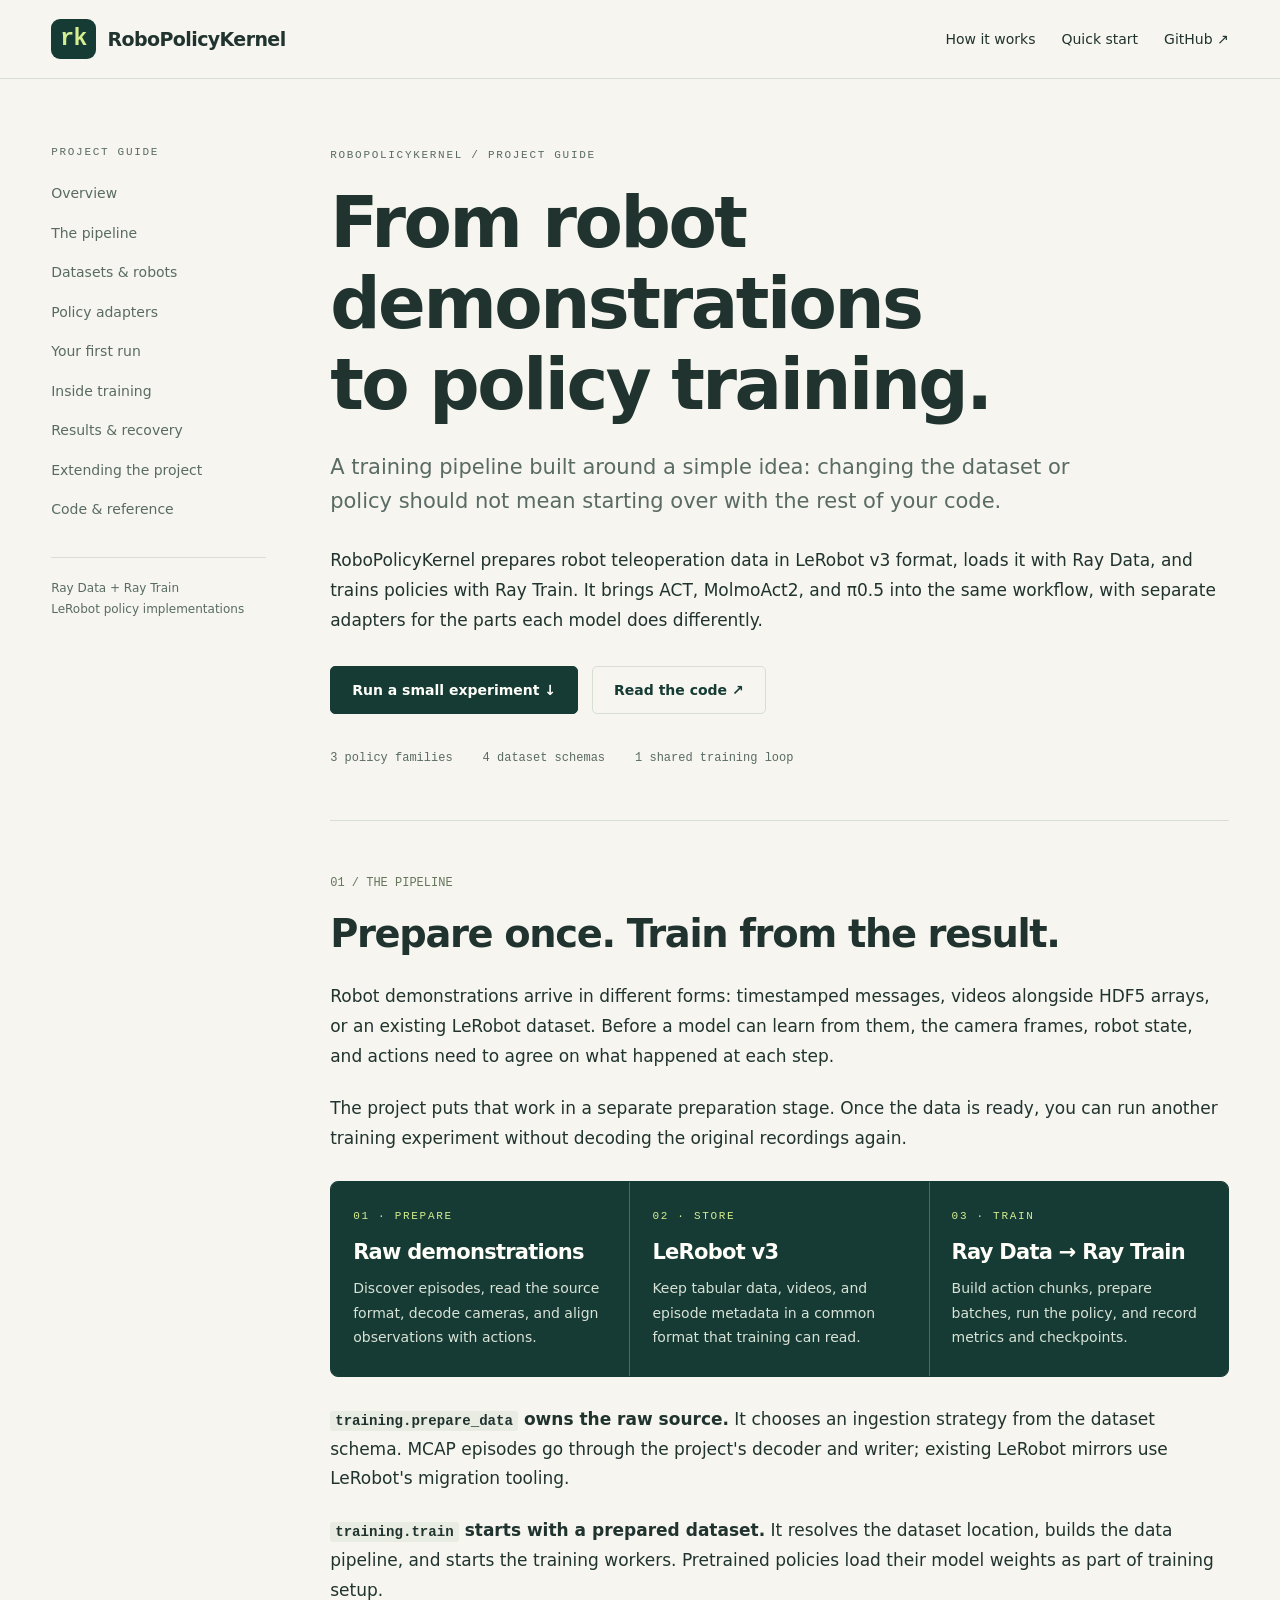
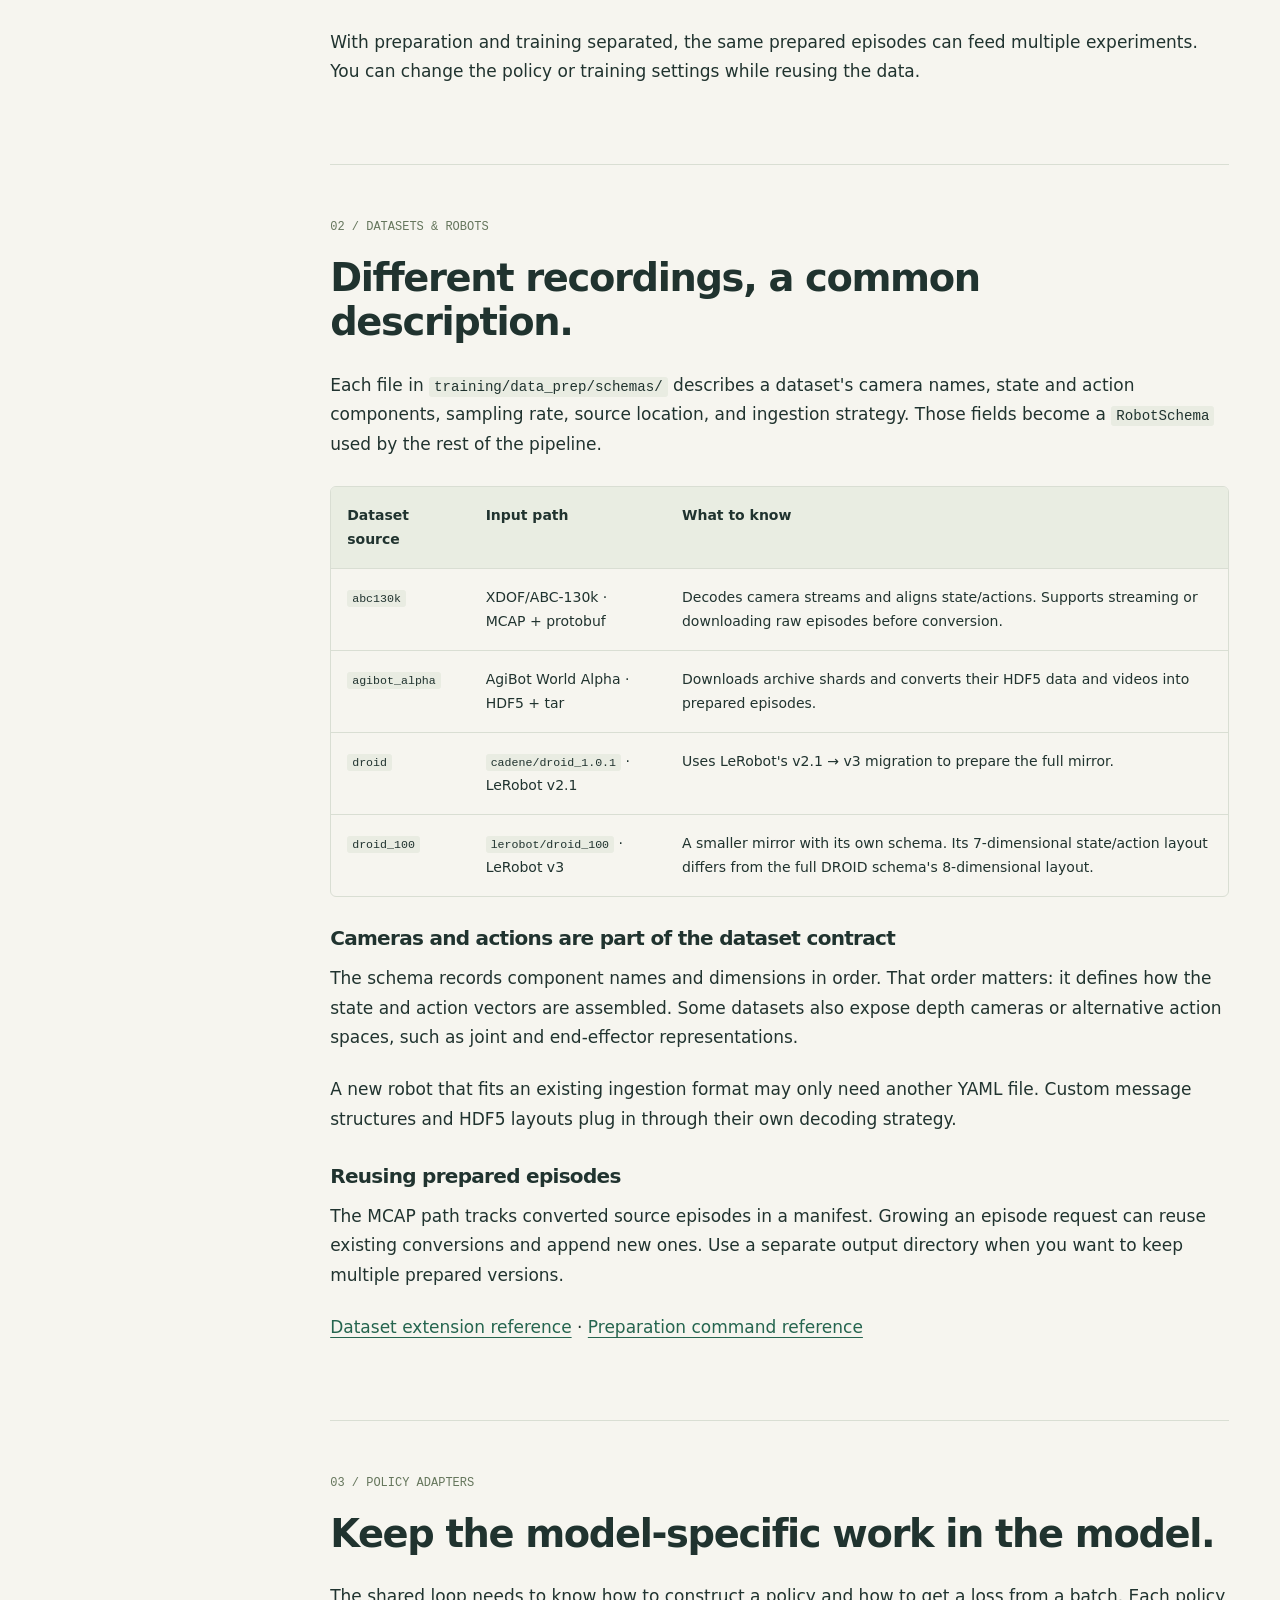
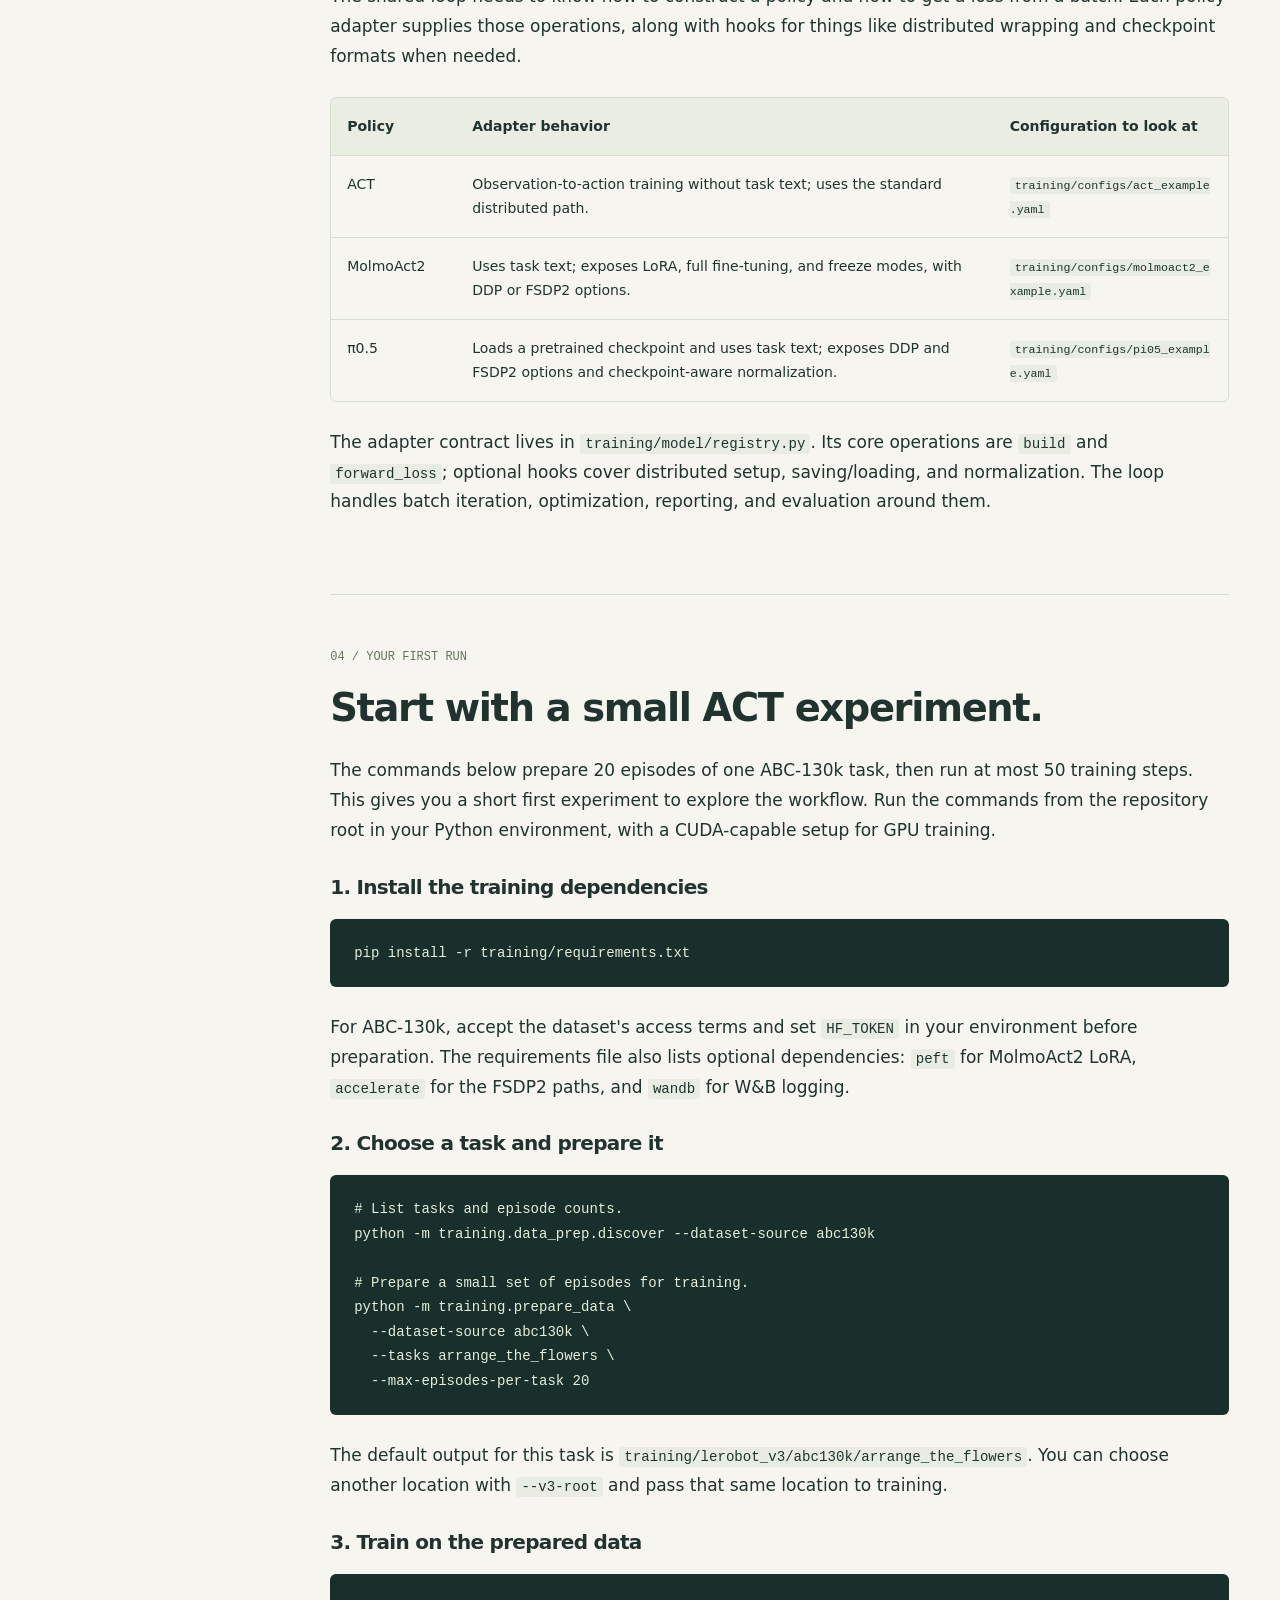
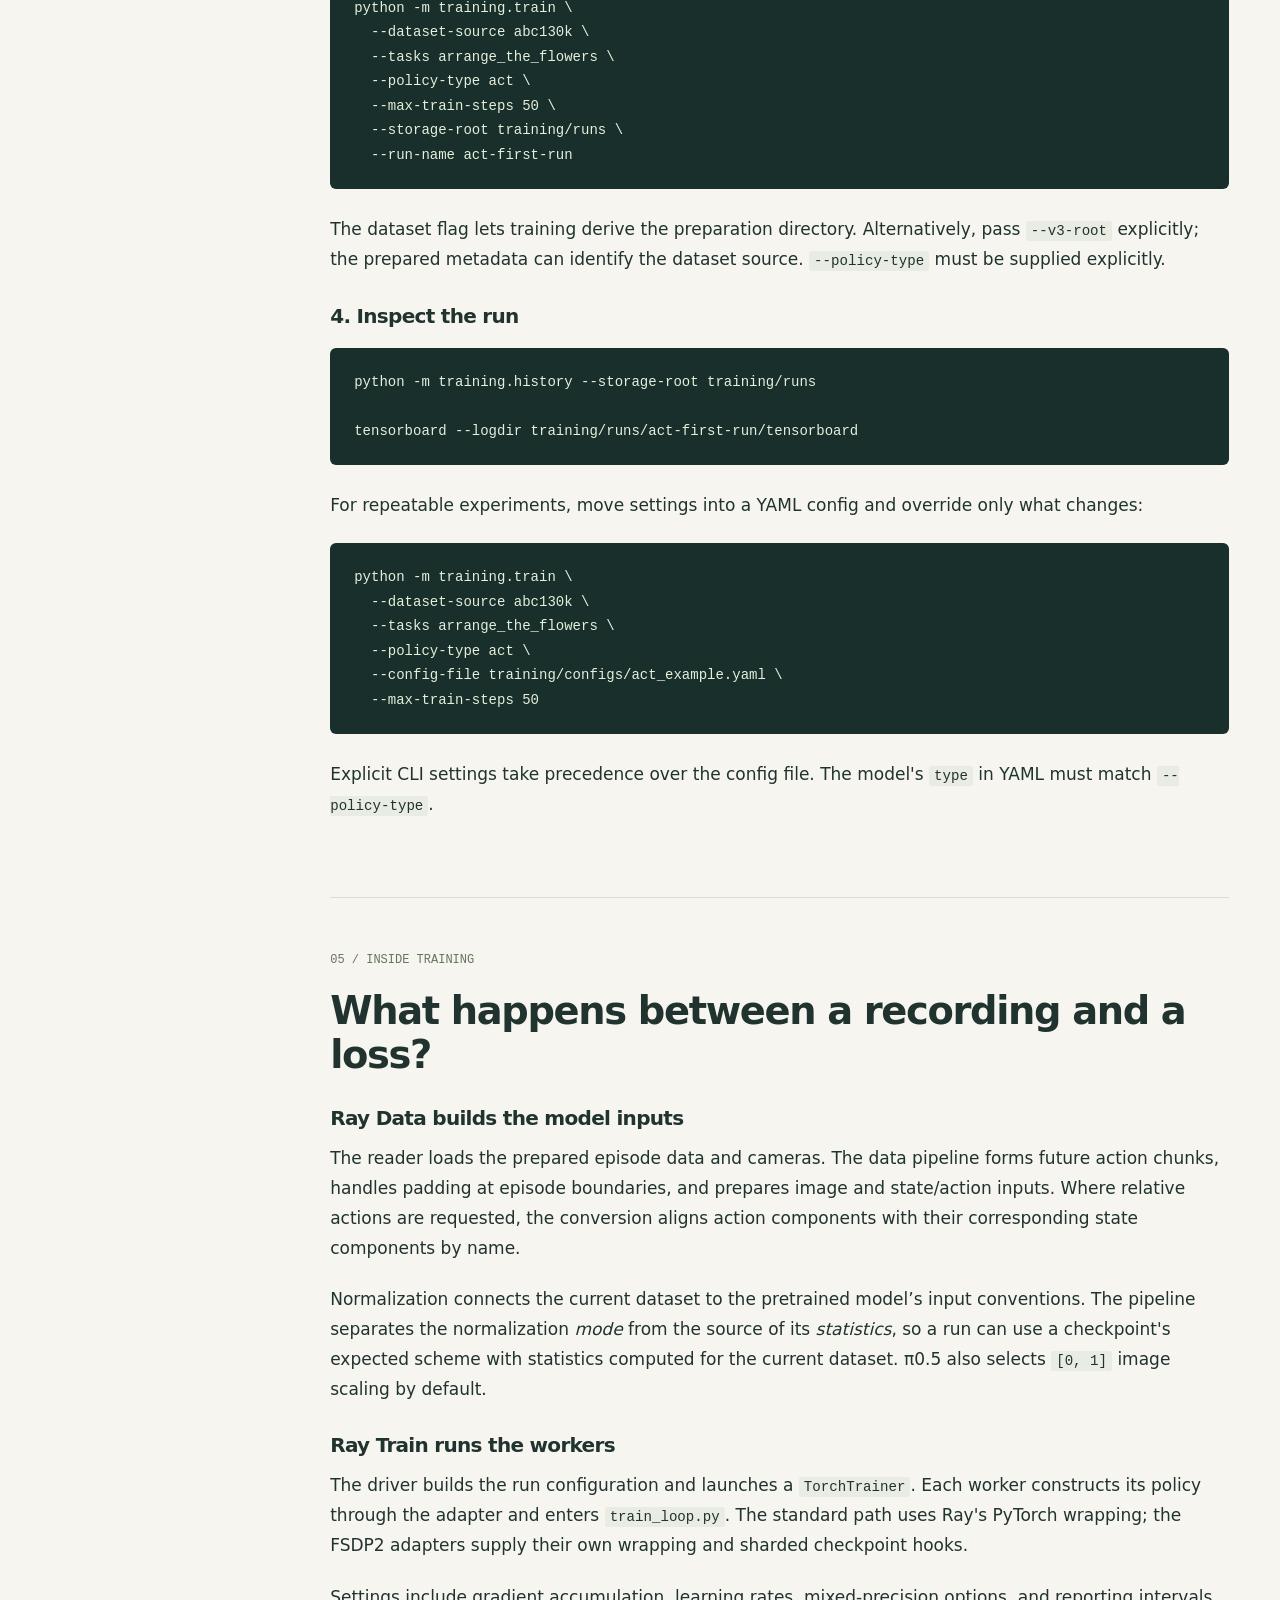
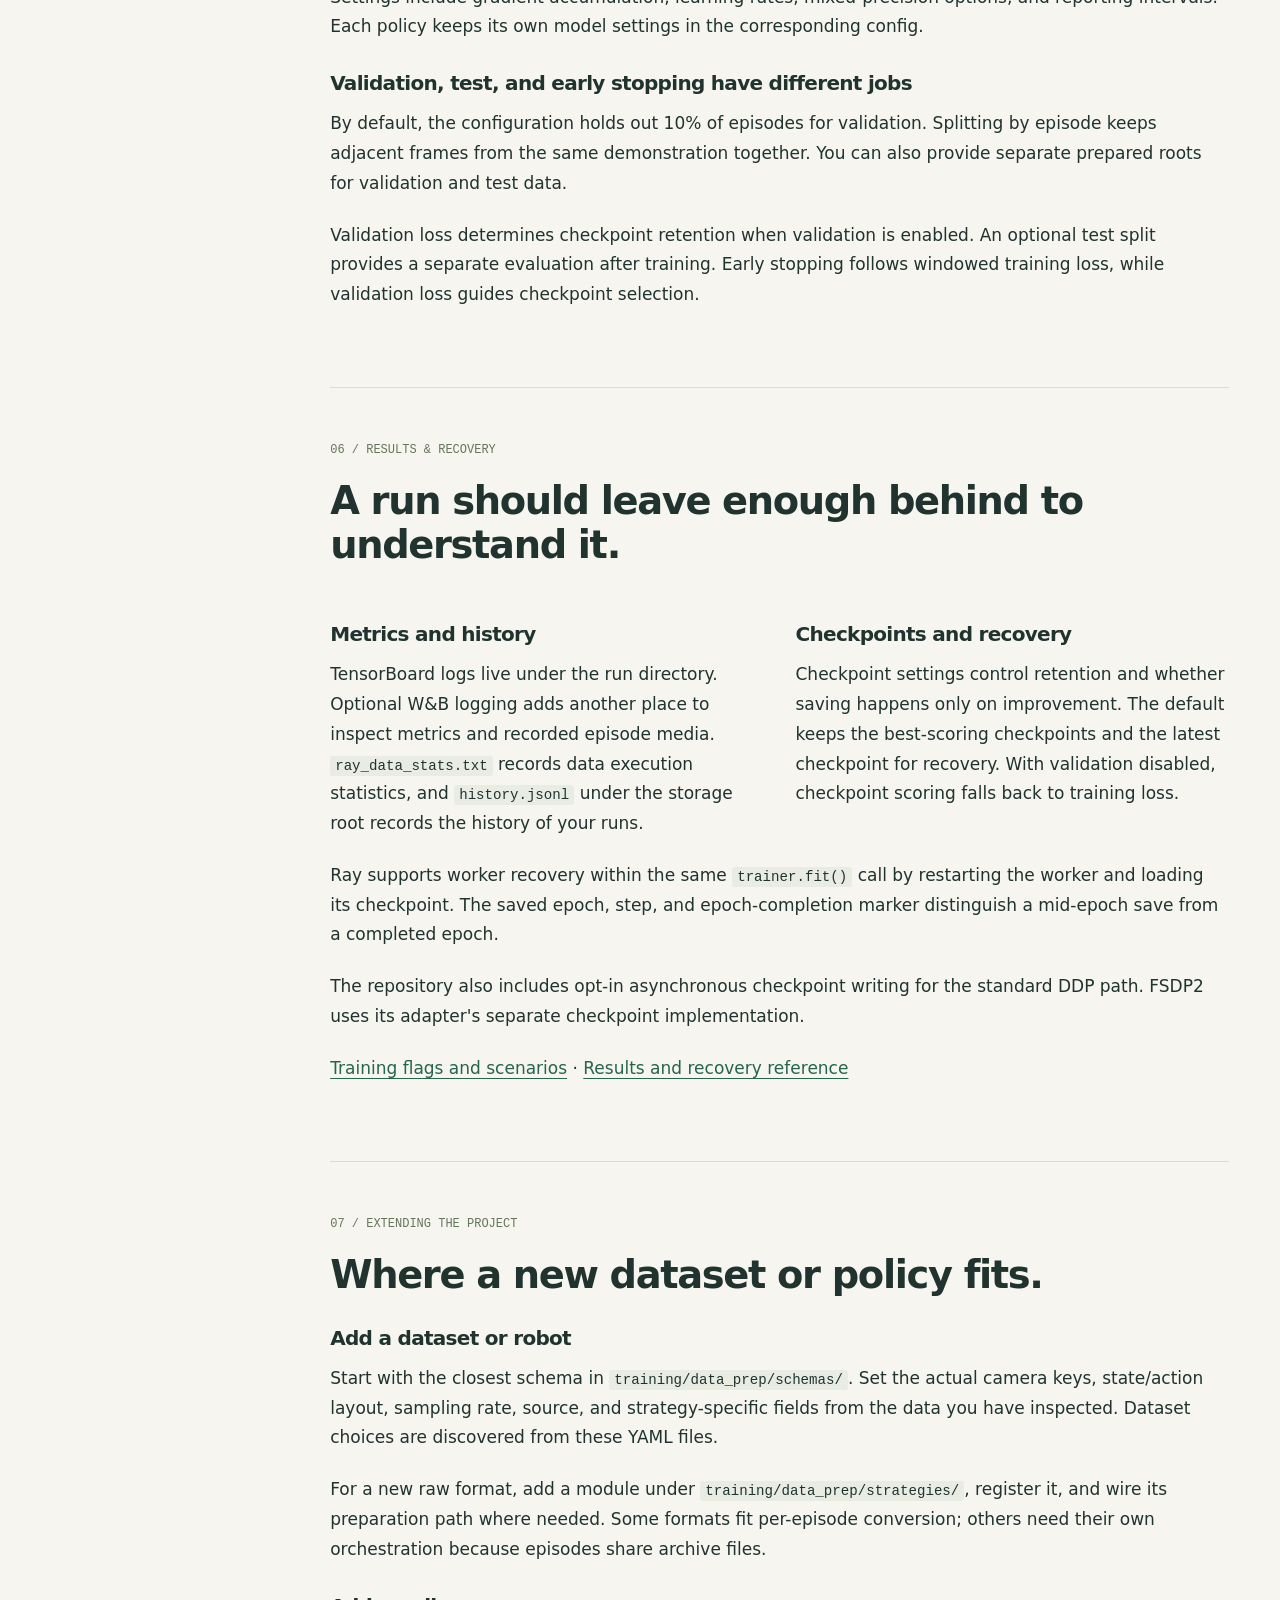
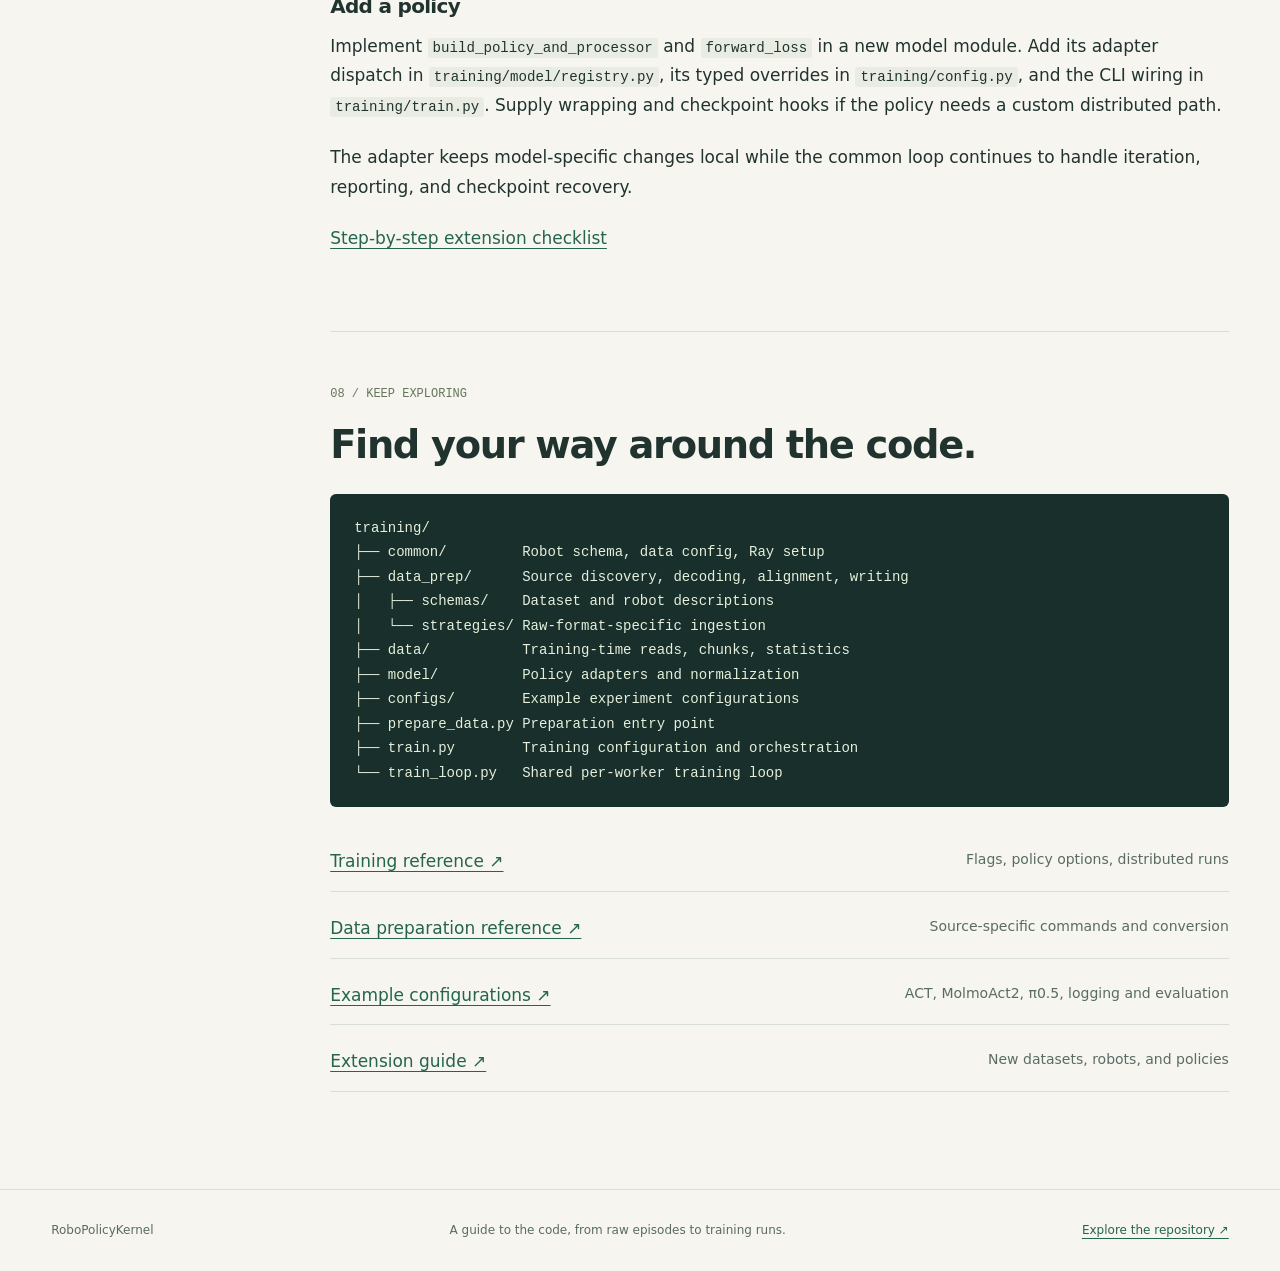
==== site/index.html @ 7b1f0faf "added github pages" ====
<!doctype html>
<html lang="en">
<head>
  <meta charset="utf-8">
  <meta name="viewport" content="width=device-width, initial-scale=1">
  <title>Robot policy training, explained · RoboPolicyKernel</title>
  <meta name="description" content="How RoboPolicyKernel prepares robot demonstrations and trains ACT, MolmoAct2, and π0.5 with Ray Data and Ray Train.">
  <meta name="theme-color" content="#163b35">
  <link rel="icon" type="image/svg+xml" href="assets/favicon.svg">
  <link rel="stylesheet" href="assets/site.css">
</head>
<body>
  <a class="skip" href="#content">Skip to content</a>
  <header class="site-header">
    <a class="brand" href="./"><span class="brand-mark" aria-hidden="true">rk</span> RoboPolicyKernel</a>
    <nav aria-label="Main navigation">
      <a href="#workflow">How it works</a>
      <a href="#quickstart">Quick start</a>
      <a href="https://github.com/ratharva/RoboPolicyKernel">GitHub ↗</a>
    </nav>
  </header>
  <div class="page-shell">
    <aside class="sidebar">
      <p class="eyebrow">Project guide</p>
      <nav aria-label="On this site">
        <a href="#overview">Overview</a>
        <a href="#workflow">The pipeline</a>
        <a href="#datasets">Datasets & robots</a>
        <a href="#policies">Policy adapters</a>
        <a href="#quickstart">Your first run</a>
        <a href="#training">Inside training</a>
        <a href="#results">Results & recovery</a>
        <a href="#extending">Extending the project</a>
        <a href="#reference">Code & reference</a>
      </nav>
      <div class="sidebar-note">Ray Data + Ray Train<br>LeRobot policy implementations</div>
    </aside>
    <main id="content" tabindex="-1"><div class="hero" id="overview">
<p class="eyebrow">RoboPolicyKernel / Project guide</p>
<h1>From robot demonstrations<br>to policy training.</h1>
<p class="lede">A training pipeline built around a simple idea: changing the dataset or policy should not mean starting over with the rest of your code.</p>
<p>RoboPolicyKernel prepares robot teleoperation data in LeRobot v3 format, loads it with Ray Data, and trains policies with Ray Train. It brings ACT, MolmoAct2, and π0.5 into the same workflow, with separate adapters for the parts each model does differently.</p>
<div class="hero-actions">
<a class="button" href="#quickstart">Run a small experiment ↓</a>
<a class="button secondary" href="https://github.com/ratharva/RoboPolicyKernel">Read the code ↗</a>
</div>
<div class="facts"><span>3 policy families</span><span>4 dataset schemas</span><span>1 shared training loop</span></div>
</div>
<section class="section" id="workflow">
<p><span class="section-number">01 / THE PIPELINE</span></p>
<h2>Prepare once. Train from the result.</h2>
<p>Robot demonstrations arrive in different forms: timestamped messages, videos alongside HDF5 arrays, or an existing LeRobot dataset. Before a model can learn from them, the camera frames, robot state, and actions need to agree on what happened at each step.</p>
<p>The project puts that work in a separate preparation stage. Once the data is ready, you can run another training experiment without decoding the original recordings again.</p>
<div aria-label="Pipeline: raw demonstrations, prepared LeRobot v3 data, policy training" class="pipeline">
<div class="pipeline-step">
<p class="eyebrow">01 · Prepare</p>
<h3>Raw demonstrations</h3>
<p>Discover episodes, read the source format, decode cameras, and align observations with actions.</p>
</div>
<div class="pipeline-step">
<p class="eyebrow">02 · Store</p>
<h3>LeRobot v3</h3>
<p>Keep tabular data, videos, and episode metadata in a common format that training can read.</p>
</div>
<div class="pipeline-step">
<p class="eyebrow">03 · Train</p>
<h3>Ray Data → Ray Train</h3>
<p>Build action chunks, prepare batches, run the policy, and record metrics and checkpoints.</p>
</div>
</div>
<p><strong><code>training.prepare_data</code> owns the raw source.</strong> It chooses an ingestion strategy from the dataset schema. MCAP episodes go through the project's decoder and writer; existing LeRobot mirrors use LeRobot's migration tooling.</p>
<p><strong><code>training.train</code> starts with a prepared dataset.</strong> It resolves the dataset location, builds the data pipeline, and starts the training workers. Pretrained policies load their model weights as part of training setup.</p>
<p>With preparation and training separated, the same prepared episodes can feed multiple experiments. You can change the policy or training settings while reusing the data.</p>
</section>
<section class="section" id="datasets">
<p><span class="section-number">02 / DATASETS &amp; ROBOTS</span></p>
<h2>Different recordings, a common description.</h2>
<p>Each file in <code>training/data_prep/schemas/</code> describes a dataset's camera names, state and action components, sampling rate, source location, and ingestion strategy. Those fields become a <code>RobotSchema</code> used by the rest of the pipeline.</p>
<div class="table-wrap">
<table>
<thead>
<tr>
<th>Dataset source</th>
<th>Input path</th>
<th>What to know</th>
</tr>
</thead>
<tbody>
<tr>
<td><code>abc130k</code></td>
<td>XDOF/ABC-130k · MCAP + protobuf</td>
<td>Decodes camera streams and aligns state/actions. Supports streaming or downloading raw episodes before conversion.</td>
</tr>
<tr>
<td><code>agibot_alpha</code></td>
<td>AgiBot World Alpha · HDF5 + tar</td>
<td>Downloads archive shards and converts their HDF5 data and videos into prepared episodes.</td>
</tr>
<tr>
<td><code>droid</code></td>
<td><code>cadene/droid_1.0.1</code> · LeRobot v2.1</td>
<td>Uses LeRobot's v2.1 → v3 migration to prepare the full mirror.</td>
</tr>
<tr>
<td><code>droid_100</code></td>
<td><code>lerobot/droid_100</code> · LeRobot v3</td>
<td>A smaller mirror with its own schema. Its 7-dimensional state/action layout differs from the full DROID schema's 8-dimensional layout.</td>
</tr>
</tbody>
</table>
</div>
<h3>Cameras and actions are part of the dataset contract</h3>
<p>The schema records component names and dimensions in order. That order matters: it defines how the state and action vectors are assembled. Some datasets also expose depth cameras or alternative action spaces, such as joint and end-effector representations.</p>
<p>A new robot that fits an existing ingestion format may only need another YAML file. Custom message structures and HDF5 layouts plug in through their own decoding strategy.</p>
<h3>Reusing prepared episodes</h3>
<p>The MCAP path tracks converted source episodes in a manifest. Growing an episode request can reuse existing conversions and append new ones. Use a separate output directory when you want to keep multiple prepared versions.</p>
<p><a href="https://github.com/ratharva/RoboPolicyKernel/blob/main/docs/customizing-datasets.md">Dataset extension reference</a> · <a href="https://github.com/ratharva/RoboPolicyKernel/blob/main/training/data_prep/README.md">Preparation command reference</a></p>
</section>
<section class="section" id="policies">
<p><span class="section-number">03 / POLICY ADAPTERS</span></p>
<h2>Keep the model-specific work in the model.</h2>
<p>The shared loop needs to know how to construct a policy and how to get a loss from a batch. Each policy adapter supplies those operations, along with hooks for things like distributed wrapping and checkpoint formats when needed.</p>
<div class="table-wrap">
<table>
<thead>
<tr>
<th>Policy</th>
<th>Adapter behavior</th>
<th>Configuration to look at</th>
</tr>
</thead>
<tbody>
<tr>
<td>ACT</td>
<td>Observation-to-action training without task text; uses the standard distributed path.</td>
<td><code>training/configs/act_example.yaml</code></td>
</tr>
<tr>
<td>MolmoAct2</td>
<td>Uses task text; exposes LoRA, full fine-tuning, and freeze modes, with DDP or FSDP2 options.</td>
<td><code>training/configs/molmoact2_example.yaml</code></td>
</tr>
<tr>
<td>π0.5</td>
<td>Loads a pretrained checkpoint and uses task text; exposes DDP and FSDP2 options and checkpoint-aware normalization.</td>
<td><code>training/configs/pi05_example.yaml</code></td>
</tr>
</tbody>
</table>
</div>
<p>The adapter contract lives in <code>training/model/registry.py</code>. Its core operations are <code>build</code> and <code>forward_loss</code>; optional hooks cover distributed setup, saving/loading, and normalization. The loop handles batch iteration, optimization, reporting, and evaluation around them.</p>
</section>
<section class="section" id="quickstart">
<p><span class="section-number">04 / YOUR FIRST RUN</span></p>
<h2>Start with a small ACT experiment.</h2>
<p>The commands below prepare 20 episodes of one ABC-130k task, then run at most 50 training steps. This gives you a short first experiment to explore the workflow. Run the commands from the repository root in your Python environment, with a CUDA-capable setup for GPU training.</p>
<h3>1. Install the training dependencies</h3>
<pre><code class="language-bash">pip install -r training/requirements.txt
</code></pre>
<p>For ABC-130k, accept the dataset's access terms and set <code>HF_TOKEN</code> in your environment before preparation. The requirements file also lists optional dependencies: <code>peft</code> for MolmoAct2 LoRA, <code>accelerate</code> for the FSDP2 paths, and <code>wandb</code> for W&amp;B logging.</p>
<h3>2. Choose a task and prepare it</h3>
<pre><code class="language-bash"># List tasks and episode counts.
python -m training.data_prep.discover --dataset-source abc130k

# Prepare a small set of episodes for training.
python -m training.prepare_data \
  --dataset-source abc130k \
  --tasks arrange_the_flowers \
  --max-episodes-per-task 20
</code></pre>
<p>The default output for this task is <code>training/lerobot_v3/abc130k/arrange_the_flowers</code>. You can choose another location with <code>--v3-root</code> and pass that same location to training.</p>
<h3>3. Train on the prepared data</h3>
<pre><code class="language-bash">python -m training.train \
  --dataset-source abc130k \
  --tasks arrange_the_flowers \
  --policy-type act \
  --max-train-steps 50 \
  --storage-root training/runs \
  --run-name act-first-run
</code></pre>
<p>The dataset flag lets training derive the preparation directory. Alternatively, pass <code>--v3-root</code> explicitly; the prepared metadata can identify the dataset source. <code>--policy-type</code> must be supplied explicitly.</p>
<h3>4. Inspect the run</h3>
<pre><code class="language-bash">python -m training.history --storage-root training/runs

tensorboard --logdir training/runs/act-first-run/tensorboard
</code></pre>
<p>For repeatable experiments, move settings into a YAML config and override only what changes:</p>
<pre><code class="language-bash">python -m training.train \
  --dataset-source abc130k \
  --tasks arrange_the_flowers \
  --policy-type act \
  --config-file training/configs/act_example.yaml \
  --max-train-steps 50
</code></pre>
<p>Explicit CLI settings take precedence over the config file. The model's <code>type</code> in YAML must match <code>--policy-type</code>.</p>
</section>
<section class="section" id="training">
<p><span class="section-number">05 / INSIDE TRAINING</span></p>
<h2>What happens between a recording and a loss?</h2>
<h3>Ray Data builds the model inputs</h3>
<p>The reader loads the prepared episode data and cameras. The data pipeline forms future action chunks, handles padding at episode boundaries, and prepares image and state/action inputs. Where relative actions are requested, the conversion aligns action components with their corresponding state components by name.</p>
<p>Normalization connects the current dataset to the pretrained model’s input conventions. The pipeline separates the normalization <em>mode</em> from the source of its <em>statistics</em>, so a run can use a checkpoint's expected scheme with statistics computed for the current dataset. π0.5 also selects <code>[0, 1]</code> image scaling by default.</p>
<h3>Ray Train runs the workers</h3>
<p>The driver builds the run configuration and launches a <code>TorchTrainer</code>. Each worker constructs its policy through the adapter and enters <code>train_loop.py</code>. The standard path uses Ray's PyTorch wrapping; the FSDP2 adapters supply their own wrapping and sharded checkpoint hooks.</p>
<p>Settings include gradient accumulation, learning rates, mixed-precision options, and reporting intervals. Each policy keeps its own model settings in the corresponding config.</p>
<h3>Validation, test, and early stopping have different jobs</h3>
<p>By default, the configuration holds out 10% of episodes for validation. Splitting by episode keeps adjacent frames from the same demonstration together. You can also provide separate prepared roots for validation and test data.</p>
<p>Validation loss determines checkpoint retention when validation is enabled. An optional test split provides a separate evaluation after training. Early stopping follows windowed training loss, while validation loss guides checkpoint selection.</p>
</section>
<section class="section" id="results">
<p><span class="section-number">06 / RESULTS &amp; RECOVERY</span></p>
<h2>A run should leave enough behind to understand it.</h2>
<div class="two-col">
<div>
<h3>Metrics and history</h3>
<p>TensorBoard logs live under the run directory. Optional W&amp;B logging adds another place to inspect metrics and recorded episode media. <code>ray_data_stats.txt</code> records data execution statistics, and <code>history.jsonl</code> under the storage root records the history of your runs.</p>
</div>
<div>
<h3>Checkpoints and recovery</h3>
<p>Checkpoint settings control retention and whether saving happens only on improvement. The default keeps the best-scoring checkpoints and the latest checkpoint for recovery. With validation disabled, checkpoint scoring falls back to training loss.</p>
</div>
</div>
<p>Ray supports worker recovery within the same <code>trainer.fit()</code> call by restarting the worker and loading its checkpoint. The saved epoch, step, and epoch-completion marker distinguish a mid-epoch save from a completed epoch.</p>
<p>The repository also includes opt-in asynchronous checkpoint writing for the standard DDP path. FSDP2 uses its adapter's separate checkpoint implementation.</p>
<p><a href="https://github.com/ratharva/RoboPolicyKernel/blob/main/training/README.md">Training flags and scenarios</a> · <a href="https://github.com/ratharva/RoboPolicyKernel/blob/main/docs/05-view-results.md">Results and recovery reference</a></p>
</section>
<section class="section" id="extending">
<p><span class="section-number">07 / EXTENDING THE PROJECT</span></p>
<h2>Where a new dataset or policy fits.</h2>
<h3>Add a dataset or robot</h3>
<p>Start with the closest schema in <code>training/data_prep/schemas/</code>. Set the actual camera keys, state/action layout, sampling rate, source, and strategy-specific fields from the data you have inspected. Dataset choices are discovered from these YAML files.</p>
<p>For a new raw format, add a module under <code>training/data_prep/strategies/</code>, register it, and wire its preparation path where needed. Some formats fit per-episode conversion; others need their own orchestration because episodes share archive files.</p>
<h3>Add a policy</h3>
<p>Implement <code>build_policy_and_processor</code> and <code>forward_loss</code> in a new model module. Add its adapter dispatch in <code>training/model/registry.py</code>, its typed overrides in <code>training/config.py</code>, and the CLI wiring in <code>training/train.py</code>. Supply wrapping and checkpoint hooks if the policy needs a custom distributed path.</p>
<p>The adapter keeps model-specific changes local while the common loop continues to handle iteration, reporting, and checkpoint recovery.</p>
<p><a href="https://github.com/ratharva/RoboPolicyKernel/blob/main/docs/extending.md">Step-by-step extension checklist</a></p>
</section>
<section class="section" id="reference">
<p><span class="section-number">08 / KEEP EXPLORING</span></p>
<h2>Find your way around the code.</h2>
<pre><code class="language-text">training/
├── common/         Robot schema, data config, Ray setup
├── data_prep/      Source discovery, decoding, alignment, writing
│   ├── schemas/    Dataset and robot descriptions
│   └── strategies/ Raw-format-specific ingestion
├── data/           Training-time reads, chunks, statistics
├── model/          Policy adapters and normalization
├── configs/        Example experiment configurations
├── prepare_data.py Preparation entry point
├── train.py        Training configuration and orchestration
└── train_loop.py   Shared per-worker training loop
</code></pre>
<ul class="reference-list">
<li><a href="https://github.com/ratharva/RoboPolicyKernel/blob/main/training/README.md">Training reference ↗</a><span>Flags, policy options, distributed runs</span></li>
<li><a href="https://github.com/ratharva/RoboPolicyKernel/blob/main/training/data_prep/README.md">Data preparation reference ↗</a><span>Source-specific commands and conversion</span></li>
<li><a href="https://github.com/ratharva/RoboPolicyKernel/tree/main/training/configs">Example configurations ↗</a><span>ACT, MolmoAct2, π0.5, logging and evaluation</span></li>
<li><a href="https://github.com/ratharva/RoboPolicyKernel/blob/main/docs/extending.md">Extension guide ↗</a><span>New datasets, robots, and policies</span></li>
</ul>
</section></main>
  </div>
  <footer class="site-footer"><span>RoboPolicyKernel</span><span>A guide to the code, from raw episodes to training runs.</span><a href="https://github.com/ratharva/RoboPolicyKernel">Explore the repository ↗</a></footer>
</body>
</html>
---- site/assets/site.css ----
:root{--paper:#f6f5ef;--ink:#20332f;--muted:#596b64;--green:#163b35;--line:#d9ded3;--accent:#d5ec91;--white:#fffef9;--mono:ui-monospace,SFMono-Regular,Consolas,monospace}
*{box-sizing:border-box}html{scroll-behavior:smooth;scroll-padding-top:110px}body{margin:0;background:var(--paper);color:var(--ink);font:17px/1.75 system-ui,-apple-system,BlinkMacSystemFont,"Segoe UI",sans-serif}a{color:#25654f;text-underline-offset:4px}a:hover{color:#102e26}a:focus-visible{outline:3px solid #778a36;outline-offset:5px}p{margin:0 0 1.3em}h1,h2,h3{line-height:1.15;letter-spacing:-.035em}h1{font-size:clamp(2.7rem,5.5vw,4.7rem);max-width:850px;margin:18px 0 24px;font-weight:650}h2{font-size:clamp(1.9rem,3vw,2.55rem);margin:0 0 26px;font-weight:600}h3{font-size:1.25rem;margin:30px 0 14px}strong{font-weight:650}.site-header{position:sticky;top:0;z-index:10;display:flex;align-items:center;justify-content:space-between;gap:24px;padding:19px 4vw;border-bottom:1px solid var(--line);background:var(--paper)}.brand{display:flex;align-items:center;gap:12px;color:var(--ink);font-size:19px;font-weight:650;text-decoration:none;letter-spacing:-.6px}.brand-mark{background:var(--green);color:var(--accent);border-radius:9px;padding:0 9px;font-family:var(--mono);font-size:23px}.site-header nav{display:flex;gap:26px;font-size:14px}.site-header nav a{text-decoration:none;color:var(--ink)}.page-shell{display:grid;grid-template-columns:215px minmax(0,960px);gap:64px;max-width:1380px;margin:auto;padding:0 4vw}.sidebar{position:sticky;top:112px;align-self:start;padding-top:32px;font-size:14px}.eyebrow{font:11px/1.6 var(--mono);text-transform:uppercase;letter-spacing:1.7px;color:var(--muted)}.sidebar nav{display:grid;gap:5px}.sidebar nav a{padding:5px 0;text-decoration:none;color:var(--muted)}.sidebar nav a:hover{color:var(--green);text-decoration:underline}.sidebar-note{margin-top:30px;border-top:1px solid var(--line);padding-top:20px;font-size:12px;color:var(--muted)}main{min-width:0}.hero{padding:68px 0 52px}.hero .lede{font-size:21px;line-height:1.65;max-width:760px;color:var(--muted)}.hero-actions{display:flex;flex-wrap:wrap;gap:14px;margin-top:30px}.button{display:inline-block;background:var(--green);color:var(--white);padding:11px 21px;border:1px solid var(--green);border-radius:5px;text-decoration:none;font-size:14px;font-weight:600}.button:hover{background:#245349;color:white}.button.secondary{background:transparent;color:var(--green);border-color:var(--line)}.facts{display:flex;flex-wrap:wrap;gap:12px 30px;margin-top:35px;color:var(--muted);font:12px/1.6 var(--mono)}.section{padding:55px 0;border-top:1px solid var(--line)}.section-number{font:12px var(--mono);color:#65765c;display:block;margin-bottom:18px}.pipeline{display:grid;grid-template-columns:repeat(3,1fr);gap:1px;border:1px solid var(--green);border-radius:8px;overflow:hidden;background:#52685e;margin:28px 0}.pipeline-step{padding:26px 22px;background:var(--green);color:var(--white)}.pipeline-step .eyebrow{color:var(--accent)}.pipeline-step h3{margin:12px 0;font-size:21px}.pipeline-step p:last-child{font-size:14px;color:#d8e2d6;margin:0}.two-col{display:grid;grid-template-columns:1fr 1fr;gap:32px}.table-wrap{overflow:auto;margin:26px 0;border:1px solid var(--line);border-radius:6px}table{border-collapse:collapse;width:100%;font-size:14px;text-align:left}th{background:#e9ede2;font-weight:600}td,th{padding:16px;vertical-align:top;border-bottom:1px solid var(--line)}tr:last-child td{border-bottom:0}td:first-child{min-width:125px}code{font-family:var(--mono);font-size:.83em;overflow-wrap:anywhere;background:#e9ece2;border-radius:3px;padding:2px 5px}pre{padding:22px 24px;background:#182f2b;color:#e6efdb;overflow-x:auto;border-radius:6px;line-height:1.75;font-size:14px;margin:20px 0 26px}pre code{background:none;padding:0;font-size:inherit;overflow-wrap:normal;white-space:pre}.highlight{background:none}.highlight .c,.highlight .c1{color:#b7c9ad}.highlight .s,.highlight .s1,.highlight .s2{color:#d5ec91}.callout{border-left:3px solid #7c9850;background:#eaf0df;padding:20px 24px;margin:25px 0;font-size:15px}.file-map{font-size:13px}.reference-list{list-style:none;padding:0}.reference-list li{display:flex;justify-content:space-between;gap:24px;border-bottom:1px solid var(--line);padding:14px 0}.reference-list span{color:var(--muted);font-size:14px}.site-footer{max-width:1380px;margin:25px auto 0;padding:30px 4vw;border-top:1px solid var(--line);display:flex;justify-content:space-between;gap:20px;font-size:12px;color:var(--muted)}.skip{position:fixed;top:-100px;left:16px;background:white;padding:10px;z-index:30}.skip:focus{top:10px}.legacy-post{padding:60px 0}.legacy-post h1{font-size:3rem}li{margin-bottom:8px}
@media(min-width:1500px){.page-shell{gap:90px}}@media(max-width:1050px){.page-shell{gap:30px;grid-template-columns:175px minmax(0,1fr)}.pipeline-step{padding:20px 16px}}@media(max-width:760px){.sidebar{display:none}.page-shell{display:block;padding:0 6vw}.site-header{padding:14px 6vw;flex-wrap:wrap;gap:12px;position:relative}.site-header nav{gap:20px;font-size:13px}.brand{font-size:17px}.hero{padding-top:40px}.hero .lede{font-size:18px}.pipeline,.two-col{grid-template-columns:1fr}.section{padding:38px 0}.site-footer{flex-direction:column;padding:25px 6vw}.reference-list li{display:block}.reference-list span{display:block}pre{padding:18px;font-size:12px}body{font-size:16px}html{scroll-padding-top:20px}}
@media(prefers-reduced-motion:reduce){html{scroll-behavior:auto}}
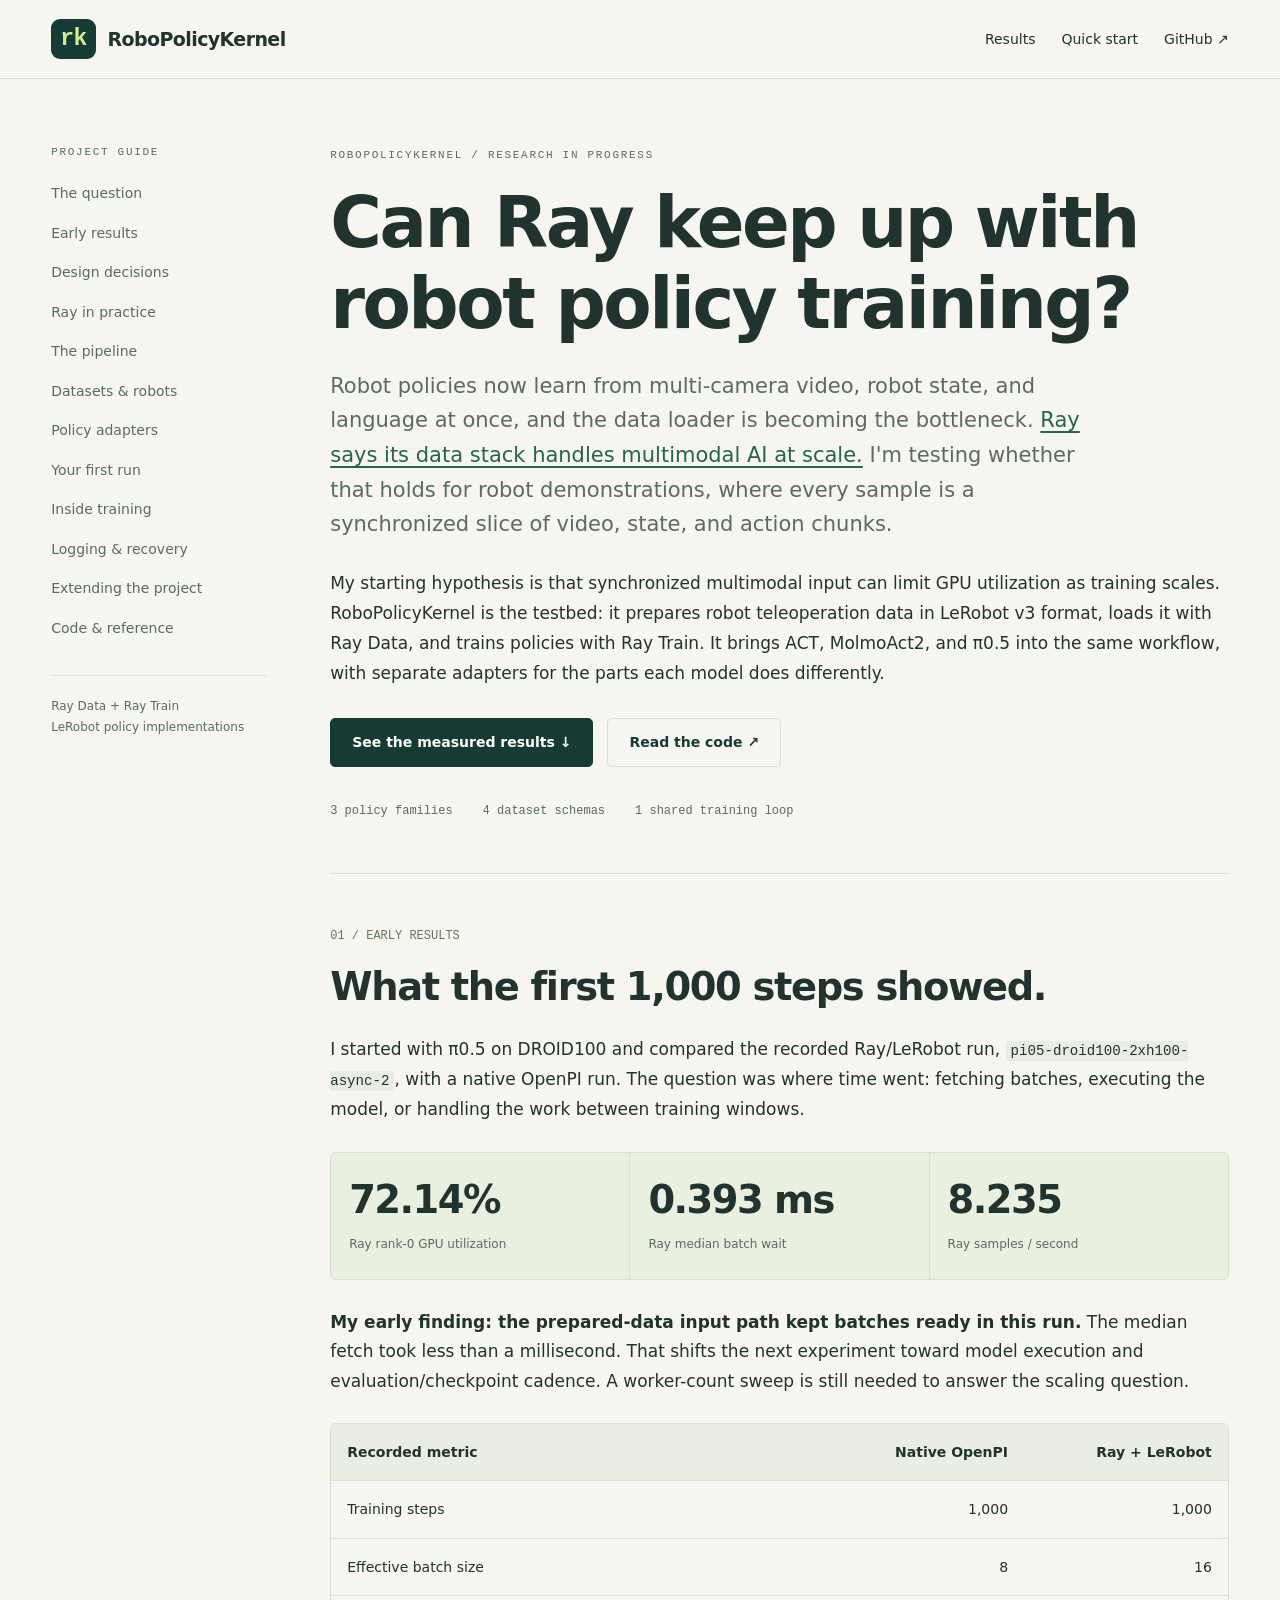
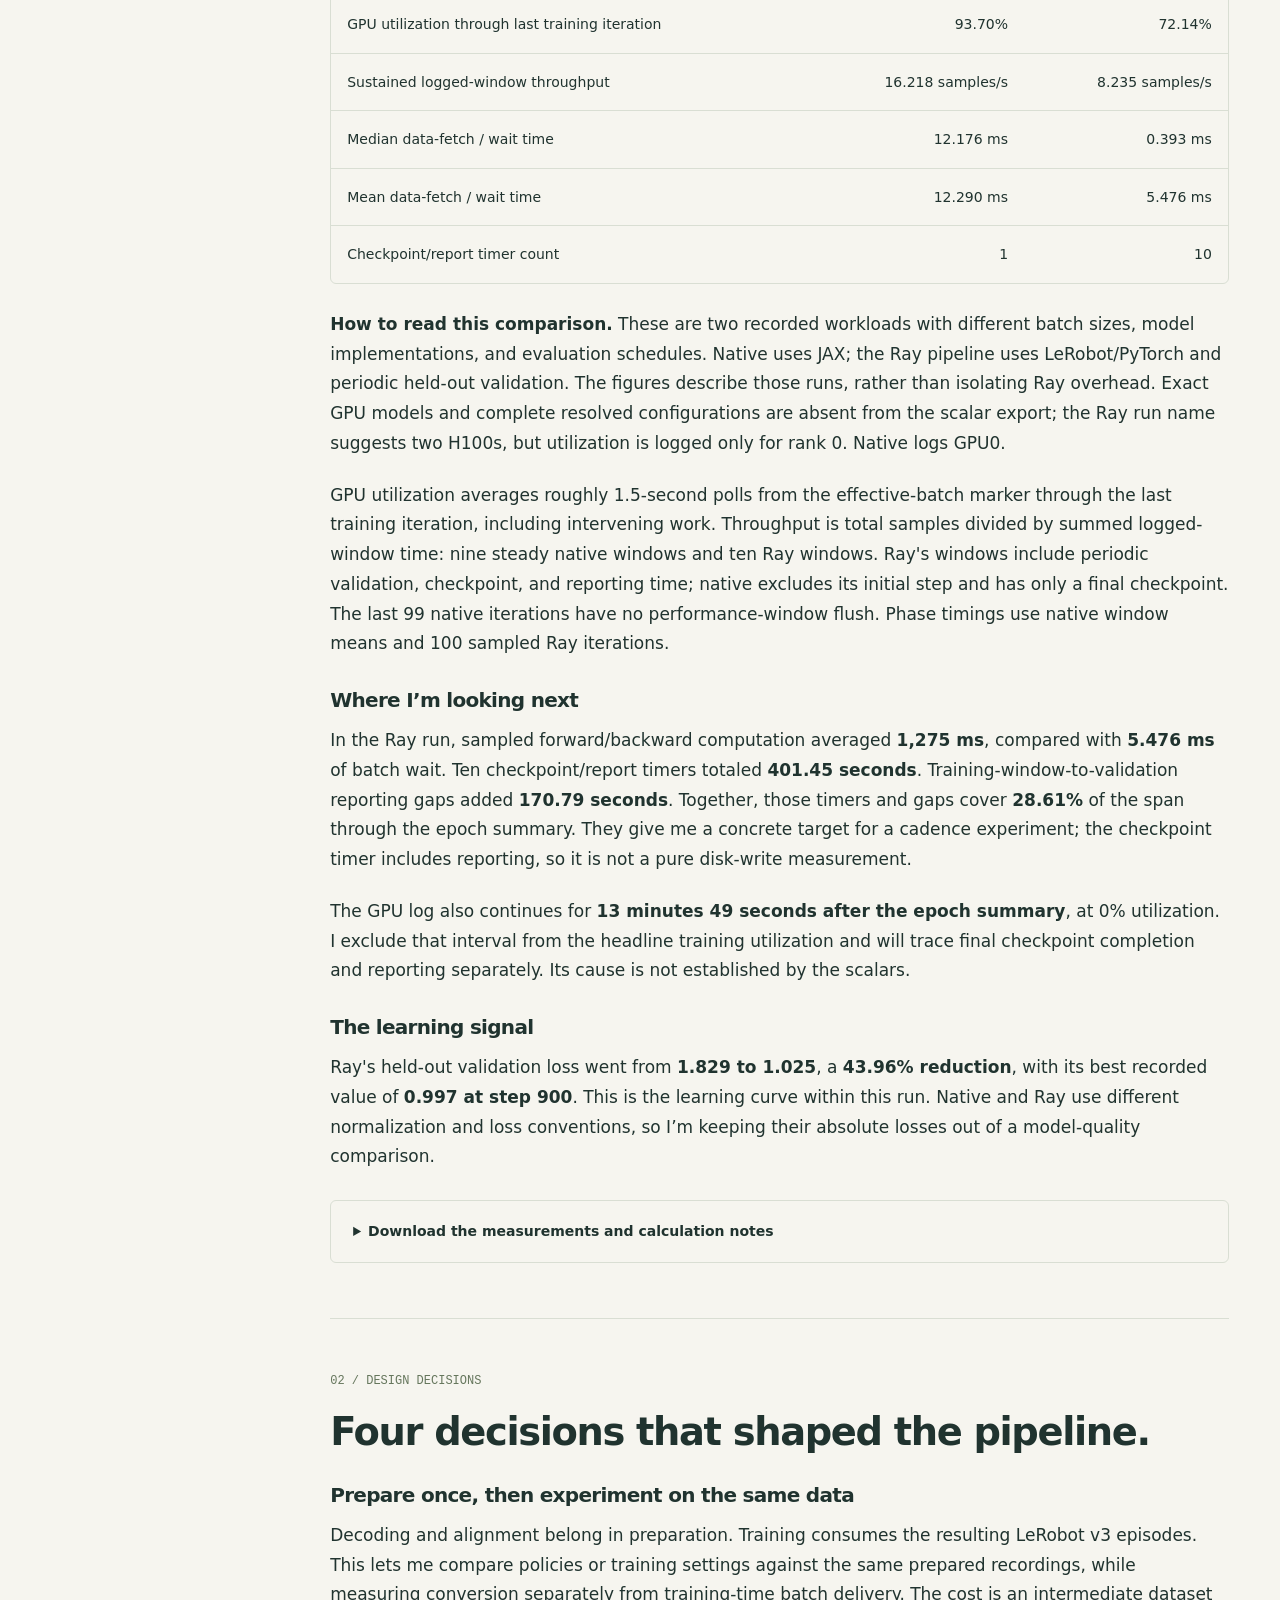
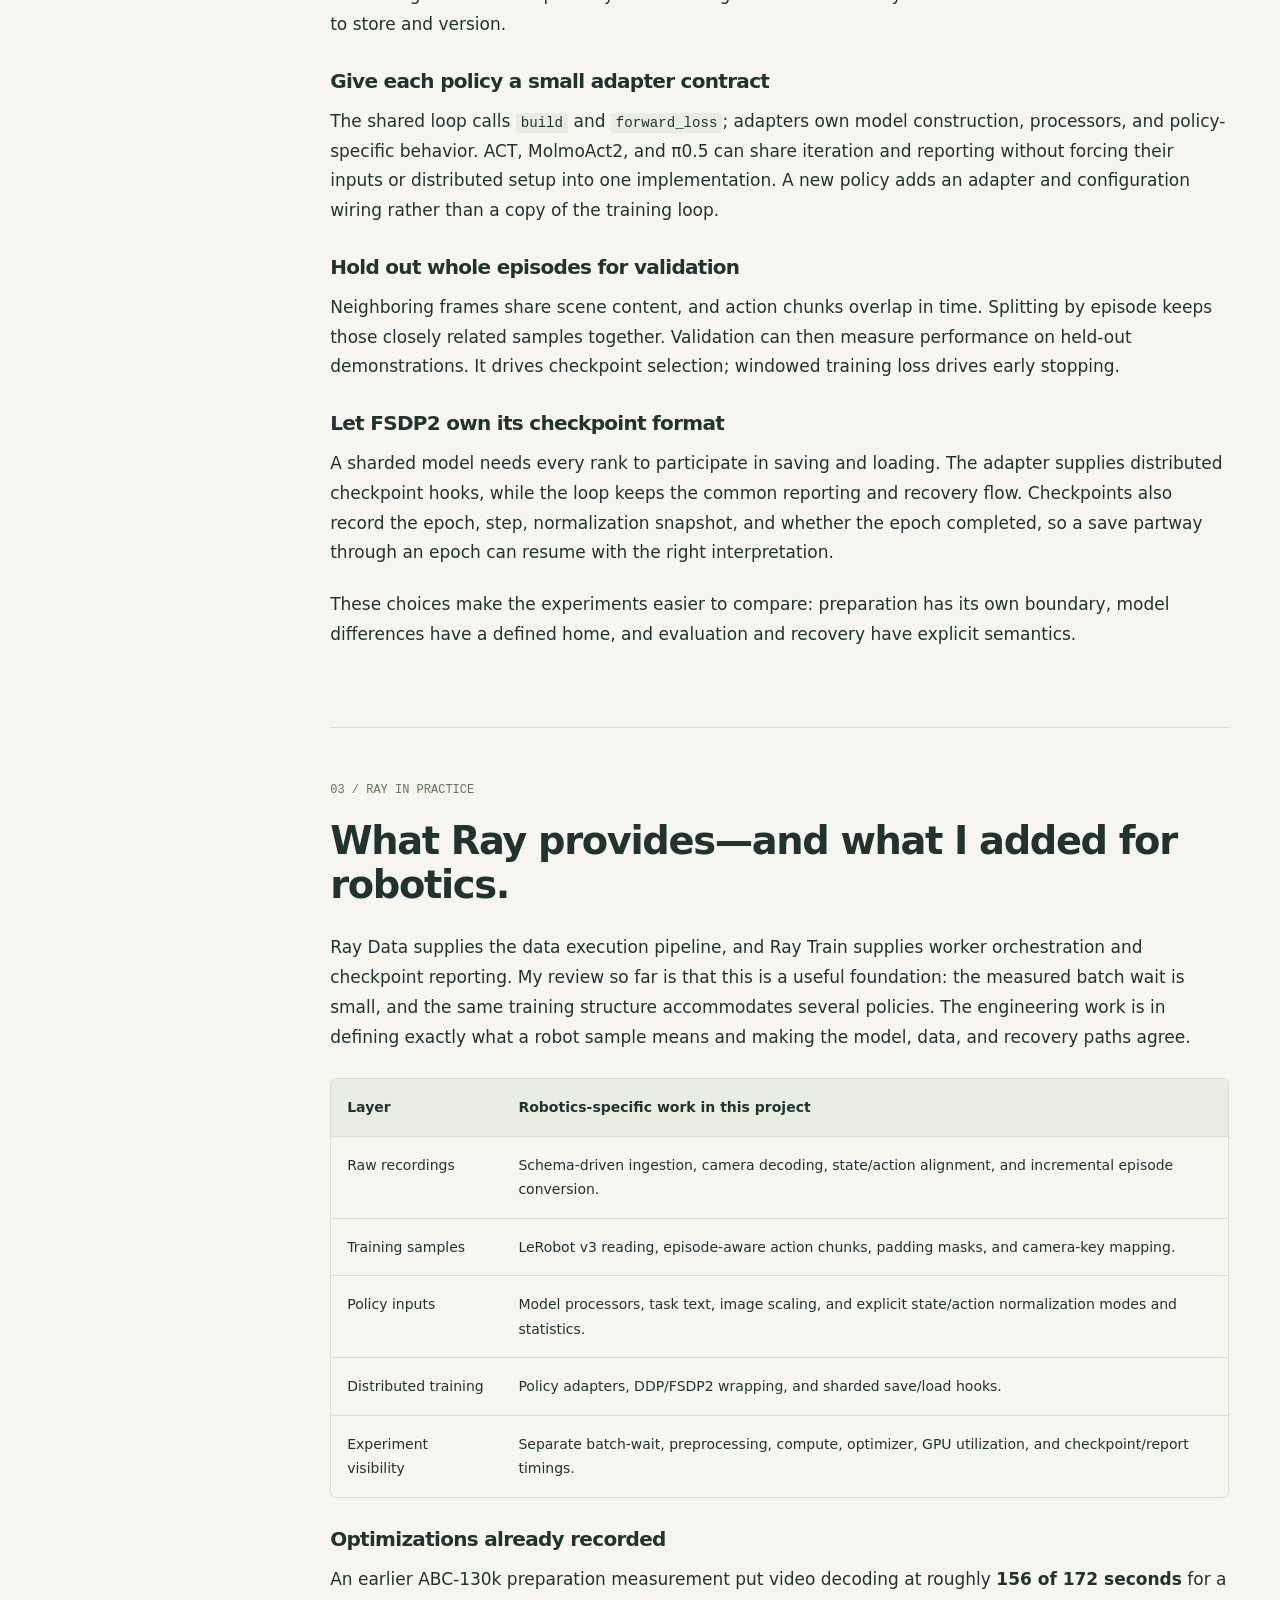
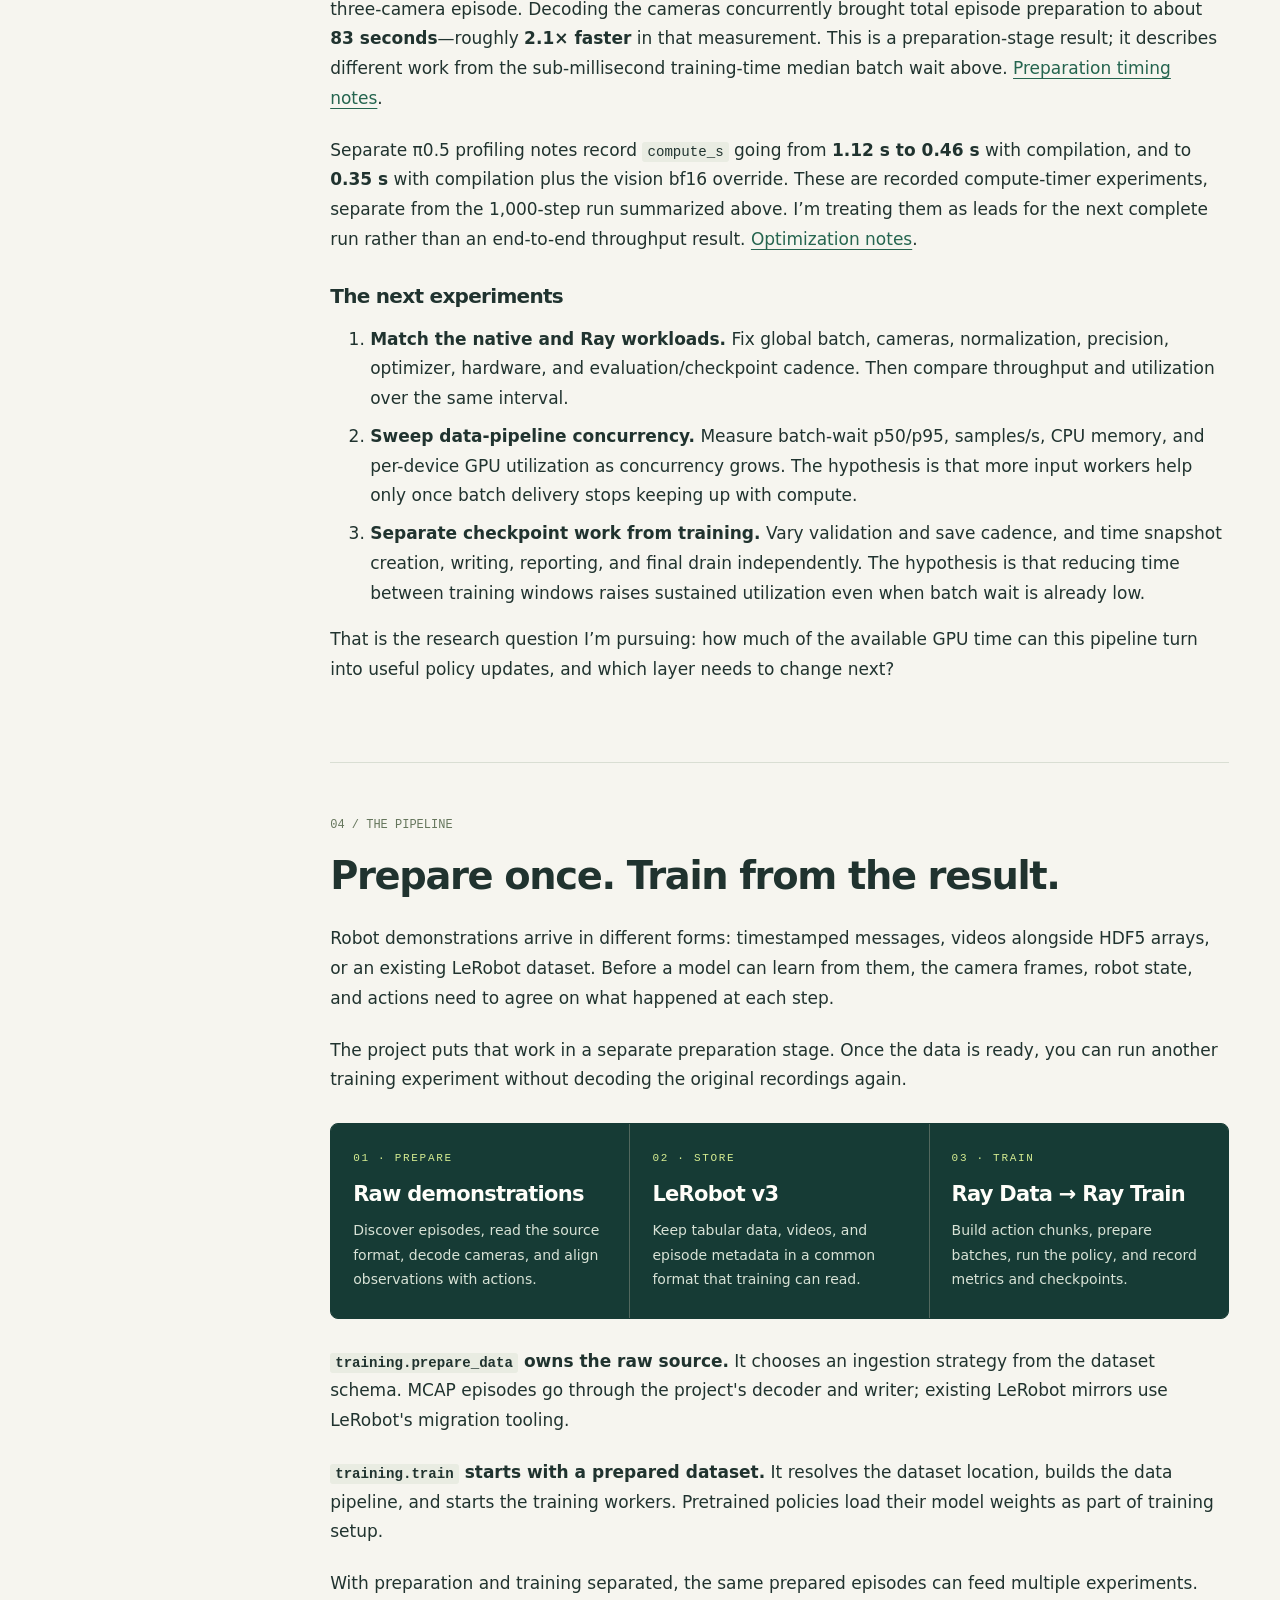
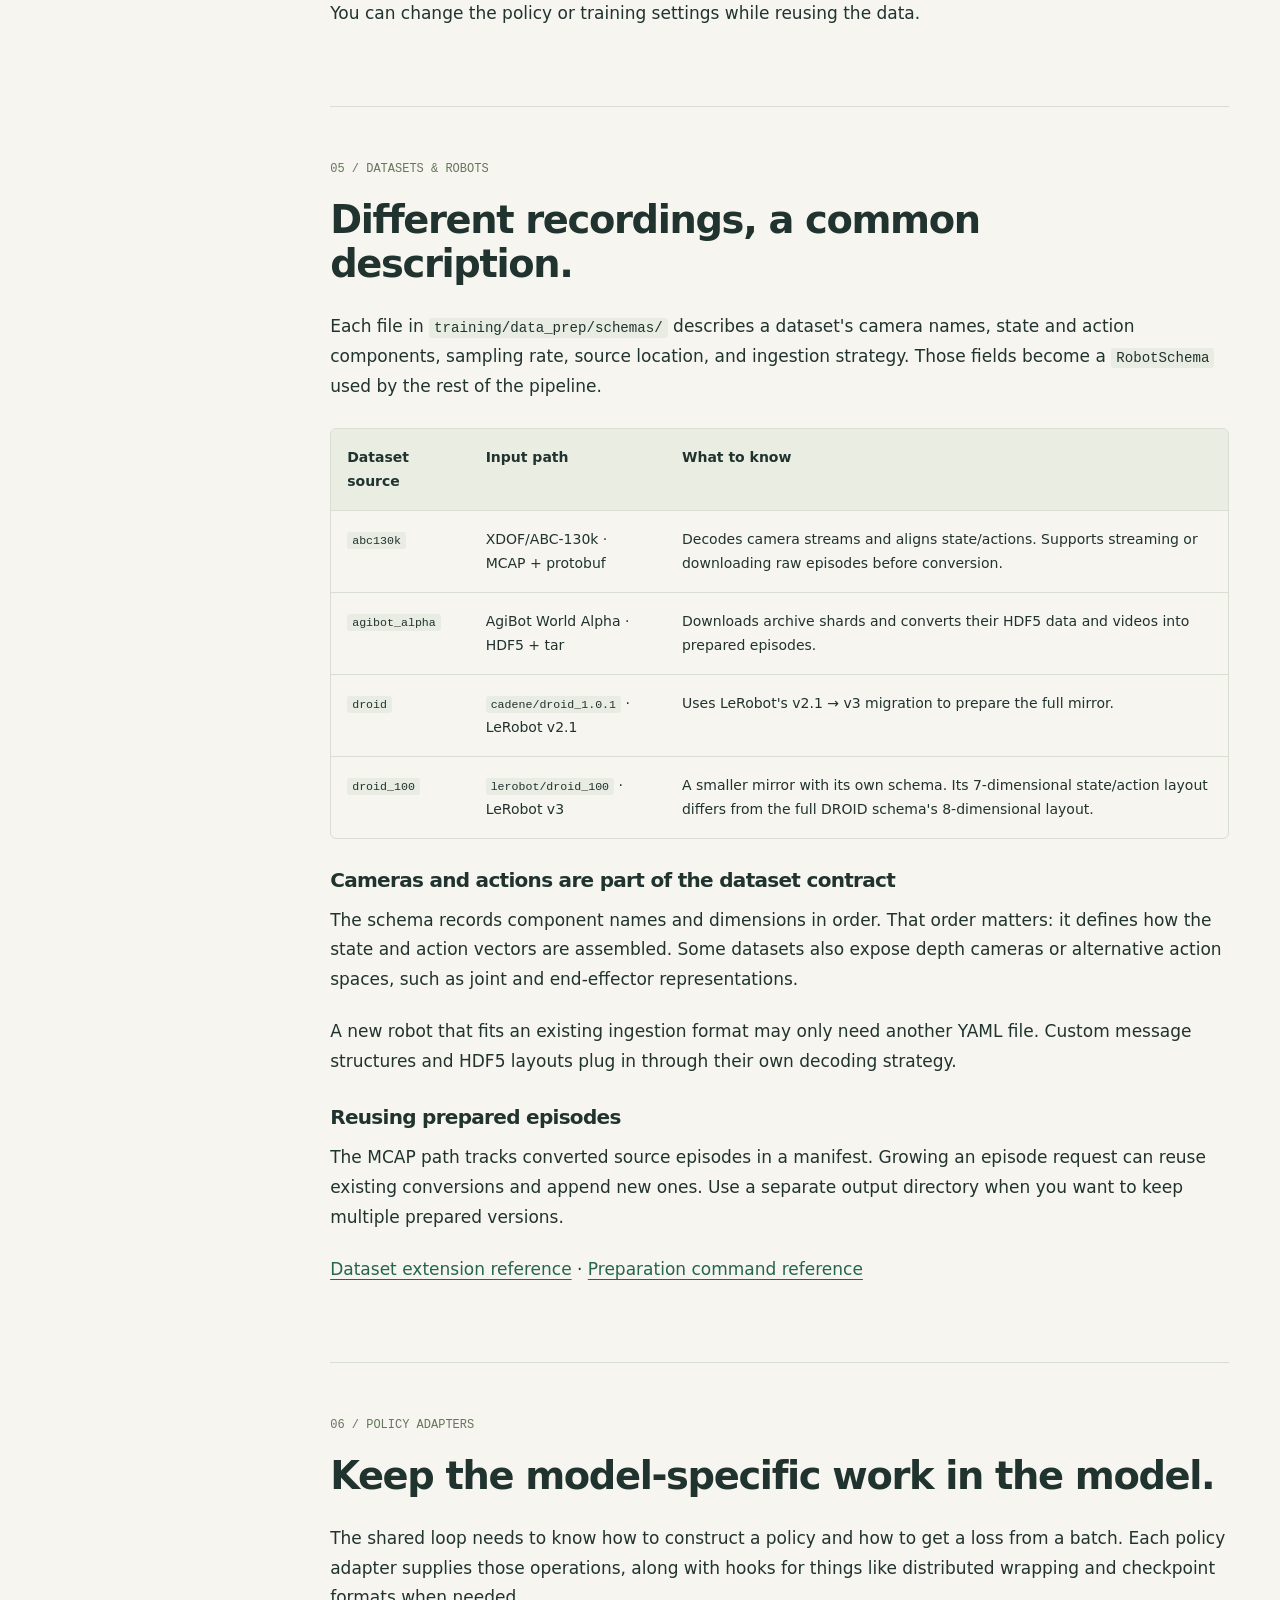
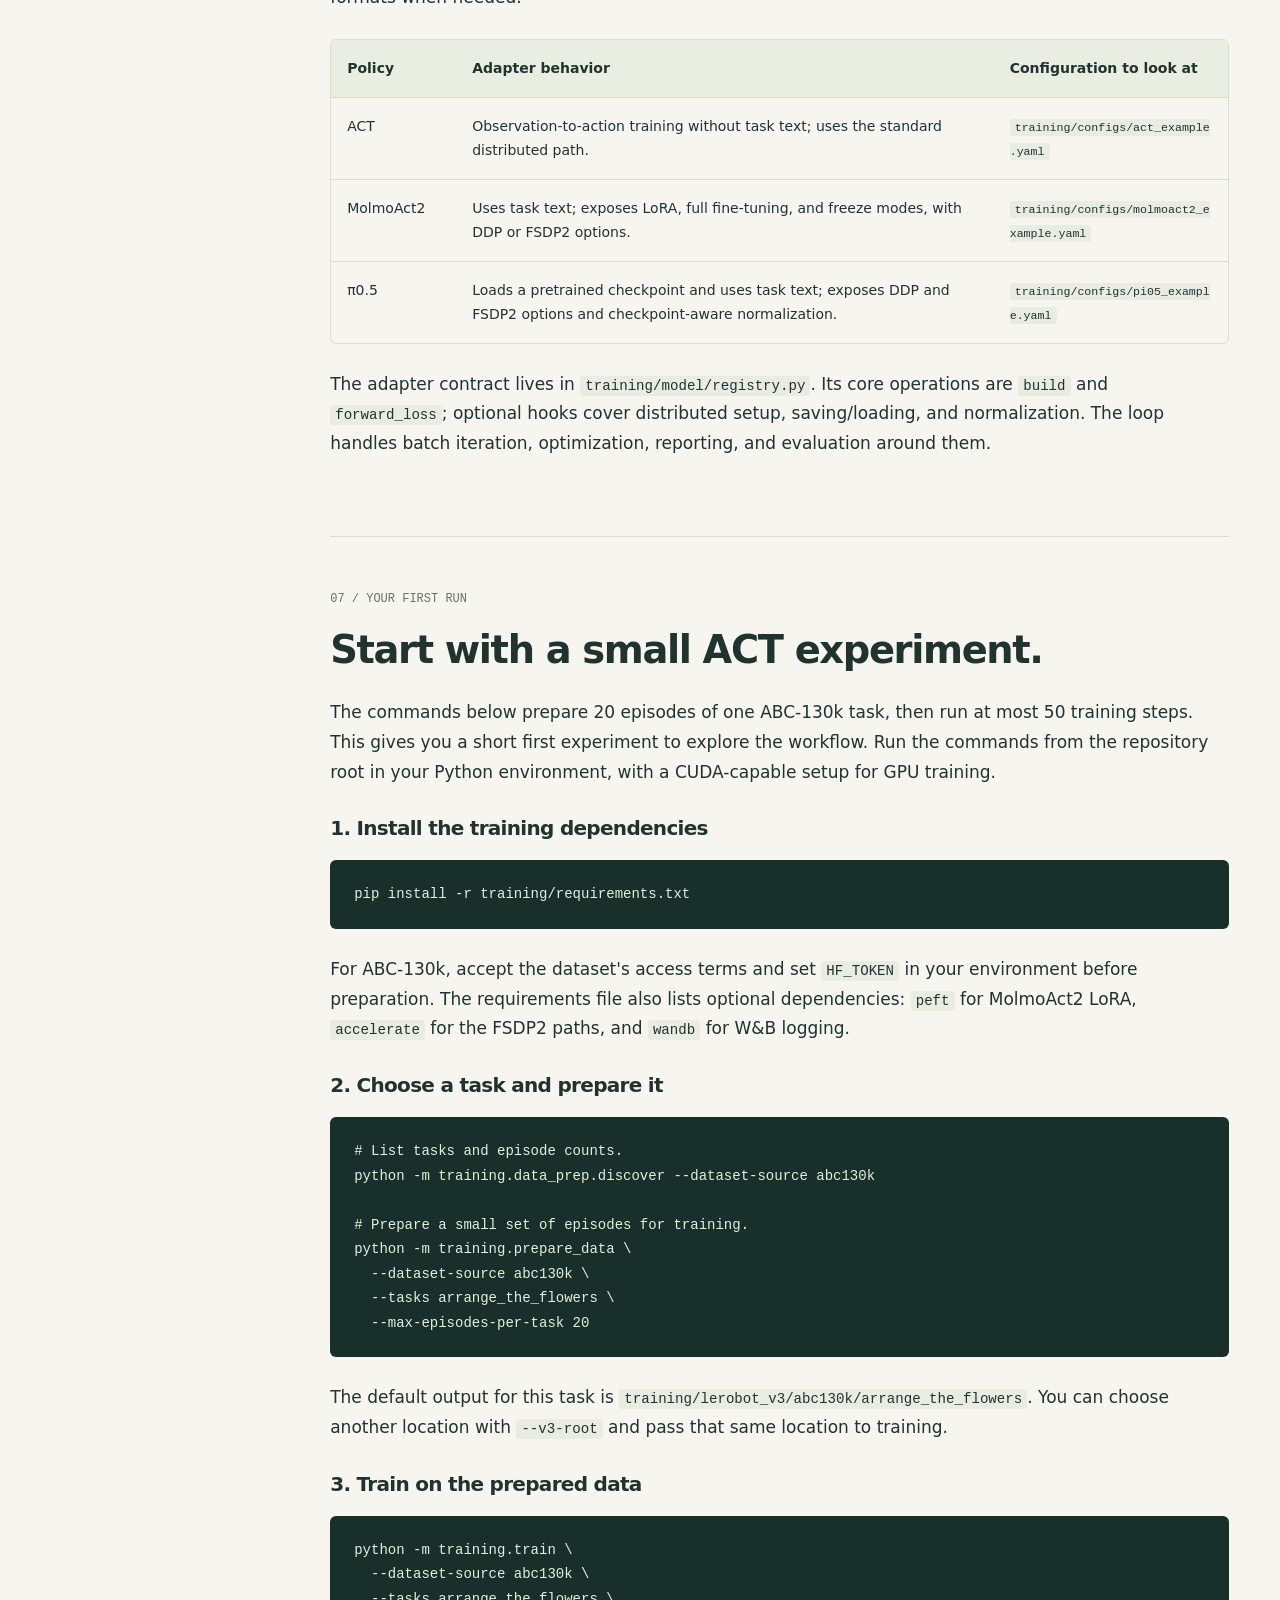
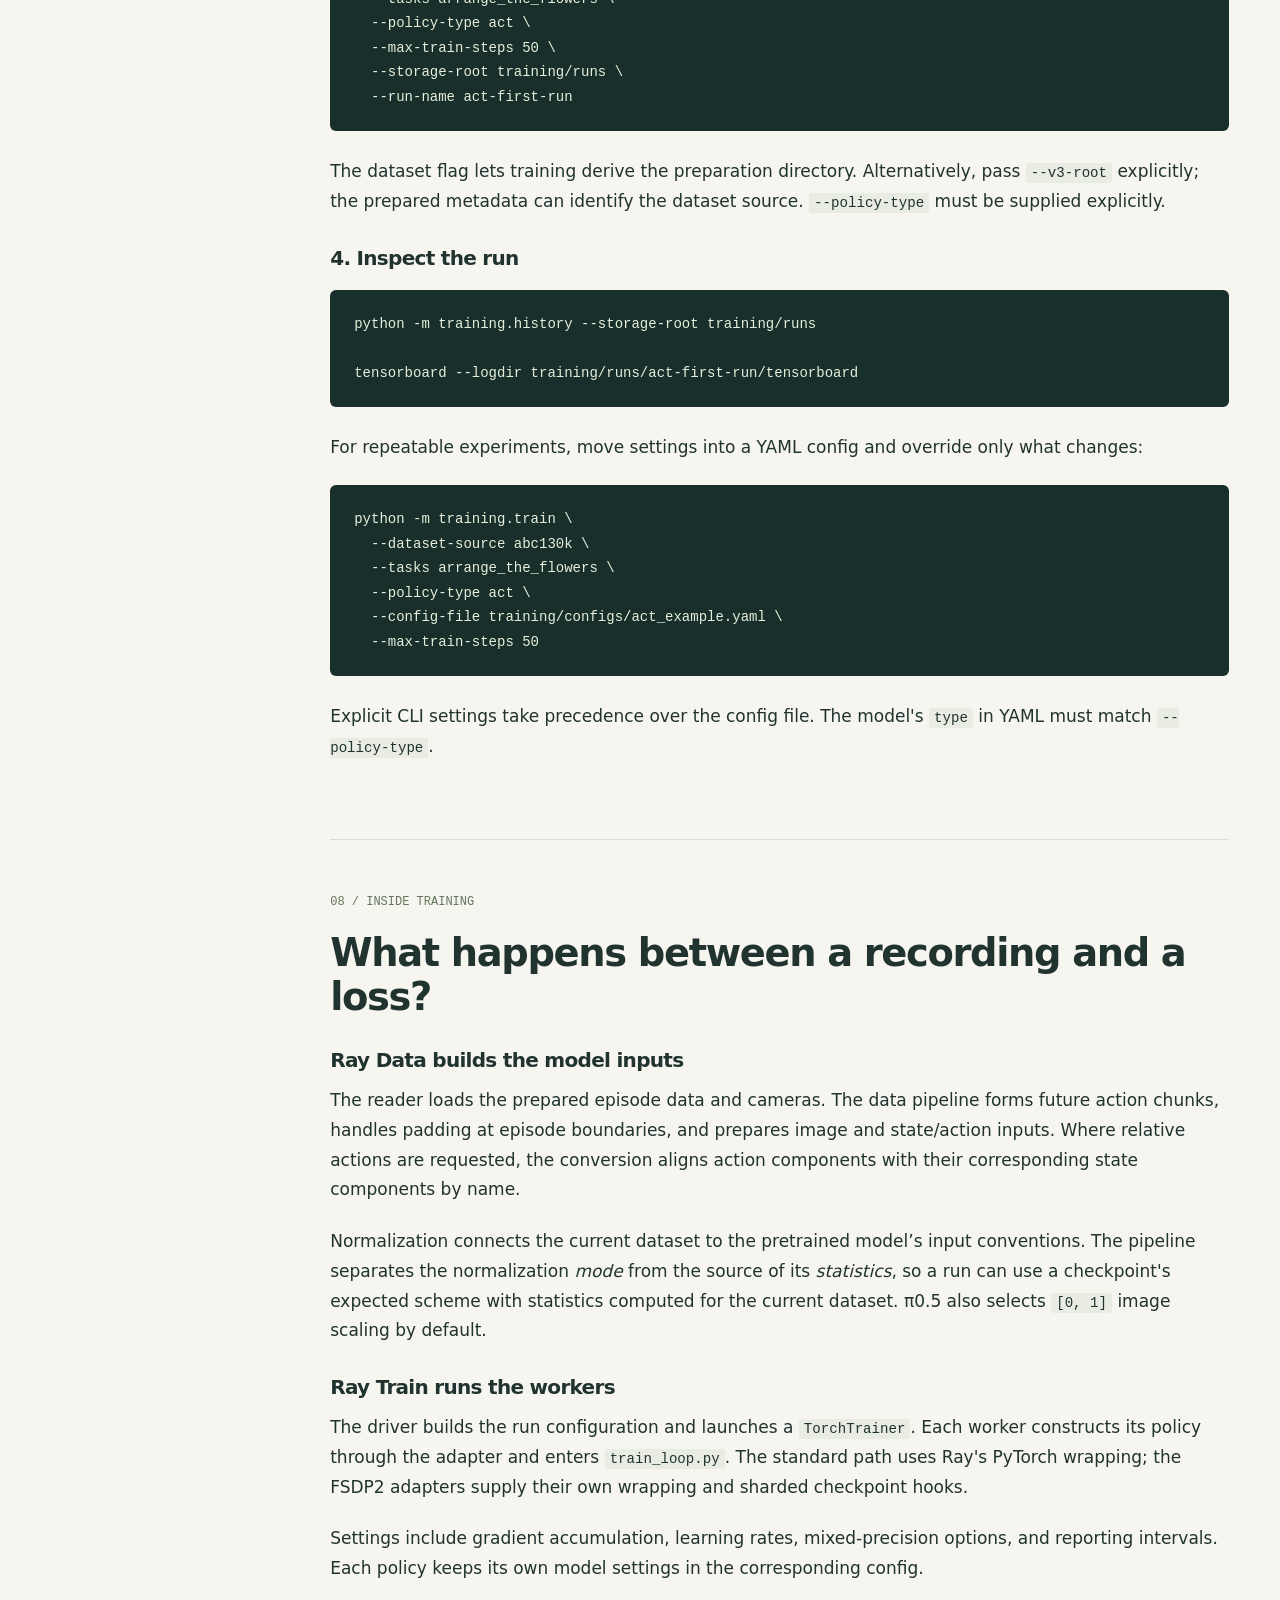
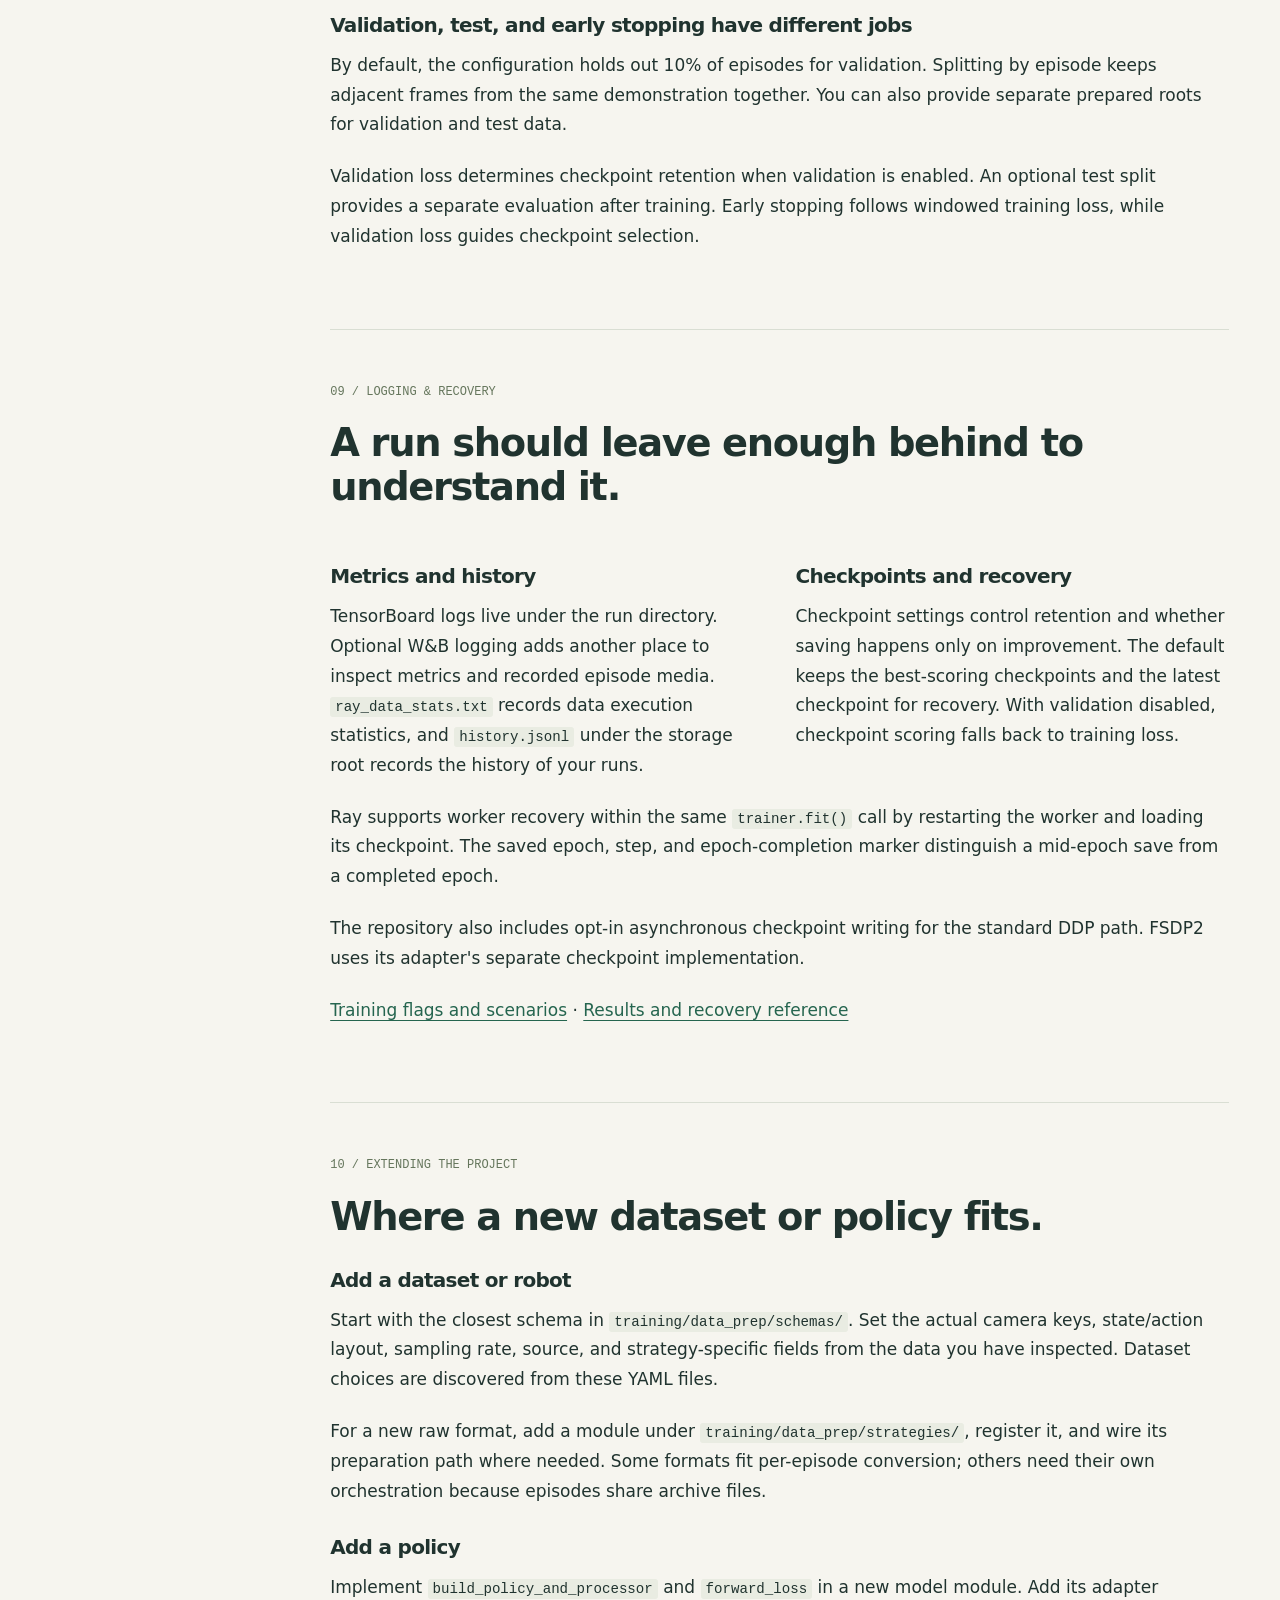
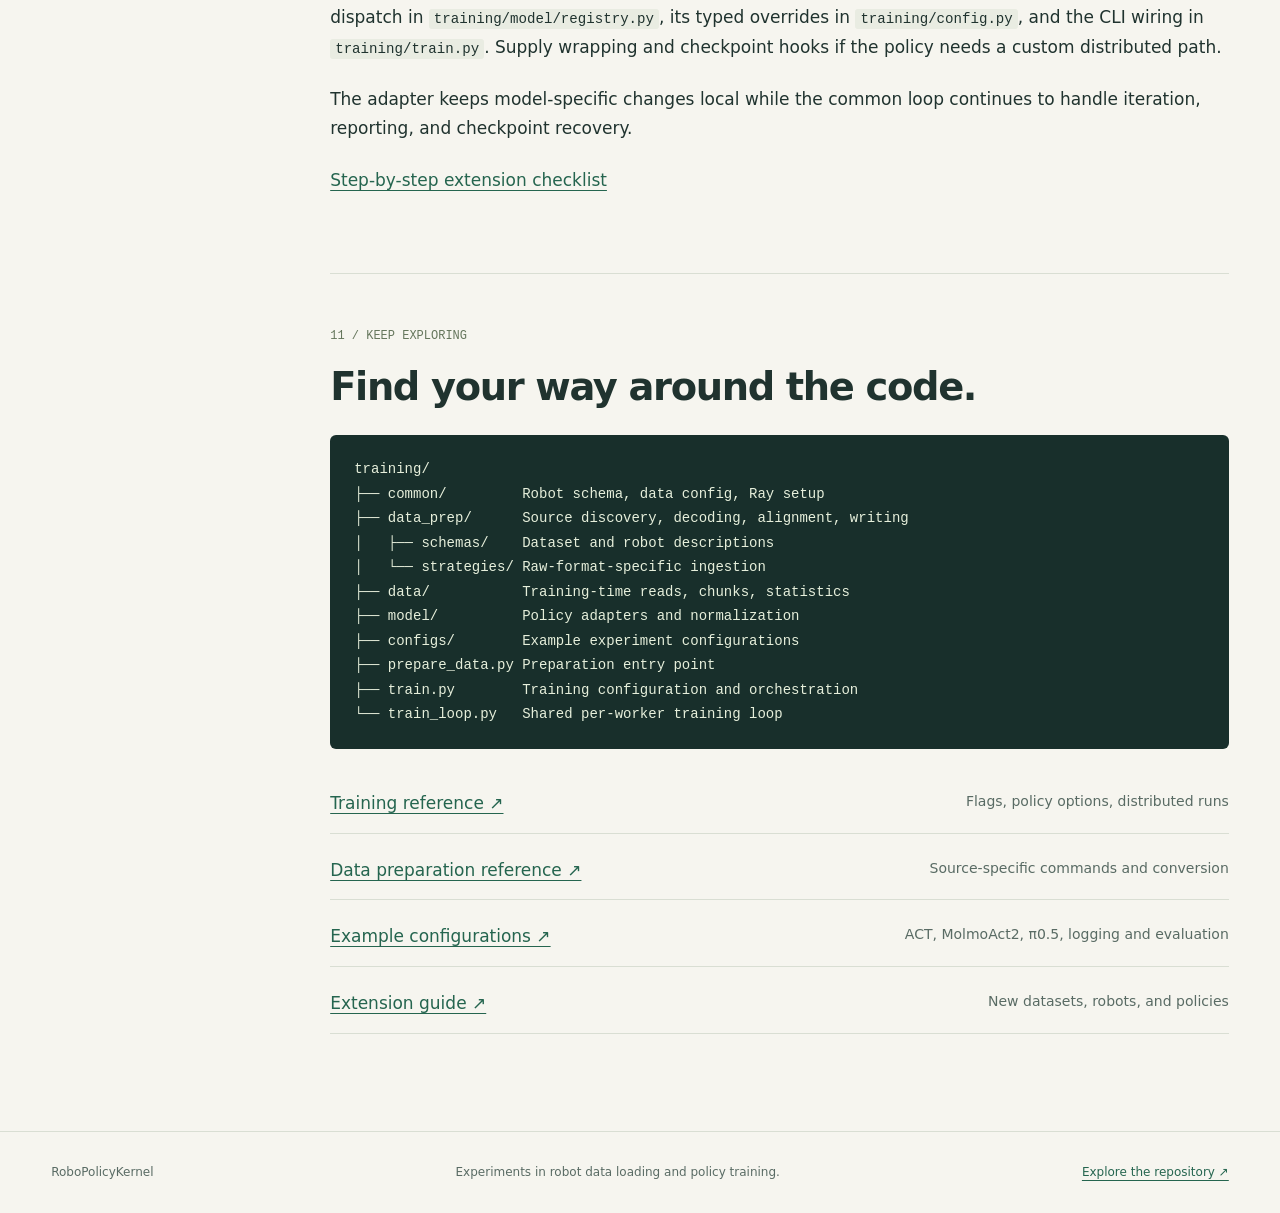
==== commit ecdfc421: "updated pages" ====
--- a/site/index.html
+++ b/site/index.html
@@ -3,8 +3,8 @@
 <head>
   <meta charset="utf-8">
   <meta name="viewport" content="width=device-width, initial-scale=1">
-  <title>Robot policy training, explained · RoboPolicyKernel</title>
-  <meta name="description" content="How RoboPolicyKernel prepares robot demonstrations and trains ACT, MolmoAct2, and π0.5 with Ray Data and Ray Train.">
+  <title>Testing Ray for robot policy training · RoboPolicyKernel</title>
+  <meta name="description" content="Measured GPU utilization, batch wait, and throughput from π0.5 training, plus the design decisions behind RoboPolicyKernel.">
   <meta name="theme-color" content="#163b35">
   <link rel="icon" type="image/svg+xml" href="assets/favicon.svg">
   <link rel="stylesheet" href="assets/site.css">
@@ -14,7 +14,7 @@
   <header class="site-header">
     <a class="brand" href="./"><span class="brand-mark" aria-hidden="true">rk</span> RoboPolicyKernel</a>
     <nav aria-label="Main navigation">
-      <a href="#workflow">How it works</a>
+      <a href="#results">Results</a>
       <a href="#quickstart">Quick start</a>
       <a href="https://github.com/ratharva/RoboPolicyKernel">GitHub ↗</a>
     </nav>
@@ -23,31 +23,166 @@
     <aside class="sidebar">
       <p class="eyebrow">Project guide</p>
       <nav aria-label="On this site">
-        <a href="#overview">Overview</a>
+        <a href="#overview">The question</a>
+        <a href="#results">Early results</a>
+        <a href="#design-decisions">Design decisions</a>
+        <a href="#ray-review">Ray in practice</a>
         <a href="#workflow">The pipeline</a>
         <a href="#datasets">Datasets & robots</a>
         <a href="#policies">Policy adapters</a>
         <a href="#quickstart">Your first run</a>
         <a href="#training">Inside training</a>
-        <a href="#results">Results & recovery</a>
+        <a href="#recovery">Logging & recovery</a>
         <a href="#extending">Extending the project</a>
         <a href="#reference">Code & reference</a>
       </nav>
       <div class="sidebar-note">Ray Data + Ray Train<br>LeRobot policy implementations</div>
     </aside>
     <main id="content" tabindex="-1"><div class="hero" id="overview">
-<p class="eyebrow">RoboPolicyKernel / Project guide</p>
-<h1>From robot demonstrations<br>to policy training.</h1>
-<p class="lede">A training pipeline built around a simple idea: changing the dataset or policy should not mean starting over with the rest of your code.</p>
-<p>RoboPolicyKernel prepares robot teleoperation data in LeRobot v3 format, loads it with Ray Data, and trains policies with Ray Train. It brings ACT, MolmoAct2, and π0.5 into the same workflow, with separate adapters for the parts each model does differently.</p>
+<p class="eyebrow">RoboPolicyKernel / Research in progress</p>
+<h1>Can Ray keep up with<br>robot policy training?</h1>
+<p class="lede">Robot policies now learn from multi-camera video, robot state, and language at once, and the data loader is becoming the bottleneck. <a href="https://docs.ray.io/en/latest/data/data.html">Ray says its data stack handles multimodal AI at scale.</a> I'm testing whether that holds for robot demonstrations, where every sample is a synchronized slice of video, state, and action chunks.</p>
+<p>My starting hypothesis is that synchronized multimodal input can limit GPU utilization as training scales. RoboPolicyKernel is the testbed: it prepares robot teleoperation data in LeRobot v3 format, loads it with Ray Data, and trains policies with Ray Train. It brings ACT, MolmoAct2, and π0.5 into the same workflow, with separate adapters for the parts each model does differently.</p>
 <div class="hero-actions">
-<a class="button" href="#quickstart">Run a small experiment ↓</a>
+<a class="button" href="#results">See the measured results ↓</a>
 <a class="button secondary" href="https://github.com/ratharva/RoboPolicyKernel">Read the code ↗</a>
 </div>
 <div class="facts"><span>3 policy families</span><span>4 dataset schemas</span><span>1 shared training loop</span></div>
 </div>
+<section class="section" id="results">
+<p><span class="section-number">01 / EARLY RESULTS</span></p>
+<h2>What the first 1,000 steps showed.</h2>
+<p>I started with π0.5 on DROID100 and compared the recorded Ray/LeRobot run, <code>pi05-droid100-2xh100-async-2</code>, with a native OpenPI run. The question was where time went: fetching batches, executing the model, or handling the work between training windows.</p>
+<div class="metric-strip">
+<div><strong>72.14%</strong><span>Ray rank-0 GPU utilization</span></div>
+<div><strong>0.393 ms</strong><span>Ray median batch wait</span></div>
+<div><strong>8.235</strong><span>Ray samples / second</span></div>
+</div>
+
+<p><strong>My early finding: the prepared-data input path kept batches ready in this run.</strong> The median fetch took less than a millisecond. That shifts the next experiment toward model execution and evaluation/checkpoint cadence. A worker-count sweep is still needed to answer the scaling question.</p>
+<div class="table-wrap">
+<table>
+<thead>
+<tr>
+<th>Recorded metric</th>
+<th style="text-align: right;">Native OpenPI</th>
+<th style="text-align: right;">Ray + LeRobot</th>
+</tr>
+</thead>
+<tbody>
+<tr>
+<td>Training steps</td>
+<td style="text-align: right;">1,000</td>
+<td style="text-align: right;">1,000</td>
+</tr>
+<tr>
+<td>Effective batch size</td>
+<td style="text-align: right;">8</td>
+<td style="text-align: right;">16</td>
+</tr>
+<tr>
+<td>GPU utilization through last training iteration</td>
+<td style="text-align: right;">93.70%</td>
+<td style="text-align: right;">72.14%</td>
+</tr>
+<tr>
+<td>Sustained logged-window throughput</td>
+<td style="text-align: right;">16.218 samples/s</td>
+<td style="text-align: right;">8.235 samples/s</td>
+</tr>
+<tr>
+<td>Median data-fetch / wait time</td>
+<td style="text-align: right;">12.176 ms</td>
+<td style="text-align: right;">0.393 ms</td>
+</tr>
+<tr>
+<td>Mean data-fetch / wait time</td>
+<td style="text-align: right;">12.290 ms</td>
+<td style="text-align: right;">5.476 ms</td>
+</tr>
+<tr>
+<td>Checkpoint/report timer count</td>
+<td style="text-align: right;">1</td>
+<td style="text-align: right;">10</td>
+</tr>
+</tbody>
+</table>
+</div>
+<p><strong>How to read this comparison.</strong> These are two recorded workloads with different batch sizes, model implementations, and evaluation schedules. Native uses JAX; the Ray pipeline uses LeRobot/PyTorch and periodic held-out validation. The figures describe those runs, rather than isolating Ray overhead. Exact GPU models and complete resolved configurations are absent from the scalar export; the Ray run name suggests two H100s, but utilization is logged only for rank 0. Native logs GPU0.</p>
+<p>GPU utilization averages roughly 1.5-second polls from the effective-batch marker through the last training iteration, including intervening work. Throughput is total samples divided by summed logged-window time: nine steady native windows and ten Ray windows. Ray's windows include periodic validation, checkpoint, and reporting time; native excludes its initial step and has only a final checkpoint. The last 99 native iterations have no performance-window flush. Phase timings use native window means and 100 sampled Ray iterations.</p>
+<h3>Where I’m looking next</h3>
+<p>In the Ray run, sampled forward/backward computation averaged <strong>1,275 ms</strong>, compared with <strong>5.476 ms</strong> of batch wait. Ten checkpoint/report timers totaled <strong>401.45 seconds</strong>. Training-window-to-validation reporting gaps added <strong>170.79 seconds</strong>. Together, those timers and gaps cover <strong>28.61%</strong> of the span through the epoch summary. They give me a concrete target for a cadence experiment; the checkpoint timer includes reporting, so it is not a pure disk-write measurement.</p>
+<p>The GPU log also continues for <strong>13 minutes 49 seconds after the epoch summary</strong>, at 0% utilization. I exclude that interval from the headline training utilization and will trace final checkpoint completion and reporting separately. Its cause is not established by the scalars.</p>
+<h3>The learning signal</h3>
+<p>Ray's held-out validation loss went from <strong>1.829 to 1.025</strong>, a <strong>43.96% reduction</strong>, with its best recorded value of <strong>0.997 at step 900</strong>. This is the learning curve within this run. Native and Ray use different normalization and loss conventions, so I’m keeping their absolute losses out of a model-quality comparison.</p>
+<details class="measurement-details">
+<summary>Download the measurements and calculation notes</summary>
+<p><a href="assets/pi05-run-summary.json" download>Metric summary and measurement definitions (JSON)</a> · <a href="assets/pi05-run-scalars.csv" download>Relevant scalar samples (CSV)</a></p>
+<p>The downloads are derived from the local TensorBoard scalar export. The summary identifies the source runs and export checksum. Elapsed time starts at the effective-batch event after setup, rather than process launch. The training-end marker does not establish process exit.</p>
+</details>
+</section>
+<section class="section" id="design-decisions">
+<p><span class="section-number">02 / DESIGN DECISIONS</span></p>
+<h2>Four decisions that shaped the pipeline.</h2>
+<h3>Prepare once, then experiment on the same data</h3>
+<p>Decoding and alignment belong in preparation. Training consumes the resulting LeRobot v3 episodes. This lets me compare policies or training settings against the same prepared recordings, while measuring conversion separately from training-time batch delivery. The cost is an intermediate dataset to store and version.</p>
+<h3>Give each policy a small adapter contract</h3>
+<p>The shared loop calls <code>build</code> and <code>forward_loss</code>; adapters own model construction, processors, and policy-specific behavior. ACT, MolmoAct2, and π0.5 can share iteration and reporting without forcing their inputs or distributed setup into one implementation. A new policy adds an adapter and configuration wiring rather than a copy of the training loop.</p>
+<h3>Hold out whole episodes for validation</h3>
+<p>Neighboring frames share scene content, and action chunks overlap in time. Splitting by episode keeps those closely related samples together. Validation can then measure performance on held-out demonstrations. It drives checkpoint selection; windowed training loss drives early stopping.</p>
+<h3>Let FSDP2 own its checkpoint format</h3>
+<p>A sharded model needs every rank to participate in saving and loading. The adapter supplies distributed checkpoint hooks, while the loop keeps the common reporting and recovery flow. Checkpoints also record the epoch, step, normalization snapshot, and whether the epoch completed, so a save partway through an epoch can resume with the right interpretation.</p>
+<p>These choices make the experiments easier to compare: preparation has its own boundary, model differences have a defined home, and evaluation and recovery have explicit semantics.</p>
+</section>
+<section class="section" id="ray-review">
+<p><span class="section-number">03 / RAY IN PRACTICE</span></p>
+<h2>What Ray provides—and what I added for robotics.</h2>
+<p>Ray Data supplies the data execution pipeline, and Ray Train supplies worker orchestration and checkpoint reporting. My review so far is that this is a useful foundation: the measured batch wait is small, and the same training structure accommodates several policies. The engineering work is in defining exactly what a robot sample means and making the model, data, and recovery paths agree.</p>
+<div class="table-wrap">
+<table>
+<thead>
+<tr>
+<th>Layer</th>
+<th>Robotics-specific work in this project</th>
+</tr>
+</thead>
+<tbody>
+<tr>
+<td>Raw recordings</td>
+<td>Schema-driven ingestion, camera decoding, state/action alignment, and incremental episode conversion.</td>
+</tr>
+<tr>
+<td>Training samples</td>
+<td>LeRobot v3 reading, episode-aware action chunks, padding masks, and camera-key mapping.</td>
+</tr>
+<tr>
+<td>Policy inputs</td>
+<td>Model processors, task text, image scaling, and explicit state/action normalization modes and statistics.</td>
+</tr>
+<tr>
+<td>Distributed training</td>
+<td>Policy adapters, DDP/FSDP2 wrapping, and sharded save/load hooks.</td>
+</tr>
+<tr>
+<td>Experiment visibility</td>
+<td>Separate batch-wait, preprocessing, compute, optimizer, GPU utilization, and checkpoint/report timings.</td>
+</tr>
+</tbody>
+</table>
+</div>
+<h3>Optimizations already recorded</h3>
+<p>An earlier ABC-130k preparation measurement put video decoding at roughly <strong>156 of 172 seconds</strong> for a three-camera episode. Decoding the cameras concurrently brought total episode preparation to about <strong>83 seconds</strong>—roughly <strong>2.1× faster</strong> in that measurement. This is a preparation-stage result; it describes different work from the sub-millisecond training-time median batch wait above. <a href="https://github.com/ratharva/RoboPolicyKernel/blob/main/docs/03-prepare-data.md#streaming-conversion-no-local-raw-file">Preparation timing notes</a>.</p>
+<p>Separate π0.5 profiling notes record <code>compute_s</code> going from <strong>1.12 s to 0.46 s</strong> with compilation, and to <strong>0.35 s</strong> with compilation plus the vision bf16 override. These are recorded compute-timer experiments, separate from the 1,000-step run summarized above. I’m treating them as leads for the next complete run rather than an end-to-end throughput result. <a href="https://github.com/ratharva/RoboPolicyKernel/blob/main/training/README.md#π05-training-speed-native-vs-ray">Optimization notes</a>.</p>
+<h3>The next experiments</h3>
+<ol>
+<li><strong>Match the native and Ray workloads.</strong> Fix global batch, cameras, normalization, precision, optimizer, hardware, and evaluation/checkpoint cadence. Then compare throughput and utilization over the same interval.</li>
+<li><strong>Sweep data-pipeline concurrency.</strong> Measure batch-wait p50/p95, samples/s, CPU memory, and per-device GPU utilization as concurrency grows. The hypothesis is that more input workers help only once batch delivery stops keeping up with compute.</li>
+<li><strong>Separate checkpoint work from training.</strong> Vary validation and save cadence, and time snapshot creation, writing, reporting, and final drain independently. The hypothesis is that reducing time between training windows raises sustained utilization even when batch wait is already low.</li>
+</ol>
+<p>That is the research question I’m pursuing: how much of the available GPU time can this pipeline turn into useful policy updates, and which layer needs to change next?</p>
+</section>
 <section class="section" id="workflow">
-<p><span class="section-number">01 / THE PIPELINE</span></p>
+<p><span class="section-number">04 / THE PIPELINE</span></p>
 <h2>Prepare once. Train from the result.</h2>
 <p>Robot demonstrations arrive in different forms: timestamped messages, videos alongside HDF5 arrays, or an existing LeRobot dataset. Before a model can learn from them, the camera frames, robot state, and actions need to agree on what happened at each step.</p>
 <p>The project puts that work in a separate preparation stage. Once the data is ready, you can run another training experiment without decoding the original recordings again.</p>
@@ -73,7 +208,7 @@
 <p>With preparation and training separated, the same prepared episodes can feed multiple experiments. You can change the policy or training settings while reusing the data.</p>
 </section>
 <section class="section" id="datasets">
-<p><span class="section-number">02 / DATASETS &amp; ROBOTS</span></p>
+<p><span class="section-number">05 / DATASETS &amp; ROBOTS</span></p>
 <h2>Different recordings, a common description.</h2>
 <p>Each file in <code>training/data_prep/schemas/</code> describes a dataset's camera names, state and action components, sampling rate, source location, and ingestion strategy. Those fields become a <code>RobotSchema</code> used by the rest of the pipeline.</p>
 <div class="table-wrap">
@@ -117,7 +252,7 @@
 <p><a href="https://github.com/ratharva/RoboPolicyKernel/blob/main/docs/customizing-datasets.md">Dataset extension reference</a> · <a href="https://github.com/ratharva/RoboPolicyKernel/blob/main/training/data_prep/README.md">Preparation command reference</a></p>
 </section>
 <section class="section" id="policies">
-<p><span class="section-number">03 / POLICY ADAPTERS</span></p>
+<p><span class="section-number">06 / POLICY ADAPTERS</span></p>
 <h2>Keep the model-specific work in the model.</h2>
 <p>The shared loop needs to know how to construct a policy and how to get a loss from a batch. Each policy adapter supplies those operations, along with hooks for things like distributed wrapping and checkpoint formats when needed.</p>
 <div class="table-wrap">
@@ -151,7 +286,7 @@
 <p>The adapter contract lives in <code>training/model/registry.py</code>. Its core operations are <code>build</code> and <code>forward_loss</code>; optional hooks cover distributed setup, saving/loading, and normalization. The loop handles batch iteration, optimization, reporting, and evaluation around them.</p>
 </section>
 <section class="section" id="quickstart">
-<p><span class="section-number">04 / YOUR FIRST RUN</span></p>
+<p><span class="section-number">07 / YOUR FIRST RUN</span></p>
 <h2>Start with a small ACT experiment.</h2>
 <p>The commands below prepare 20 episodes of one ABC-130k task, then run at most 50 training steps. This gives you a short first experiment to explore the workflow. Run the commands from the repository root in your Python environment, with a CUDA-capable setup for GPU training.</p>
 <h3>1. Install the training dependencies</h3>
@@ -195,7 +330,7 @@
 <p>Explicit CLI settings take precedence over the config file. The model's <code>type</code> in YAML must match <code>--policy-type</code>.</p>
 </section>
 <section class="section" id="training">
-<p><span class="section-number">05 / INSIDE TRAINING</span></p>
+<p><span class="section-number">08 / INSIDE TRAINING</span></p>
 <h2>What happens between a recording and a loss?</h2>
 <h3>Ray Data builds the model inputs</h3>
 <p>The reader loads the prepared episode data and cameras. The data pipeline forms future action chunks, handles padding at episode boundaries, and prepares image and state/action inputs. Where relative actions are requested, the conversion aligns action components with their corresponding state components by name.</p>
@@ -207,8 +342,8 @@
 <p>By default, the configuration holds out 10% of episodes for validation. Splitting by episode keeps adjacent frames from the same demonstration together. You can also provide separate prepared roots for validation and test data.</p>
 <p>Validation loss determines checkpoint retention when validation is enabled. An optional test split provides a separate evaluation after training. Early stopping follows windowed training loss, while validation loss guides checkpoint selection.</p>
 </section>
-<section class="section" id="results">
-<p><span class="section-number">06 / RESULTS &amp; RECOVERY</span></p>
+<section class="section" id="recovery">
+<p><span class="section-number">09 / LOGGING &amp; RECOVERY</span></p>
 <h2>A run should leave enough behind to understand it.</h2>
 <div class="two-col">
 <div>
@@ -225,7 +360,7 @@
 <p><a href="https://github.com/ratharva/RoboPolicyKernel/blob/main/training/README.md">Training flags and scenarios</a> · <a href="https://github.com/ratharva/RoboPolicyKernel/blob/main/docs/05-view-results.md">Results and recovery reference</a></p>
 </section>
 <section class="section" id="extending">
-<p><span class="section-number">07 / EXTENDING THE PROJECT</span></p>
+<p><span class="section-number">10 / EXTENDING THE PROJECT</span></p>
 <h2>Where a new dataset or policy fits.</h2>
 <h3>Add a dataset or robot</h3>
 <p>Start with the closest schema in <code>training/data_prep/schemas/</code>. Set the actual camera keys, state/action layout, sampling rate, source, and strategy-specific fields from the data you have inspected. Dataset choices are discovered from these YAML files.</p>
@@ -236,7 +371,7 @@
 <p><a href="https://github.com/ratharva/RoboPolicyKernel/blob/main/docs/extending.md">Step-by-step extension checklist</a></p>
 </section>
 <section class="section" id="reference">
-<p><span class="section-number">08 / KEEP EXPLORING</span></p>
+<p><span class="section-number">11 / KEEP EXPLORING</span></p>
 <h2>Find your way around the code.</h2>
 <pre><code class="language-text">training/
 ├── common/         Robot schema, data config, Ray setup
@@ -258,6 +393,6 @@
 </ul>
 </section></main>
   </div>
-  <footer class="site-footer"><span>RoboPolicyKernel</span><span>A guide to the code, from raw episodes to training runs.</span><a href="https://github.com/ratharva/RoboPolicyKernel">Explore the repository ↗</a></footer>
+  <footer class="site-footer"><span>RoboPolicyKernel</span><span>Experiments in robot data loading and policy training.</span><a href="https://github.com/ratharva/RoboPolicyKernel">Explore the repository ↗</a></footer>
 </body>
 </html>
--- a/site/assets/site.css
+++ b/site/assets/site.css
@@ -2,3 +2,14 @@
 *{box-sizing:border-box}html{scroll-behavior:smooth;scroll-padding-top:110px}body{margin:0;background:var(--paper);color:var(--ink);font:17px/1.75 system-ui,-apple-system,BlinkMacSystemFont,"Segoe UI",sans-serif}a{color:#25654f;text-underline-offset:4px}a:hover{color:#102e26}a:focus-visible{outline:3px solid #778a36;outline-offset:5px}p{margin:0 0 1.3em}h1,h2,h3{line-height:1.15;letter-spacing:-.035em}h1{font-size:clamp(2.7rem,5.5vw,4.7rem);max-width:850px;margin:18px 0 24px;font-weight:650}h2{font-size:clamp(1.9rem,3vw,2.55rem);margin:0 0 26px;font-weight:600}h3{font-size:1.25rem;margin:30px 0 14px}strong{font-weight:650}.site-header{position:sticky;top:0;z-index:10;display:flex;align-items:center;justify-content:space-between;gap:24px;padding:19px 4vw;border-bottom:1px solid var(--line);background:var(--paper)}.brand{display:flex;align-items:center;gap:12px;color:var(--ink);font-size:19px;font-weight:650;text-decoration:none;letter-spacing:-.6px}.brand-mark{background:var(--green);color:var(--accent);border-radius:9px;padding:0 9px;font-family:var(--mono);font-size:23px}.site-header nav{display:flex;gap:26px;font-size:14px}.site-header nav a{text-decoration:none;color:var(--ink)}.page-shell{display:grid;grid-template-columns:215px minmax(0,960px);gap:64px;max-width:1380px;margin:auto;padding:0 4vw}.sidebar{position:sticky;top:112px;align-self:start;padding-top:32px;font-size:14px}.eyebrow{font:11px/1.6 var(--mono);text-transform:uppercase;letter-spacing:1.7px;color:var(--muted)}.sidebar nav{display:grid;gap:5px}.sidebar nav a{padding:5px 0;text-decoration:none;color:var(--muted)}.sidebar nav a:hover{color:var(--green);text-decoration:underline}.sidebar-note{margin-top:30px;border-top:1px solid var(--line);padding-top:20px;font-size:12px;color:var(--muted)}main{min-width:0}.hero{padding:68px 0 52px}.hero .lede{font-size:21px;line-height:1.65;max-width:760px;color:var(--muted)}.hero-actions{display:flex;flex-wrap:wrap;gap:14px;margin-top:30px}.button{display:inline-block;background:var(--green);color:var(--white);padding:11px 21px;border:1px solid var(--green);border-radius:5px;text-decoration:none;font-size:14px;font-weight:600}.button:hover{background:#245349;color:white}.button.secondary{background:transparent;color:var(--green);border-color:var(--line)}.facts{display:flex;flex-wrap:wrap;gap:12px 30px;margin-top:35px;color:var(--muted);font:12px/1.6 var(--mono)}.section{padding:55px 0;border-top:1px solid var(--line)}.section-number{font:12px var(--mono);color:#65765c;display:block;margin-bottom:18px}.pipeline{display:grid;grid-template-columns:repeat(3,1fr);gap:1px;border:1px solid var(--green);border-radius:8px;overflow:hidden;background:#52685e;margin:28px 0}.pipeline-step{padding:26px 22px;background:var(--green);color:var(--white)}.pipeline-step .eyebrow{color:var(--accent)}.pipeline-step h3{margin:12px 0;font-size:21px}.pipeline-step p:last-child{font-size:14px;color:#d8e2d6;margin:0}.two-col{display:grid;grid-template-columns:1fr 1fr;gap:32px}.table-wrap{overflow:auto;margin:26px 0;border:1px solid var(--line);border-radius:6px}table{border-collapse:collapse;width:100%;font-size:14px;text-align:left}th{background:#e9ede2;font-weight:600}td,th{padding:16px;vertical-align:top;border-bottom:1px solid var(--line)}tr:last-child td{border-bottom:0}td:first-child{min-width:125px}code{font-family:var(--mono);font-size:.83em;overflow-wrap:anywhere;background:#e9ece2;border-radius:3px;padding:2px 5px}pre{padding:22px 24px;background:#182f2b;color:#e6efdb;overflow-x:auto;border-radius:6px;line-height:1.75;font-size:14px;margin:20px 0 26px}pre code{background:none;padding:0;font-size:inherit;overflow-wrap:normal;white-space:pre}.highlight{background:none}.highlight .c,.highlight .c1{color:#b7c9ad}.highlight .s,.highlight .s1,.highlight .s2{color:#d5ec91}.callout{border-left:3px solid #7c9850;background:#eaf0df;padding:20px 24px;margin:25px 0;font-size:15px}.file-map{font-size:13px}.reference-list{list-style:none;padding:0}.reference-list li{display:flex;justify-content:space-between;gap:24px;border-bottom:1px solid var(--line);padding:14px 0}.reference-list span{color:var(--muted);font-size:14px}.site-footer{max-width:1380px;margin:25px auto 0;padding:30px 4vw;border-top:1px solid var(--line);display:flex;justify-content:space-between;gap:20px;font-size:12px;color:var(--muted)}.skip{position:fixed;top:-100px;left:16px;background:white;padding:10px;z-index:30}.skip:focus{top:10px}.legacy-post{padding:60px 0}.legacy-post h1{font-size:3rem}li{margin-bottom:8px}
 @media(min-width:1500px){.page-shell{gap:90px}}@media(max-width:1050px){.page-shell{gap:30px;grid-template-columns:175px minmax(0,1fr)}.pipeline-step{padding:20px 16px}}@media(max-width:760px){.sidebar{display:none}.page-shell{display:block;padding:0 6vw}.site-header{padding:14px 6vw;flex-wrap:wrap;gap:12px;position:relative}.site-header nav{gap:20px;font-size:13px}.brand{font-size:17px}.hero{padding-top:40px}.hero .lede{font-size:18px}.pipeline,.two-col{grid-template-columns:1fr}.section{padding:38px 0}.site-footer{flex-direction:column;padding:25px 6vw}.reference-list li{display:block}.reference-list span{display:block}pre{padding:18px;font-size:12px}body{font-size:16px}html{scroll-padding-top:20px}}
 @media(prefers-reduced-motion:reduce){html{scroll-behavior:auto}}
+
+/* Measurements use the same layout on desktop and narrow screens. */
+.metric-strip{display:grid;grid-template-columns:repeat(3,minmax(0,1fr));gap:1px;background:var(--line);border:1px solid var(--line);border-radius:6px;overflow:hidden;margin:28px 0}
+.metric-strip>div{padding:24px 18px;background:#eaf0df}
+.metric-strip strong{display:block;font-size:clamp(1.65rem,3vw,2.4rem);line-height:1.2;letter-spacing:-.04em}
+.metric-strip span{display:block;font-size:12px;color:var(--muted);margin-top:10px}
+.measurement-details{border:1px solid var(--line);border-radius:6px;padding:18px 22px;margin-top:28px;font-size:14px}
+.measurement-details summary{cursor:pointer;font-weight:600}
+.measurement-details summary:focus-visible{outline:3px solid #778a36;outline-offset:4px}
+.measurement-details p{margin:18px 0 0}
+@media(max-width:760px){.metric-strip{grid-template-columns:1fr}.metric-strip>div{padding:20px}}
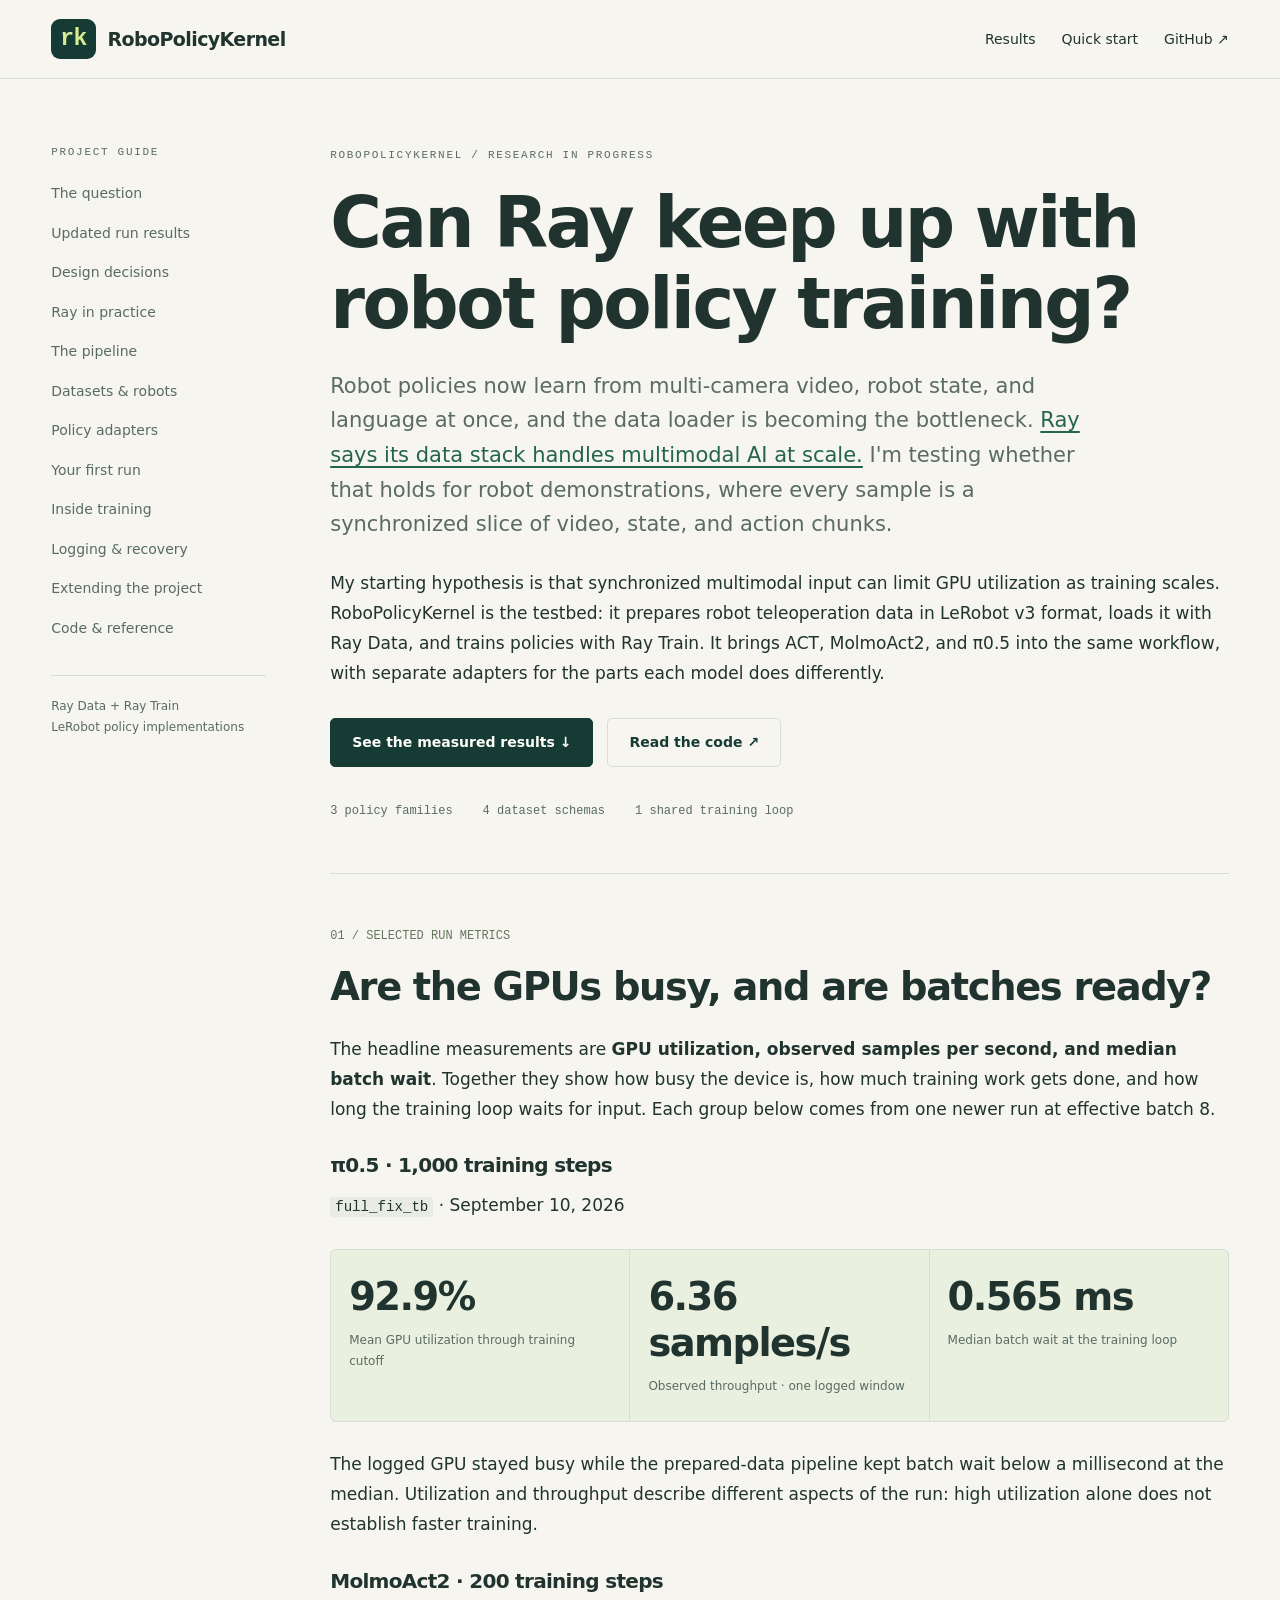
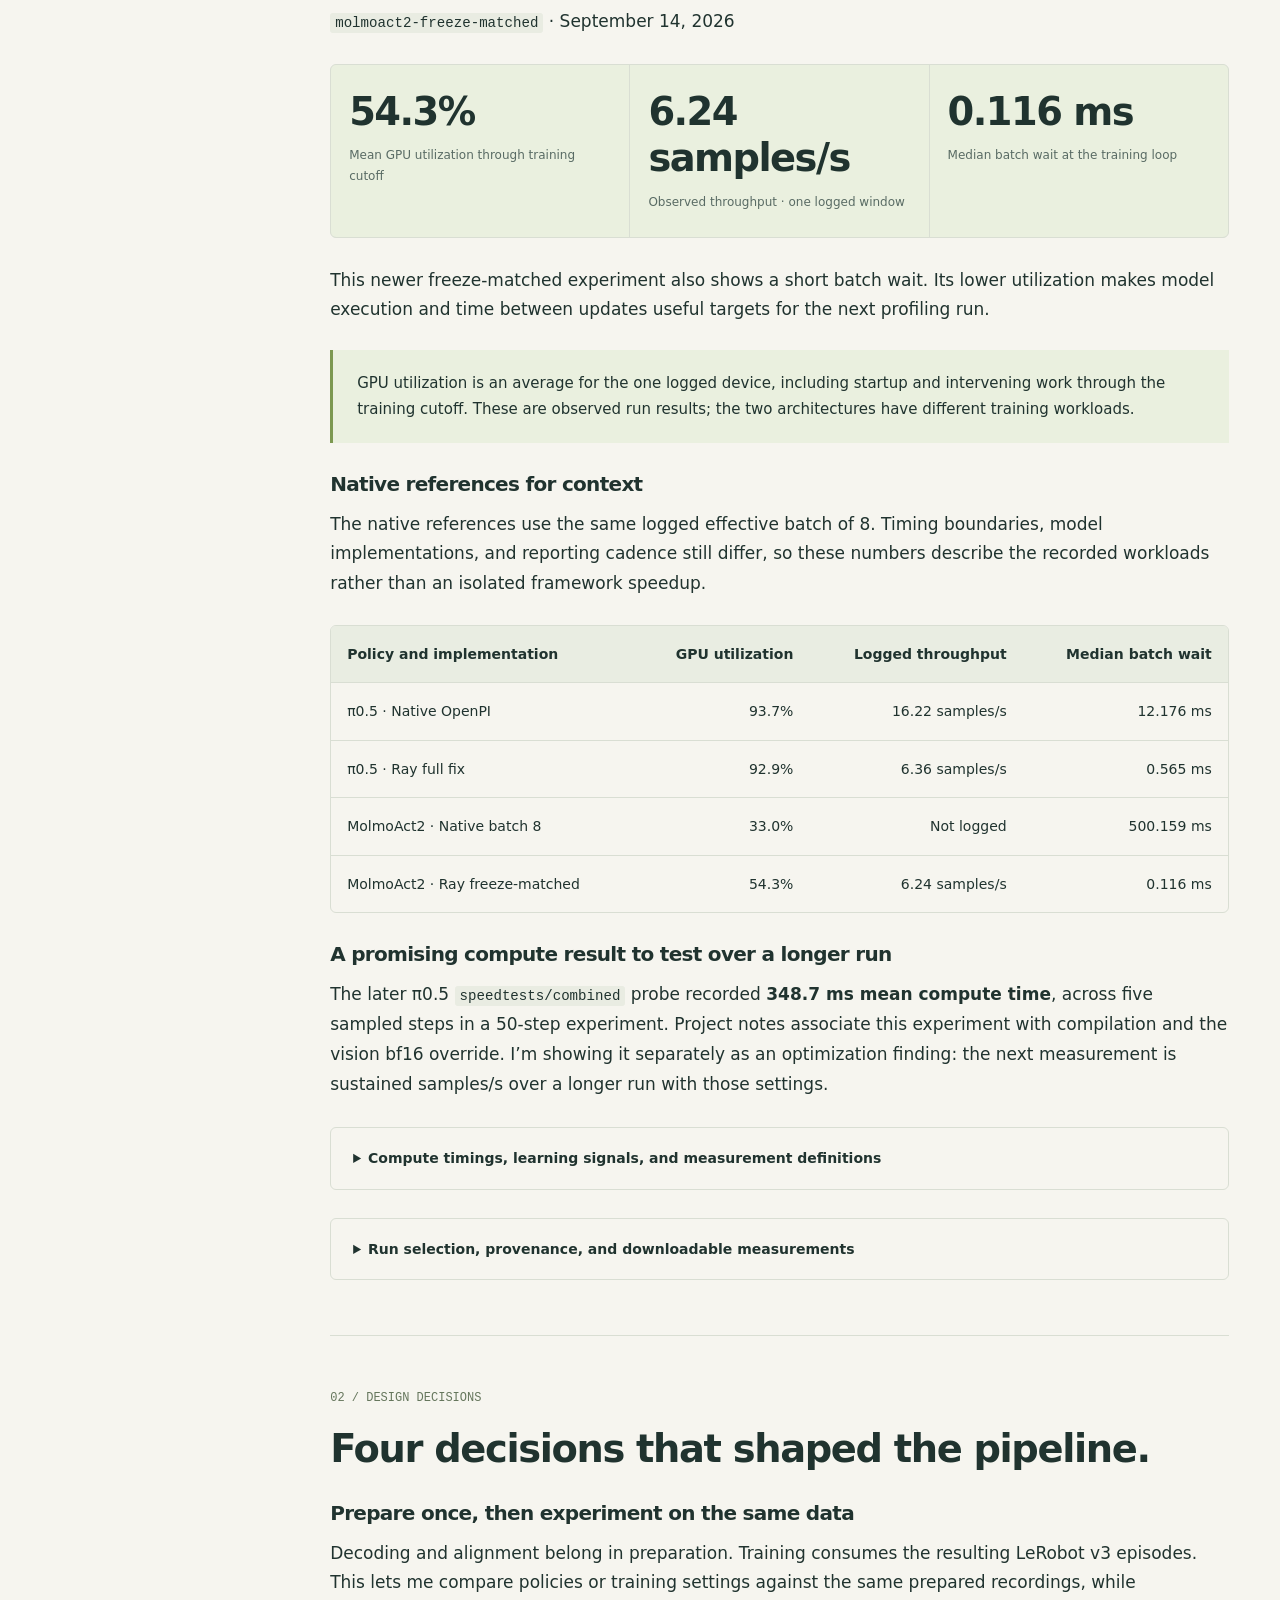
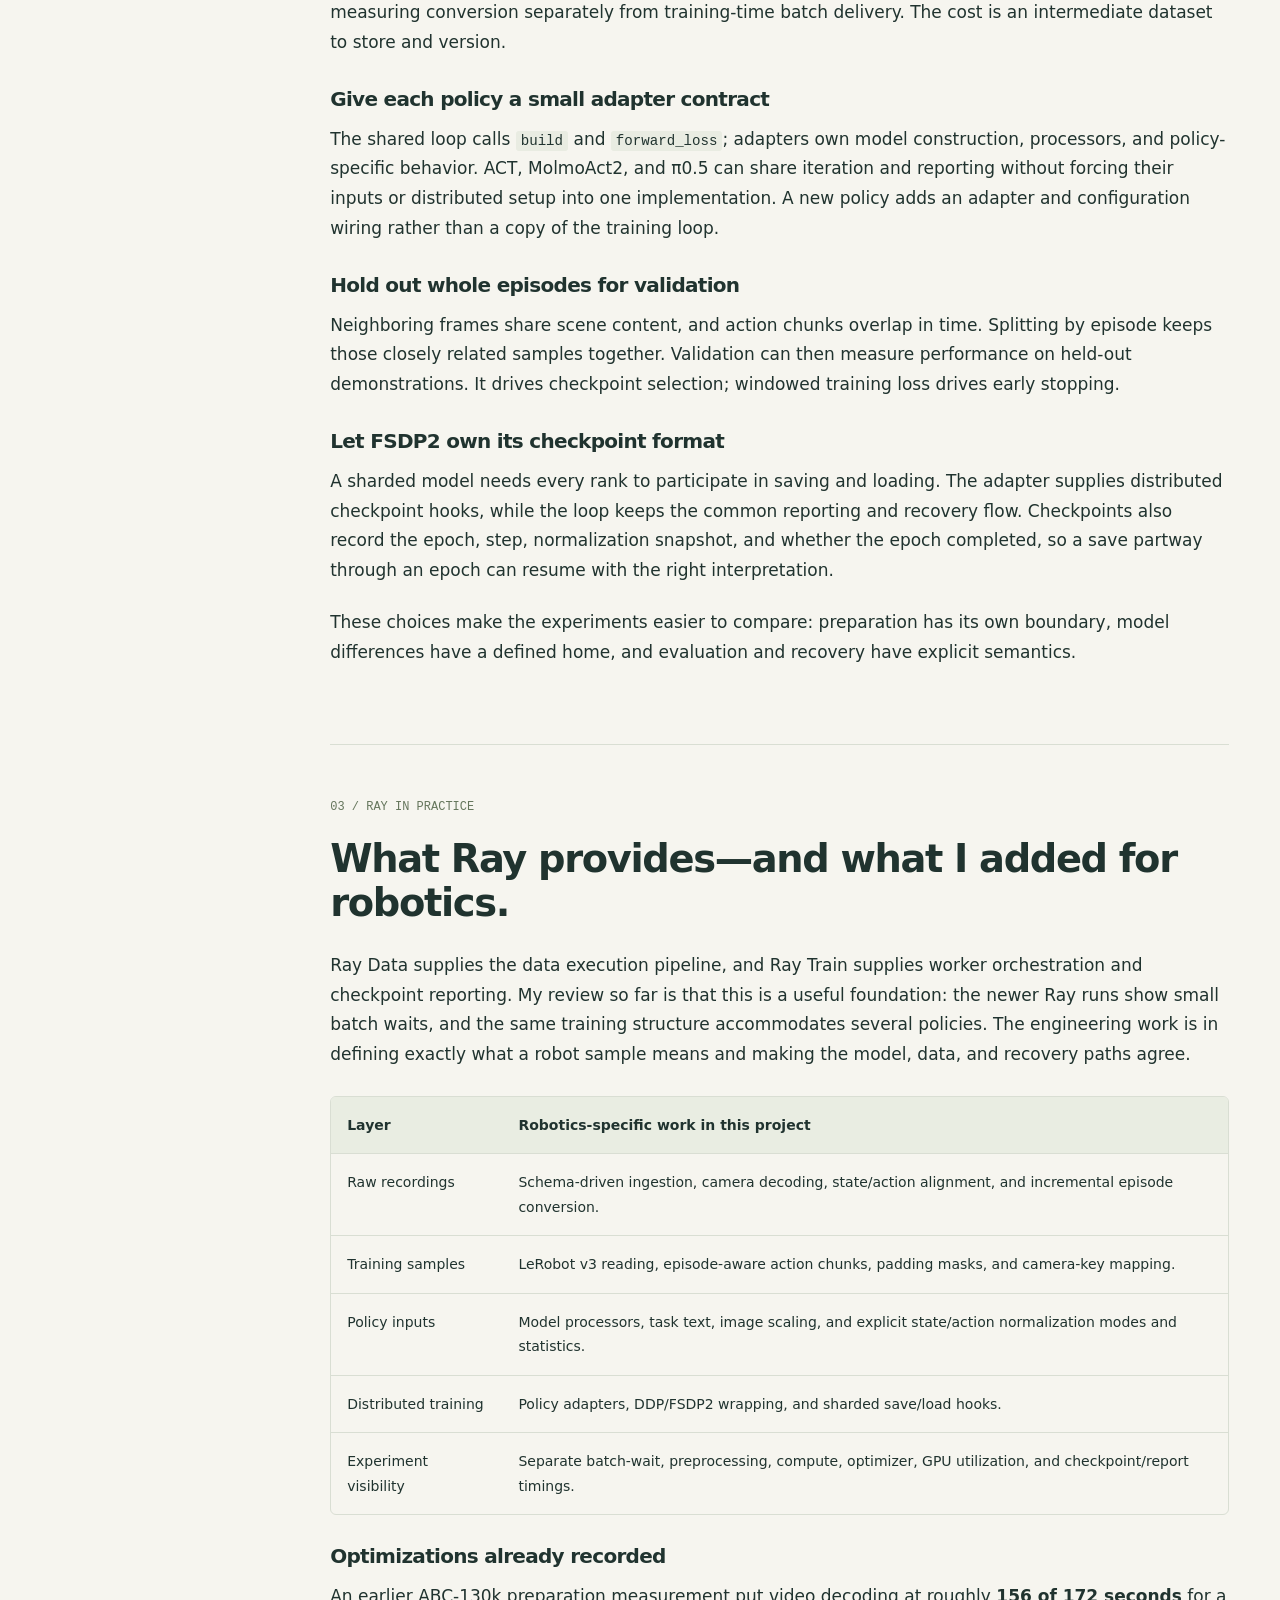
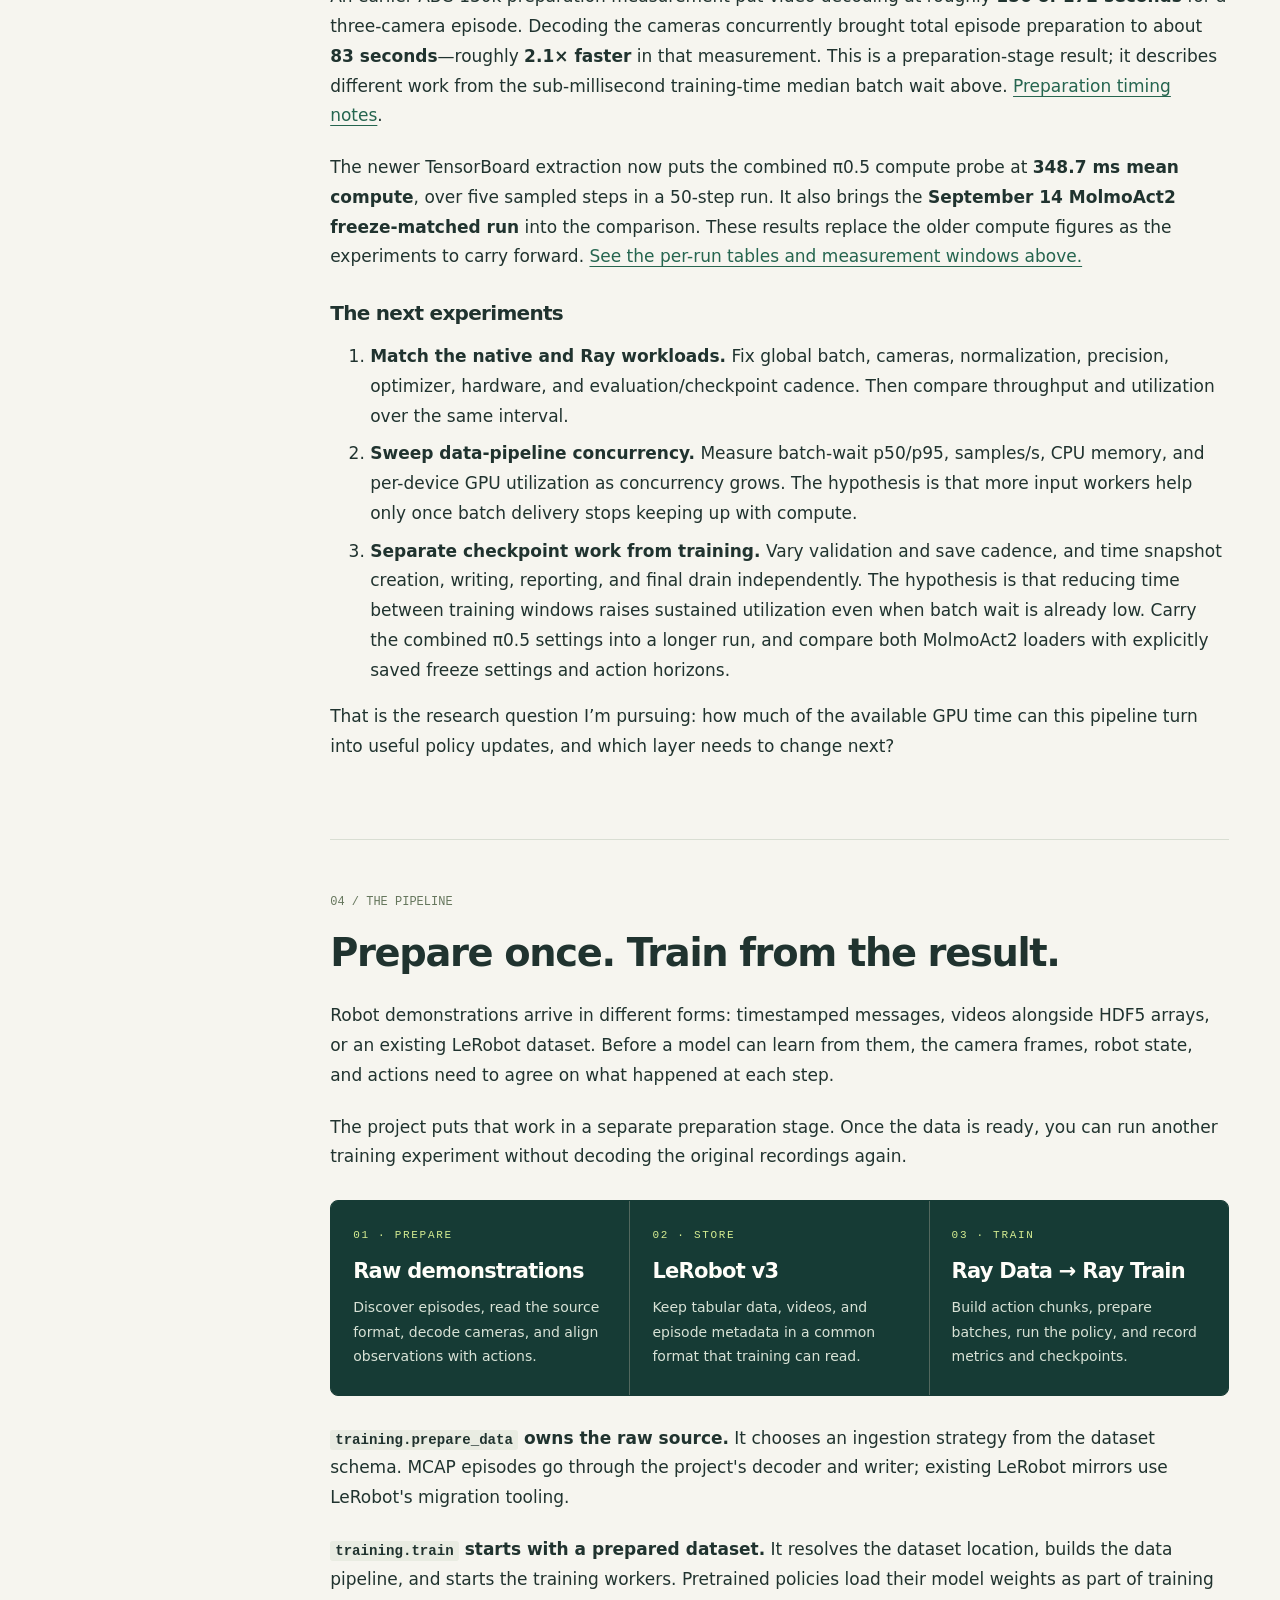
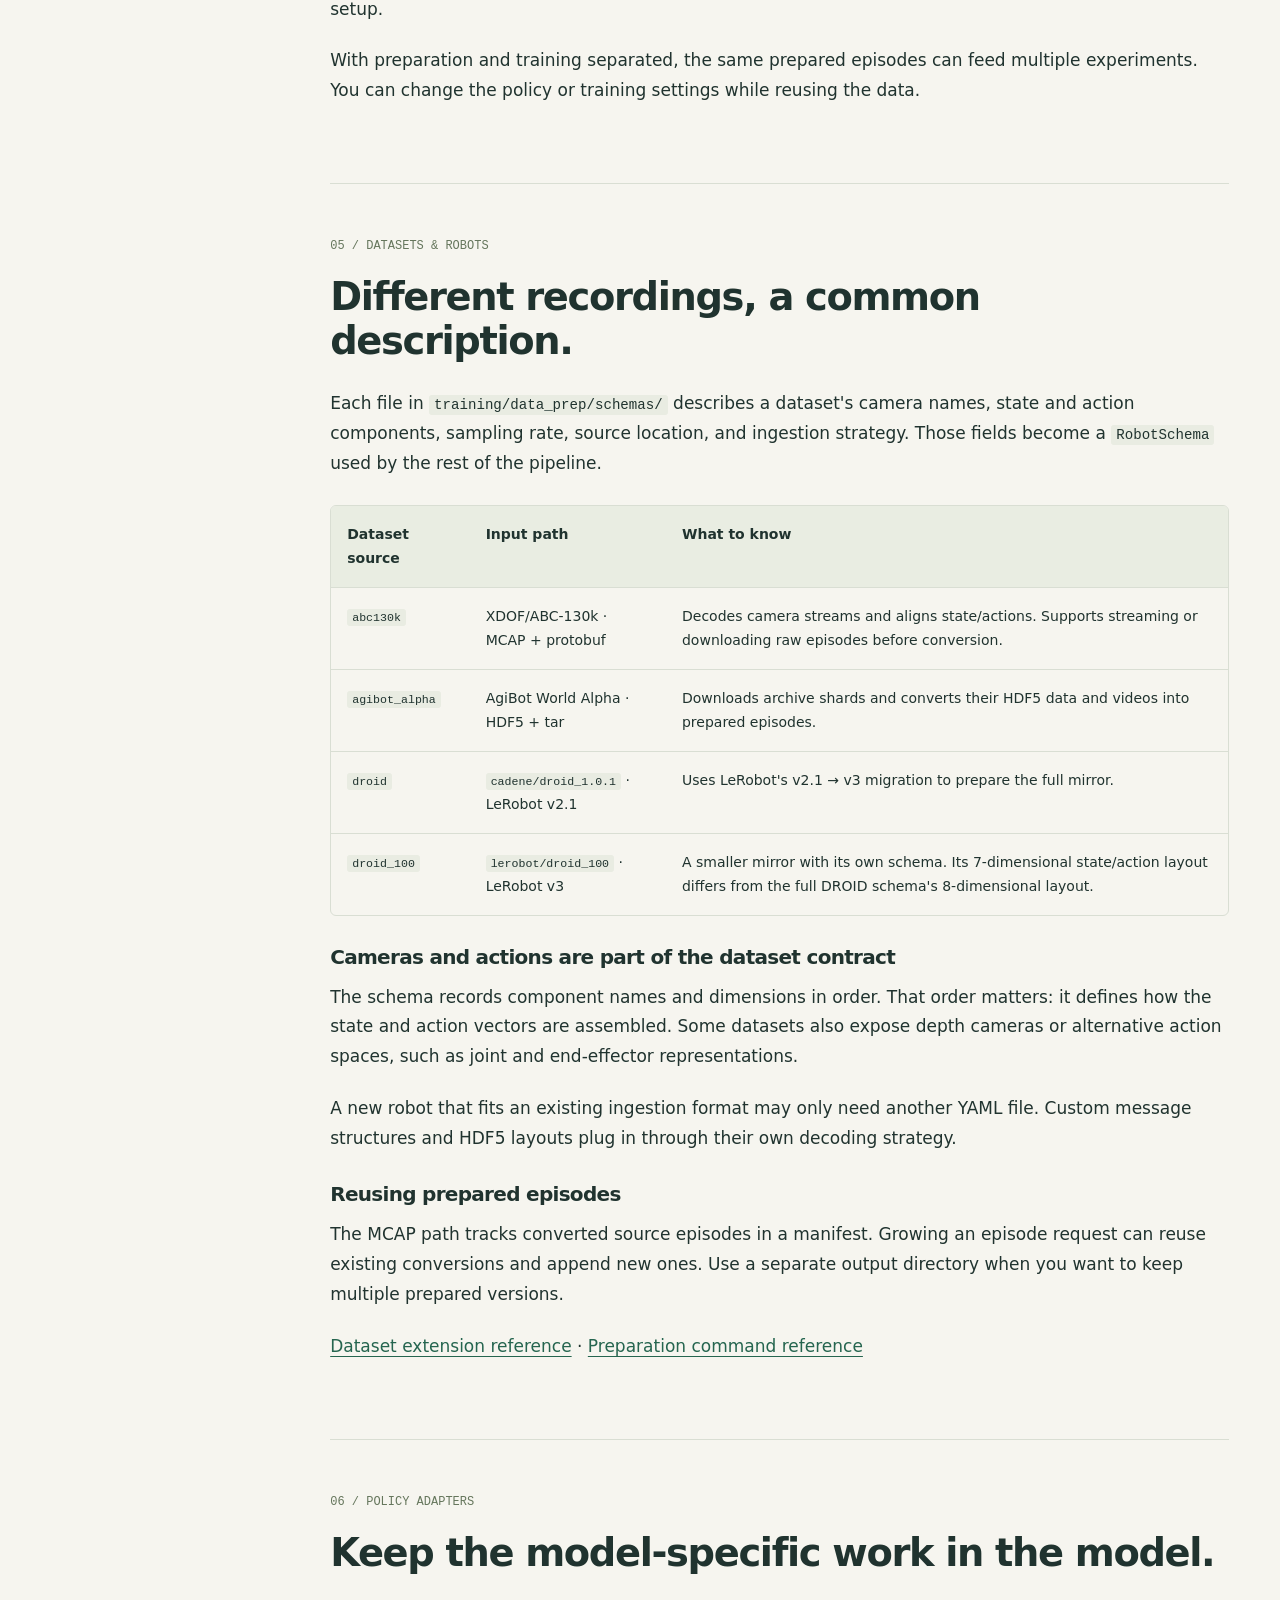
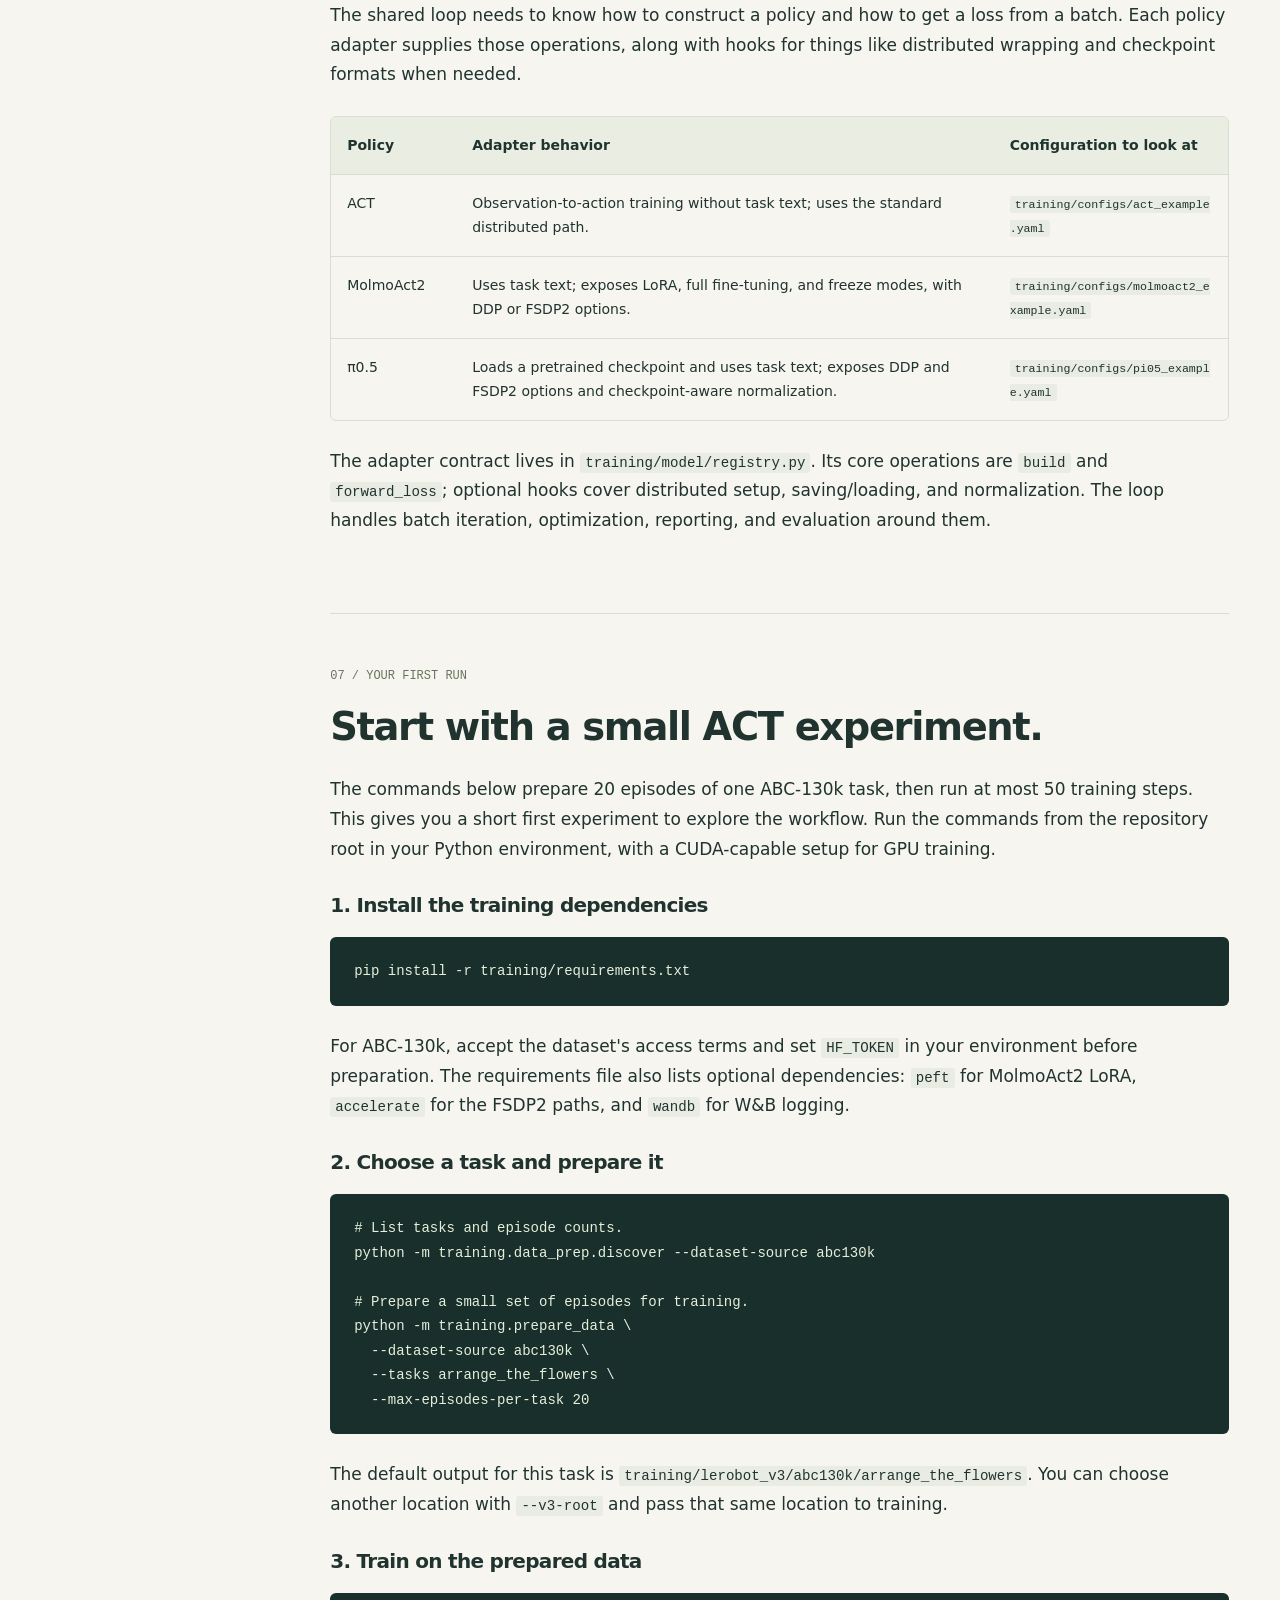
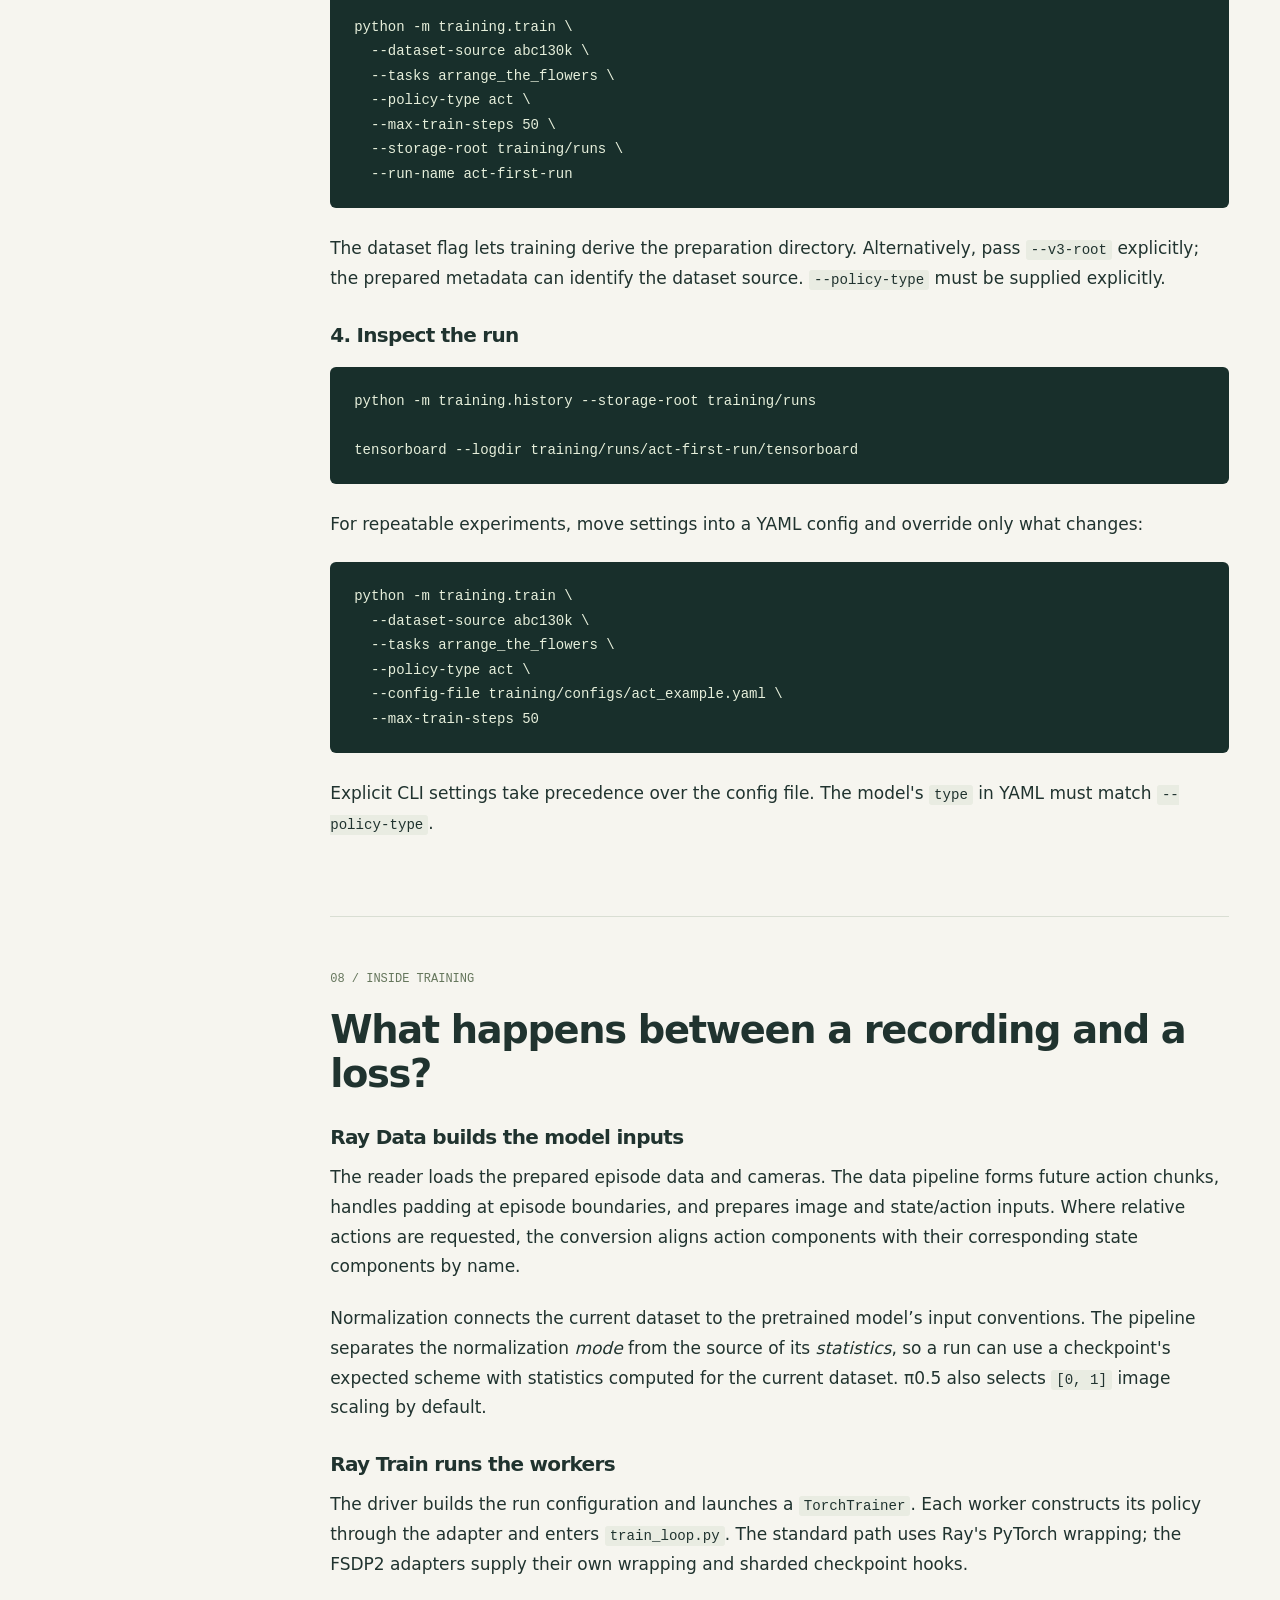
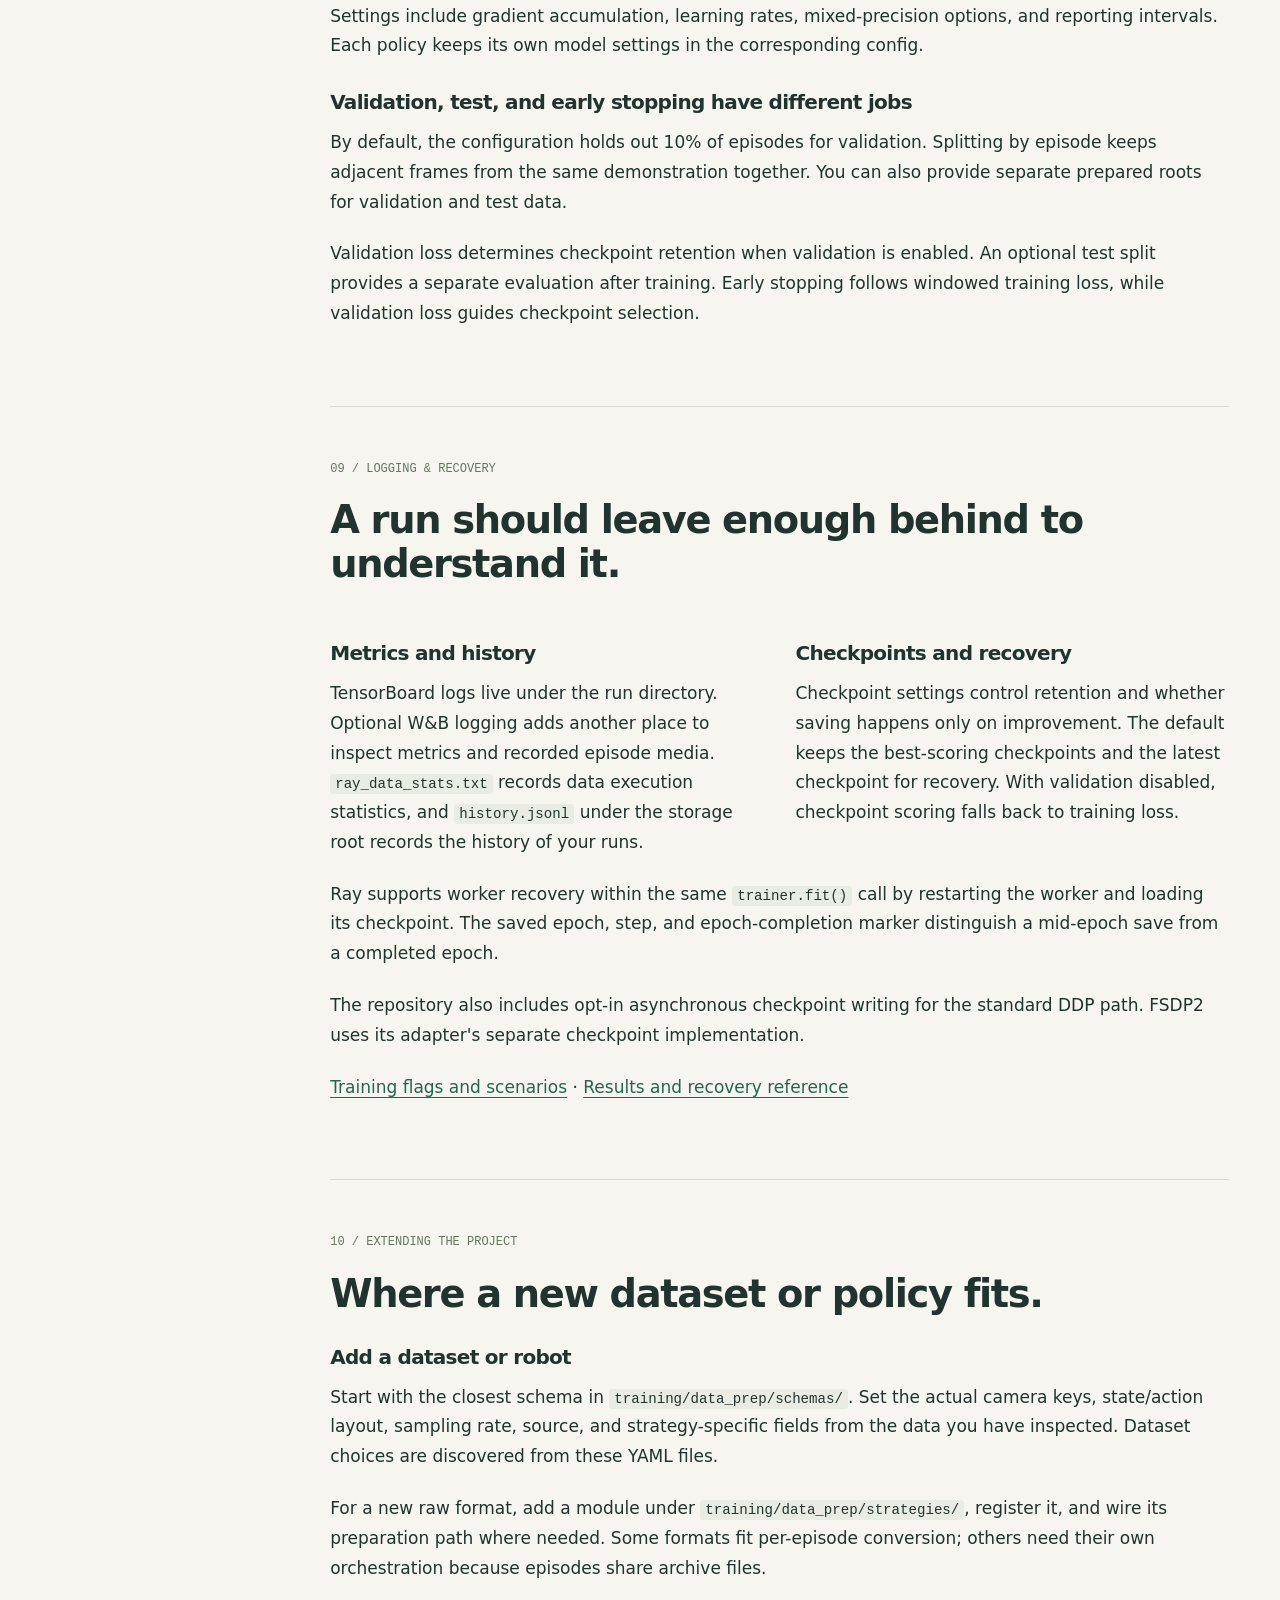
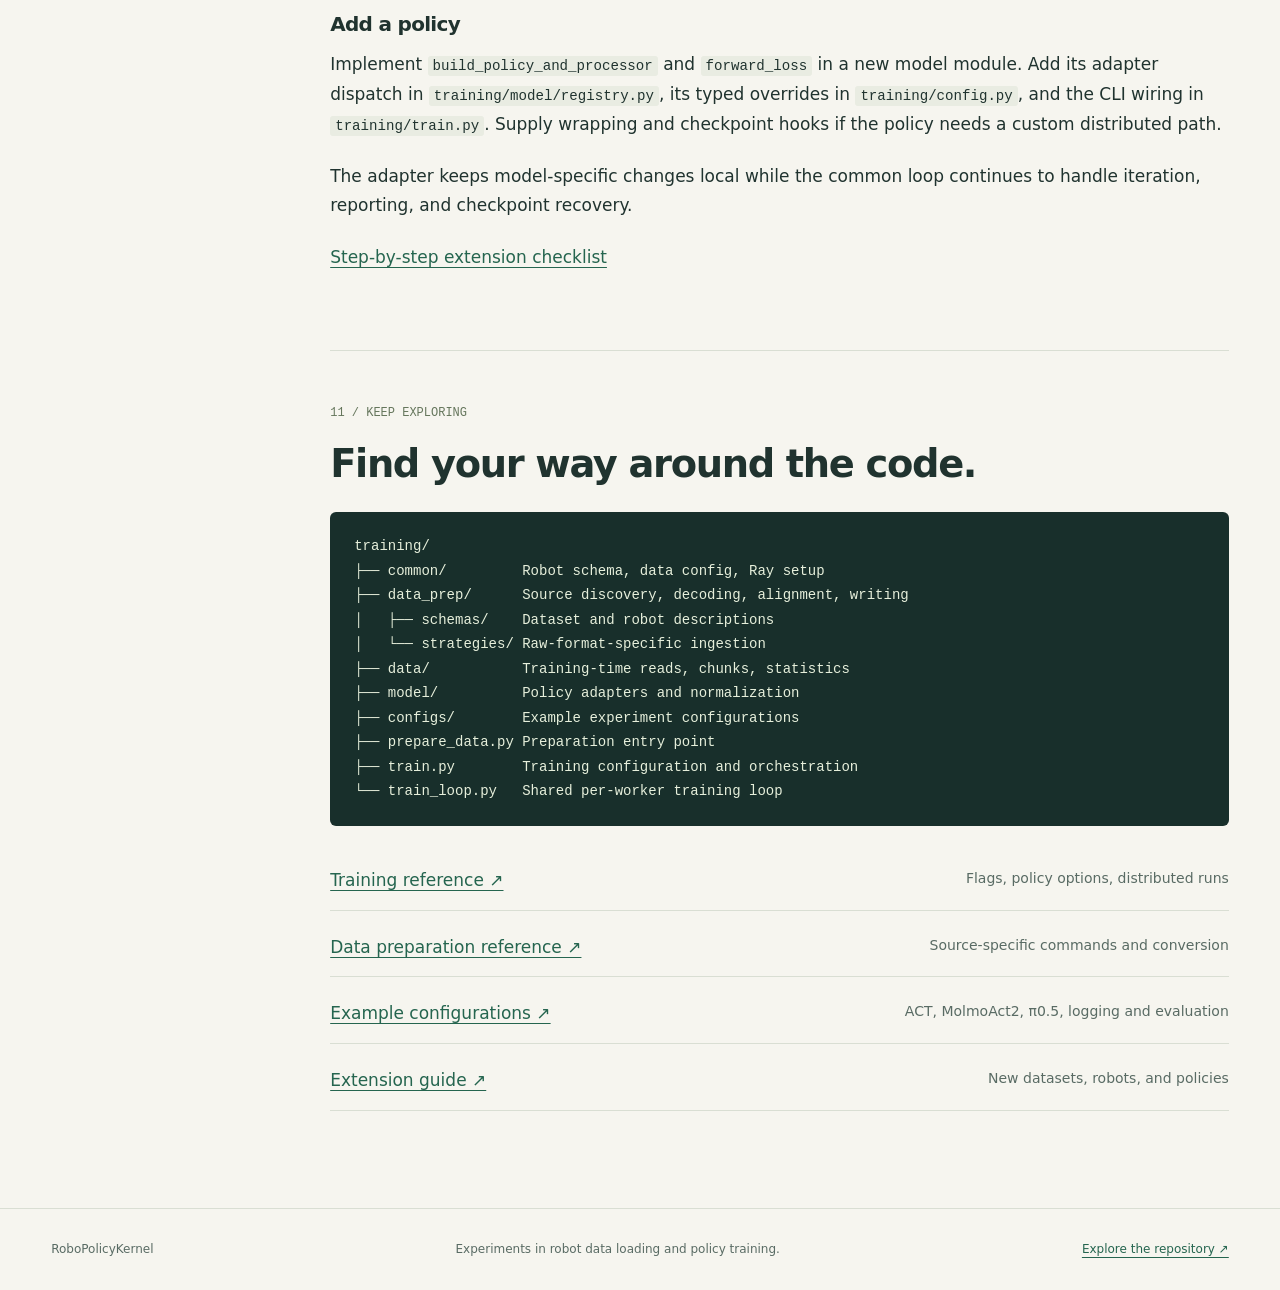
==== commit 531ed421: "updates metrics" ====
--- a/site/index.html
+++ b/site/index.html
@@ -4,7 +4,7 @@
   <meta charset="utf-8">
   <meta name="viewport" content="width=device-width, initial-scale=1">
   <title>Testing Ray for robot policy training · RoboPolicyKernel</title>
-  <meta name="description" content="Measured GPU utilization, batch wait, and throughput from π0.5 training, plus the design decisions behind RoboPolicyKernel.">
+  <meta name="description" content="Newer π0.5 and MolmoAct2 run results: GPU utilization, data wait, throughput, and the design decisions behind RoboPolicyKernel.">
   <meta name="theme-color" content="#163b35">
   <link rel="icon" type="image/svg+xml" href="assets/favicon.svg">
   <link rel="stylesheet" href="assets/site.css">
@@ -24,7 +24,7 @@
       <p class="eyebrow">Project guide</p>
       <nav aria-label="On this site">
         <a href="#overview">The question</a>
-        <a href="#results">Early results</a>
+        <a href="#results">Updated run results</a>
         <a href="#design-decisions">Design decisions</a>
         <a href="#ray-review">Ray in practice</a>
         <a href="#workflow">The pipeline</a>
@@ -50,76 +50,99 @@
 <div class="facts"><span>3 policy families</span><span>4 dataset schemas</span><span>1 shared training loop</span></div>
 </div>
 <section class="section" id="results">
-<p><span class="section-number">01 / EARLY RESULTS</span></p>
-<h2>What the first 1,000 steps showed.</h2>
-<p>I started with π0.5 on DROID100 and compared the recorded Ray/LeRobot run, <code>pi05-droid100-2xh100-async-2</code>, with a native OpenPI run. The question was where time went: fetching batches, executing the model, or handling the work between training windows.</p>
-<div class="metric-strip">
-<div><strong>72.14%</strong><span>Ray rank-0 GPU utilization</span></div>
-<div><strong>0.393 ms</strong><span>Ray median batch wait</span></div>
-<div><strong>8.235</strong><span>Ray samples / second</span></div>
-</div>
-
-<p><strong>My early finding: the prepared-data input path kept batches ready in this run.</strong> The median fetch took less than a millisecond. That shifts the next experiment toward model execution and evaluation/checkpoint cadence. A worker-count sweep is still needed to answer the scaling question.</p>
+<p><span class="section-number">01 / SELECTED RUN METRICS</span></p>
+<h2>Are the GPUs busy, and are batches ready?</h2>
+<p>The headline measurements are <strong>GPU utilization, observed samples per second, and median batch wait</strong>. Together they show how busy the device is, how much training work gets done, and how long the training loop waits for input. Each group below comes from one newer run at effective batch 8.</p>
+<h3>π0.5 · 1,000 training steps</h3>
+<p><code>full_fix_tb</code> · September 10, 2026</p><div class="metric-strip">
+<div><strong>92.9%</strong><span>Mean GPU utilization through training cutoff</span></div>
+<div><strong>6.36 samples/s</strong><span>Observed throughput · one logged window</span></div>
+<div><strong>0.565 ms</strong><span>Median batch wait at the training loop</span></div>
+</div><p>The logged GPU stayed busy while the prepared-data pipeline kept batch wait below a millisecond at the median. Utilization and throughput describe different aspects of the run: high utilization alone does not establish faster training.</p>
+<h3>MolmoAct2 · 200 training steps</h3>
+<p><code>molmoact2-freeze-matched</code> · September 14, 2026</p><div class="metric-strip">
+<div><strong>54.3%</strong><span>Mean GPU utilization through training cutoff</span></div>
+<div><strong>6.24 samples/s</strong><span>Observed throughput · one logged window</span></div>
+<div><strong>0.116 ms</strong><span>Median batch wait at the training loop</span></div>
+</div><p>This newer freeze-matched experiment also shows a short batch wait. Its lower utilization makes model execution and time between updates useful targets for the next profiling run.</p>
+<p class="callout">GPU utilization is an average for the one logged device, including startup and intervening work through the training cutoff. These are observed run results; the two architectures have different training workloads.</p>
+<h3>Native references for context</h3>
+<p>The native references use the same logged effective batch of 8. Timing boundaries, model implementations, and reporting cadence still differ, so these numbers describe the recorded workloads rather than an isolated framework speedup.</p>
 <div class="table-wrap">
 <table>
 <thead>
 <tr>
-<th>Recorded metric</th>
-<th style="text-align: right;">Native OpenPI</th>
-<th style="text-align: right;">Ray + LeRobot</th>
+<th>Policy and implementation</th>
+<th style="text-align: right;">GPU utilization</th>
+<th style="text-align: right;">Logged throughput</th>
+<th style="text-align: right;">Median batch wait</th>
 </tr>
 </thead>
 <tbody>
 <tr>
-<td>Training steps</td>
-<td style="text-align: right;">1,000</td>
-<td style="text-align: right;">1,000</td>
-</tr>
-<tr>
-<td>Effective batch size</td>
-<td style="text-align: right;">8</td>
-<td style="text-align: right;">16</td>
-</tr>
-<tr>
-<td>GPU utilization through last training iteration</td>
-<td style="text-align: right;">93.70%</td>
-<td style="text-align: right;">72.14%</td>
-</tr>
-<tr>
-<td>Sustained logged-window throughput</td>
-<td style="text-align: right;">16.218 samples/s</td>
-<td style="text-align: right;">8.235 samples/s</td>
-</tr>
-<tr>
-<td>Median data-fetch / wait time</td>
+<td>π0.5 · Native OpenPI</td>
+<td style="text-align: right;">93.7%</td>
+<td style="text-align: right;">16.22 samples/s</td>
 <td style="text-align: right;">12.176 ms</td>
-<td style="text-align: right;">0.393 ms</td>
-</tr>
-<tr>
-<td>Mean data-fetch / wait time</td>
-<td style="text-align: right;">12.290 ms</td>
-<td style="text-align: right;">5.476 ms</td>
-</tr>
-<tr>
-<td>Checkpoint/report timer count</td>
-<td style="text-align: right;">1</td>
-<td style="text-align: right;">10</td>
+</tr>
+<tr>
+<td>π0.5 · Ray full fix</td>
+<td style="text-align: right;">92.9%</td>
+<td style="text-align: right;">6.36 samples/s</td>
+<td style="text-align: right;">0.565 ms</td>
+</tr>
+<tr>
+<td>MolmoAct2 · Native batch 8</td>
+<td style="text-align: right;">33.0%</td>
+<td style="text-align: right;">Not logged</td>
+<td style="text-align: right;">500.159 ms</td>
+</tr>
+<tr>
+<td>MolmoAct2 · Ray freeze-matched</td>
+<td style="text-align: right;">54.3%</td>
+<td style="text-align: right;">6.24 samples/s</td>
+<td style="text-align: right;">0.116 ms</td>
 </tr>
 </tbody>
 </table>
 </div>
-<p><strong>How to read this comparison.</strong> These are two recorded workloads with different batch sizes, model implementations, and evaluation schedules. Native uses JAX; the Ray pipeline uses LeRobot/PyTorch and periodic held-out validation. The figures describe those runs, rather than isolating Ray overhead. Exact GPU models and complete resolved configurations are absent from the scalar export; the Ray run name suggests two H100s, but utilization is logged only for rank 0. Native logs GPU0.</p>
-<p>GPU utilization averages roughly 1.5-second polls from the effective-batch marker through the last training iteration, including intervening work. Throughput is total samples divided by summed logged-window time: nine steady native windows and ten Ray windows. Ray's windows include periodic validation, checkpoint, and reporting time; native excludes its initial step and has only a final checkpoint. The last 99 native iterations have no performance-window flush. Phase timings use native window means and 100 sampled Ray iterations.</p>
-<h3>Where I’m looking next</h3>
-<p>In the Ray run, sampled forward/backward computation averaged <strong>1,275 ms</strong>, compared with <strong>5.476 ms</strong> of batch wait. Ten checkpoint/report timers totaled <strong>401.45 seconds</strong>. Training-window-to-validation reporting gaps added <strong>170.79 seconds</strong>. Together, those timers and gaps cover <strong>28.61%</strong> of the span through the epoch summary. They give me a concrete target for a cadence experiment; the checkpoint timer includes reporting, so it is not a pure disk-write measurement.</p>
-<p>The GPU log also continues for <strong>13 minutes 49 seconds after the epoch summary</strong>, at 0% utilization. I exclude that interval from the headline training utilization and will trace final checkpoint completion and reporting separately. Its cause is not established by the scalars.</p>
-<h3>The learning signal</h3>
-<p>Ray's held-out validation loss went from <strong>1.829 to 1.025</strong>, a <strong>43.96% reduction</strong>, with its best recorded value of <strong>0.997 at step 900</strong>. This is the learning curve within this run. Native and Ray use different normalization and loss conventions, so I’m keeping their absolute losses out of a model-quality comparison.</p>
+<h3>A promising compute result to test over a longer run</h3>
+<p>The later π0.5 <code>speedtests/combined</code> probe recorded <strong>348.7 ms mean compute time</strong>, across five sampled steps in a 50-step experiment. Project notes associate this experiment with compilation and the vision bf16 override. I’m showing it separately as an optimization finding: the next measurement is sustained samples/s over a longer run with those settings.</p><details class="measurement-details">
+<summary>Compute timings, learning signals, and measurement definitions</summary>
+<table>
+<thead>
+<tr>
+<th>Compute timer</th>
+<th style="text-align: right;">Native</th>
+<th style="text-align: right;">Ray</th>
+</tr>
+</thead>
+<tbody>
+<tr>
+<td>π0.5 · longer runs</td>
+<td style="text-align: right;">478.9 ms</td>
+<td style="text-align: right;">1158.9 ms</td>
+</tr>
+<tr>
+<td>MolmoAct2 · 200-step runs</td>
+<td style="text-align: right;">814.0 ms</td>
+<td style="text-align: right;">935.2 ms</td>
+</tr>
+</tbody>
+</table>
+<p>π0.5 full-fix logs a full-epoch training mean of <strong>0.385</strong> and a final sampled minibatch loss of <strong>0.130</strong>; it has no held-out validation metric. MolmoAct2 freeze-matched logs a full-epoch training mean of <strong>0.276</strong>, a final sampled minibatch loss of <strong>0.065</strong>, and one validation value of <strong>0.424 at step 200</strong>. These describe learning within each run; their different objectives and normalization make raw cross-model loss comparisons unsuitable.</p>
+<p>Native π0.5 was recorded September 10 at 12:49 Pacific, followed by full-fix at 14:54 and the combined probe at 15:57. Native MolmoAct2 batch 8 was recorded September 14 at 01:38, followed by freeze-matched at 02:08. The freeze-matched name identifies the intended experiment; complete historical launch settings are not embedded in the scalar files.</p><h3>How the measurements are calculated</h3>
+<p>GPU utilization is the arithmetic mean of one device’s polling samples from the first scalar through the last logged training-loss timestamp, including startup and intervening work. For native π0.5, the end is estimated from the final checkpoint timestamp minus its save duration; its last loss window is at index 900 while GPU polls extend to 999. Later polling and checkpoint tails are excluded from the headline utilization.</p>
+<p>Phase timing excludes step 0. Ray logs sampled individual steps; native timers can be interval averages. Native π0.5 compute includes optimizer work, while Ray reports the optimizer separately. Throughput uses step-weighted logged windows: nine for native π0.5, one for the newer Ray full run, and one for Ray MolmoAct2. Missing samples/s metrics are left as missing, rather than estimated from compute time. Checkpoint timers can include reporting, and run cadences differ.</p>
+<p>These are workload observations with matched logged batch sizes, not a controlled framework benchmark. Hardware identity, camera choices, normalization, and full training settings still need to be archived together for that comparison.</p>
+</details>
 <details class="measurement-details">
-<summary>Download the measurements and calculation notes</summary>
-<p><a href="assets/pi05-run-summary.json" download>Metric summary and measurement definitions (JSON)</a> · <a href="assets/pi05-run-scalars.csv" download>Relevant scalar samples (CSV)</a></p>
-<p>The downloads are derived from the local TensorBoard scalar export. The summary identifies the source runs and export checksum. Elapsed time starts at the effective-batch event after setup, rather than process launch. The training-end marker does not establish process exit.</p>
+<summary>Run selection, provenance, and downloadable measurements</summary>
+<p><a href="assets/training-run-summary.json" download>Current results and per-tag statistics (JSON)</a> · <a href="assets/training-run-scalars.csv" download>Current run scalar data (CSV)</a></p>
+<p>All 22 event files were inspected independently, including empty files and interrupted attempts. Five experiments are featured here. Multiple files in one directory are kept separate, and selection uses event timestamps. The summary includes each selected filename, SHA-256 checksum, dates, sample counts, and calculation rules.</p>
+<p>The original async-2 comparison remains available as a historical snapshot: <a href="assets/pi05-run-summary.json" download>older summary</a> and <a href="assets/pi05-run-scalars.csv" download>older scalars</a>. Its 72.14% utilization and 8.235 samples/s are not the newer full-fix results.</p>
 </details>
+
 </section>
 <section class="section" id="design-decisions">
 <p><span class="section-number">02 / DESIGN DECISIONS</span></p>
@@ -137,7 +160,7 @@
 <section class="section" id="ray-review">
 <p><span class="section-number">03 / RAY IN PRACTICE</span></p>
 <h2>What Ray provides—and what I added for robotics.</h2>
-<p>Ray Data supplies the data execution pipeline, and Ray Train supplies worker orchestration and checkpoint reporting. My review so far is that this is a useful foundation: the measured batch wait is small, and the same training structure accommodates several policies. The engineering work is in defining exactly what a robot sample means and making the model, data, and recovery paths agree.</p>
+<p>Ray Data supplies the data execution pipeline, and Ray Train supplies worker orchestration and checkpoint reporting. My review so far is that this is a useful foundation: the newer Ray runs show small batch waits, and the same training structure accommodates several policies. The engineering work is in defining exactly what a robot sample means and making the model, data, and recovery paths agree.</p>
 <div class="table-wrap">
 <table>
 <thead>
@@ -172,12 +195,12 @@
 </div>
 <h3>Optimizations already recorded</h3>
 <p>An earlier ABC-130k preparation measurement put video decoding at roughly <strong>156 of 172 seconds</strong> for a three-camera episode. Decoding the cameras concurrently brought total episode preparation to about <strong>83 seconds</strong>—roughly <strong>2.1× faster</strong> in that measurement. This is a preparation-stage result; it describes different work from the sub-millisecond training-time median batch wait above. <a href="https://github.com/ratharva/RoboPolicyKernel/blob/main/docs/03-prepare-data.md#streaming-conversion-no-local-raw-file">Preparation timing notes</a>.</p>
-<p>Separate π0.5 profiling notes record <code>compute_s</code> going from <strong>1.12 s to 0.46 s</strong> with compilation, and to <strong>0.35 s</strong> with compilation plus the vision bf16 override. These are recorded compute-timer experiments, separate from the 1,000-step run summarized above. I’m treating them as leads for the next complete run rather than an end-to-end throughput result. <a href="https://github.com/ratharva/RoboPolicyKernel/blob/main/training/README.md#π05-training-speed-native-vs-ray">Optimization notes</a>.</p>
+<p>The newer TensorBoard extraction now puts the combined π0.5 compute probe at <strong>348.7 ms mean compute</strong>, over five sampled steps in a 50-step run. It also brings the <strong>September 14 MolmoAct2 freeze-matched run</strong> into the comparison. These results replace the older compute figures as the experiments to carry forward. <a href="#results">See the per-run tables and measurement windows above.</a></p>
 <h3>The next experiments</h3>
 <ol>
 <li><strong>Match the native and Ray workloads.</strong> Fix global batch, cameras, normalization, precision, optimizer, hardware, and evaluation/checkpoint cadence. Then compare throughput and utilization over the same interval.</li>
 <li><strong>Sweep data-pipeline concurrency.</strong> Measure batch-wait p50/p95, samples/s, CPU memory, and per-device GPU utilization as concurrency grows. The hypothesis is that more input workers help only once batch delivery stops keeping up with compute.</li>
-<li><strong>Separate checkpoint work from training.</strong> Vary validation and save cadence, and time snapshot creation, writing, reporting, and final drain independently. The hypothesis is that reducing time between training windows raises sustained utilization even when batch wait is already low.</li>
+<li><strong>Separate checkpoint work from training.</strong> Vary validation and save cadence, and time snapshot creation, writing, reporting, and final drain independently. The hypothesis is that reducing time between training windows raises sustained utilization even when batch wait is already low. Carry the combined π0.5 settings into a longer run, and compare both MolmoAct2 loaders with explicitly saved freeze settings and action horizons.</li>
 </ol>
 <p>That is the research question I’m pursuing: how much of the available GPU time can this pipeline turn into useful policy updates, and which layer needs to change next?</p>
 </section>
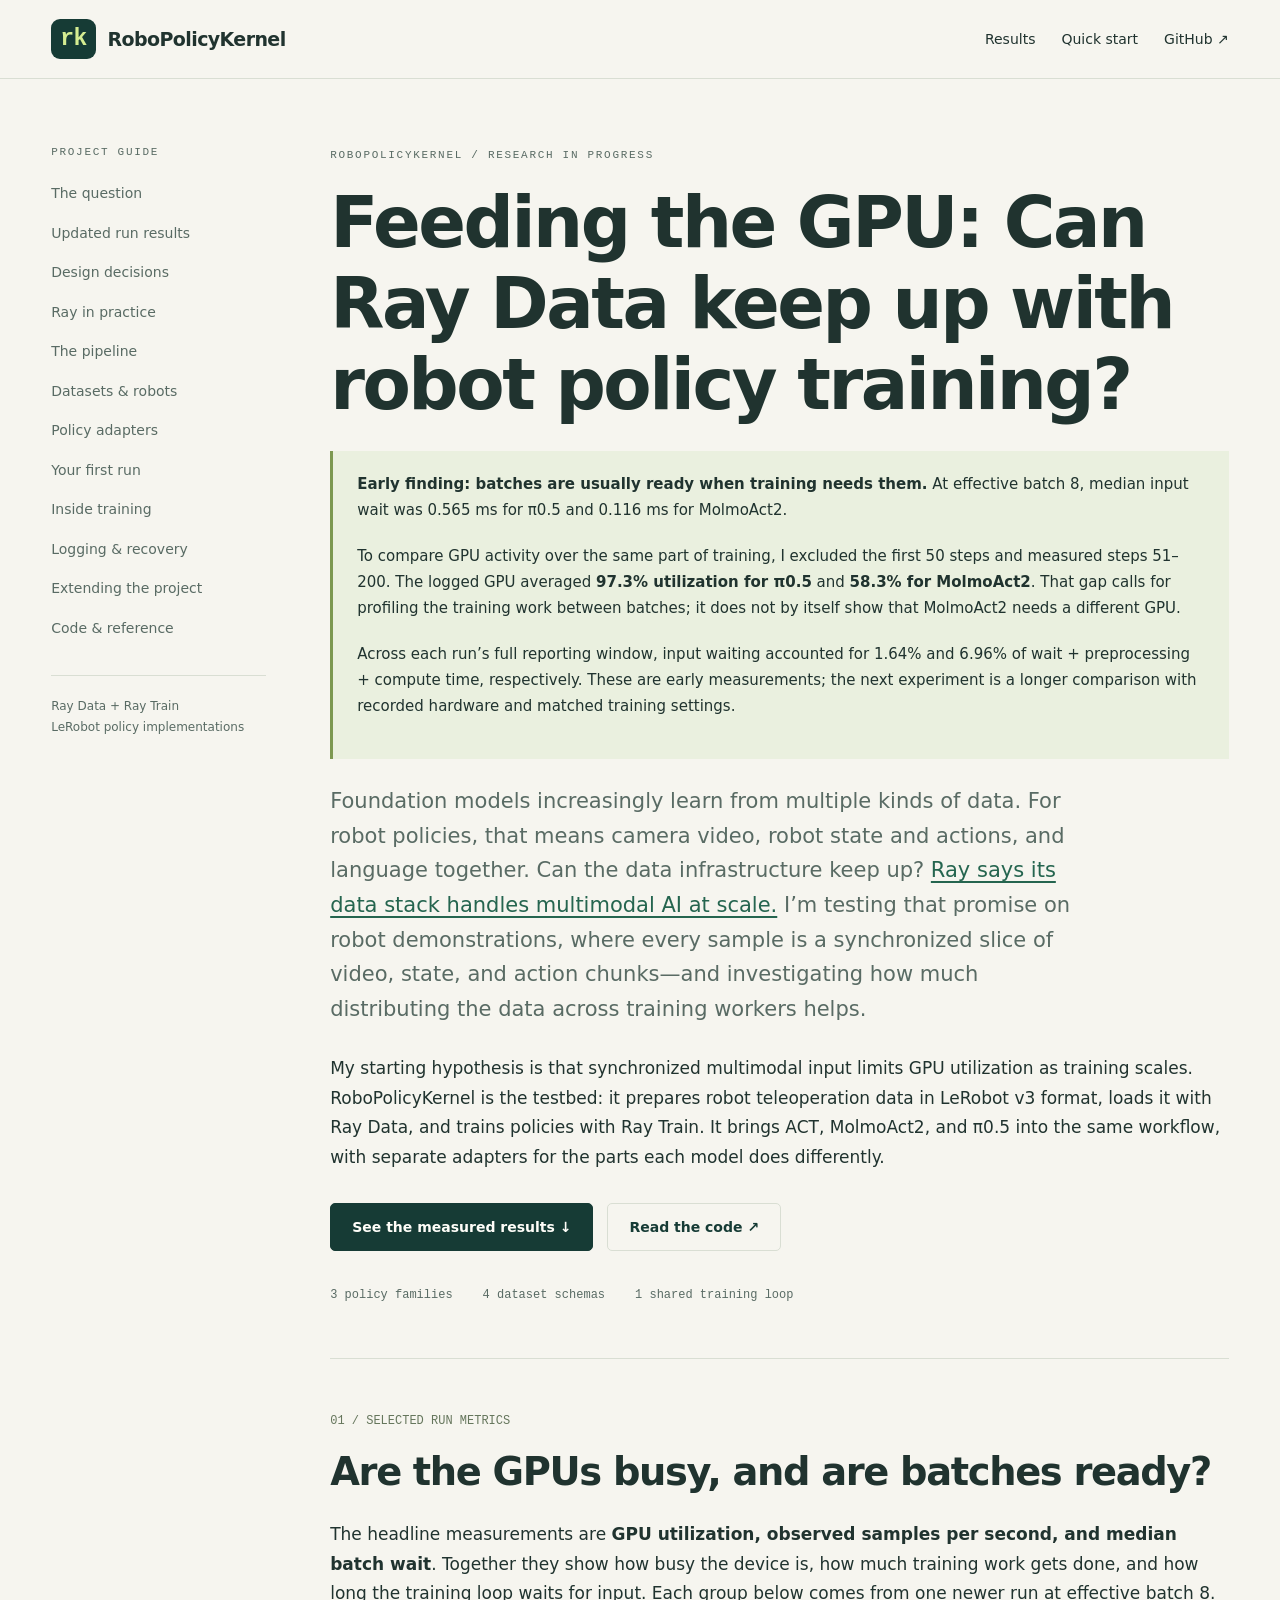
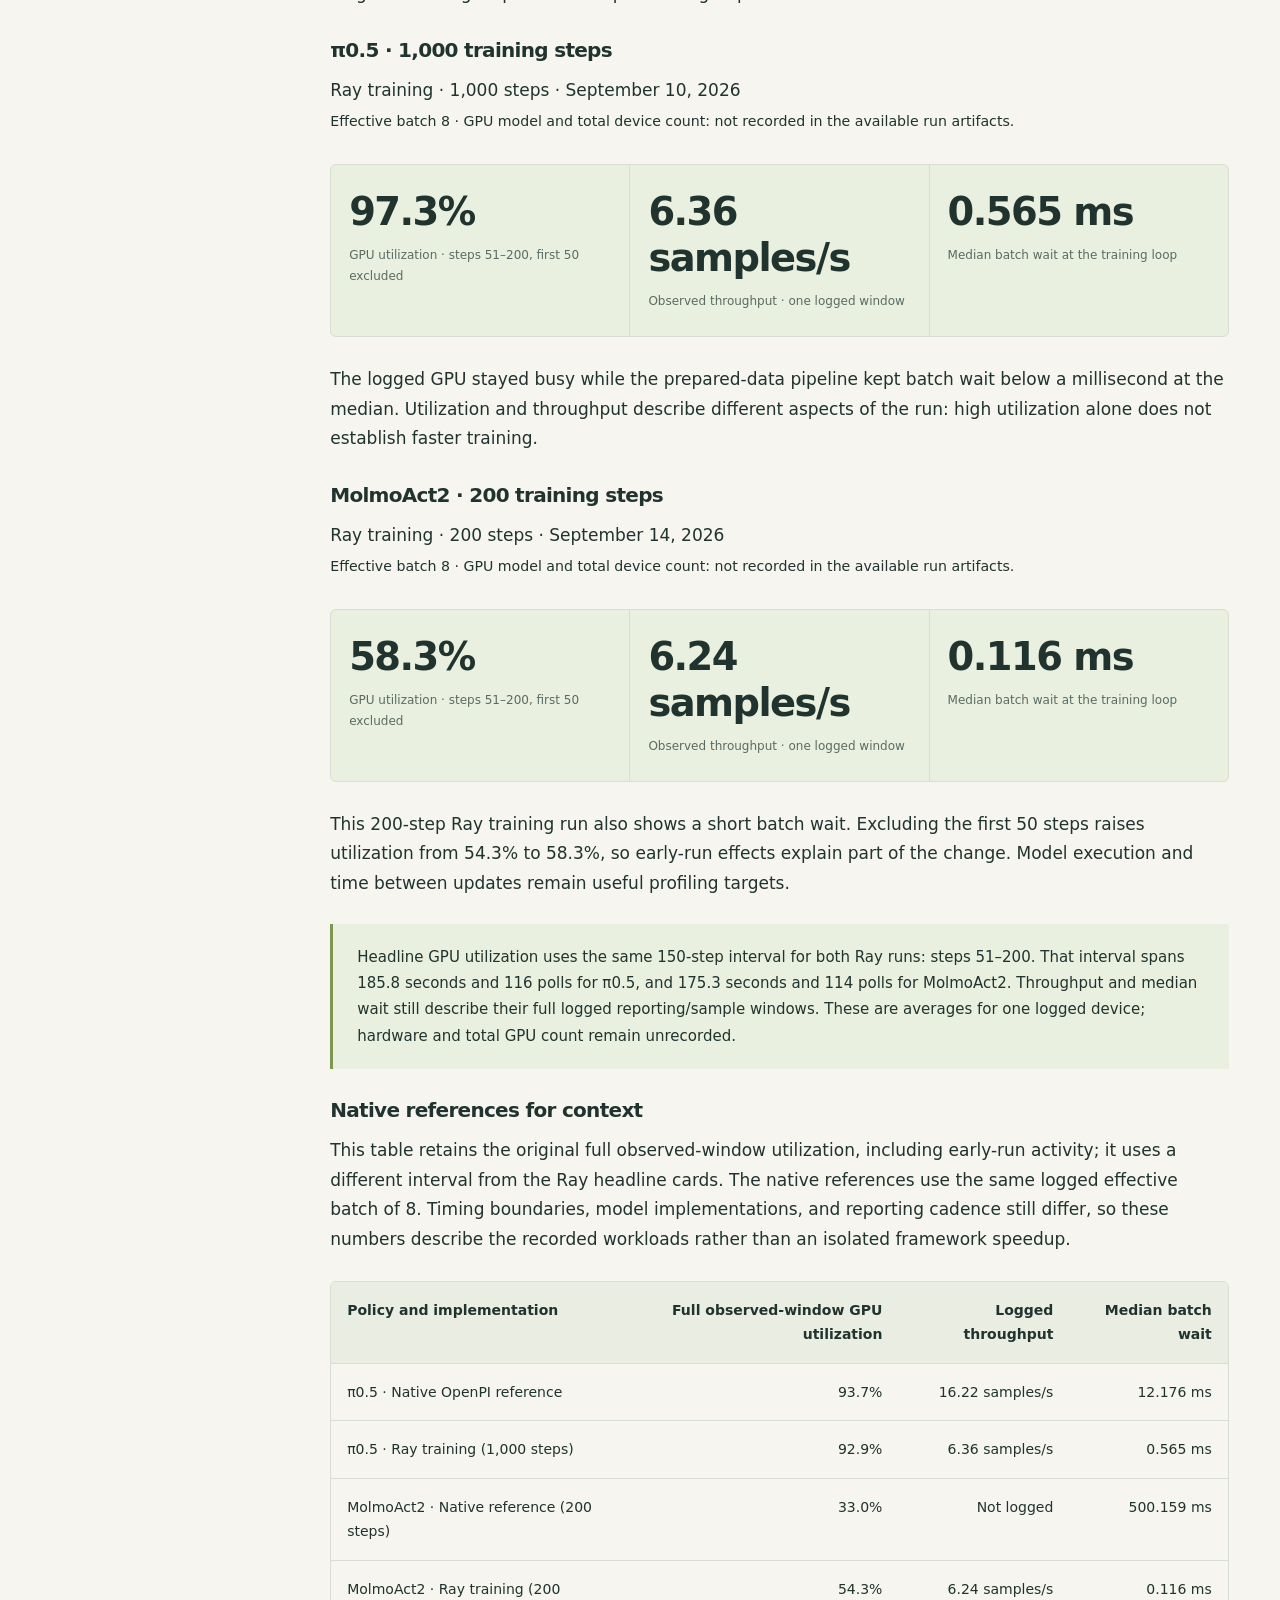
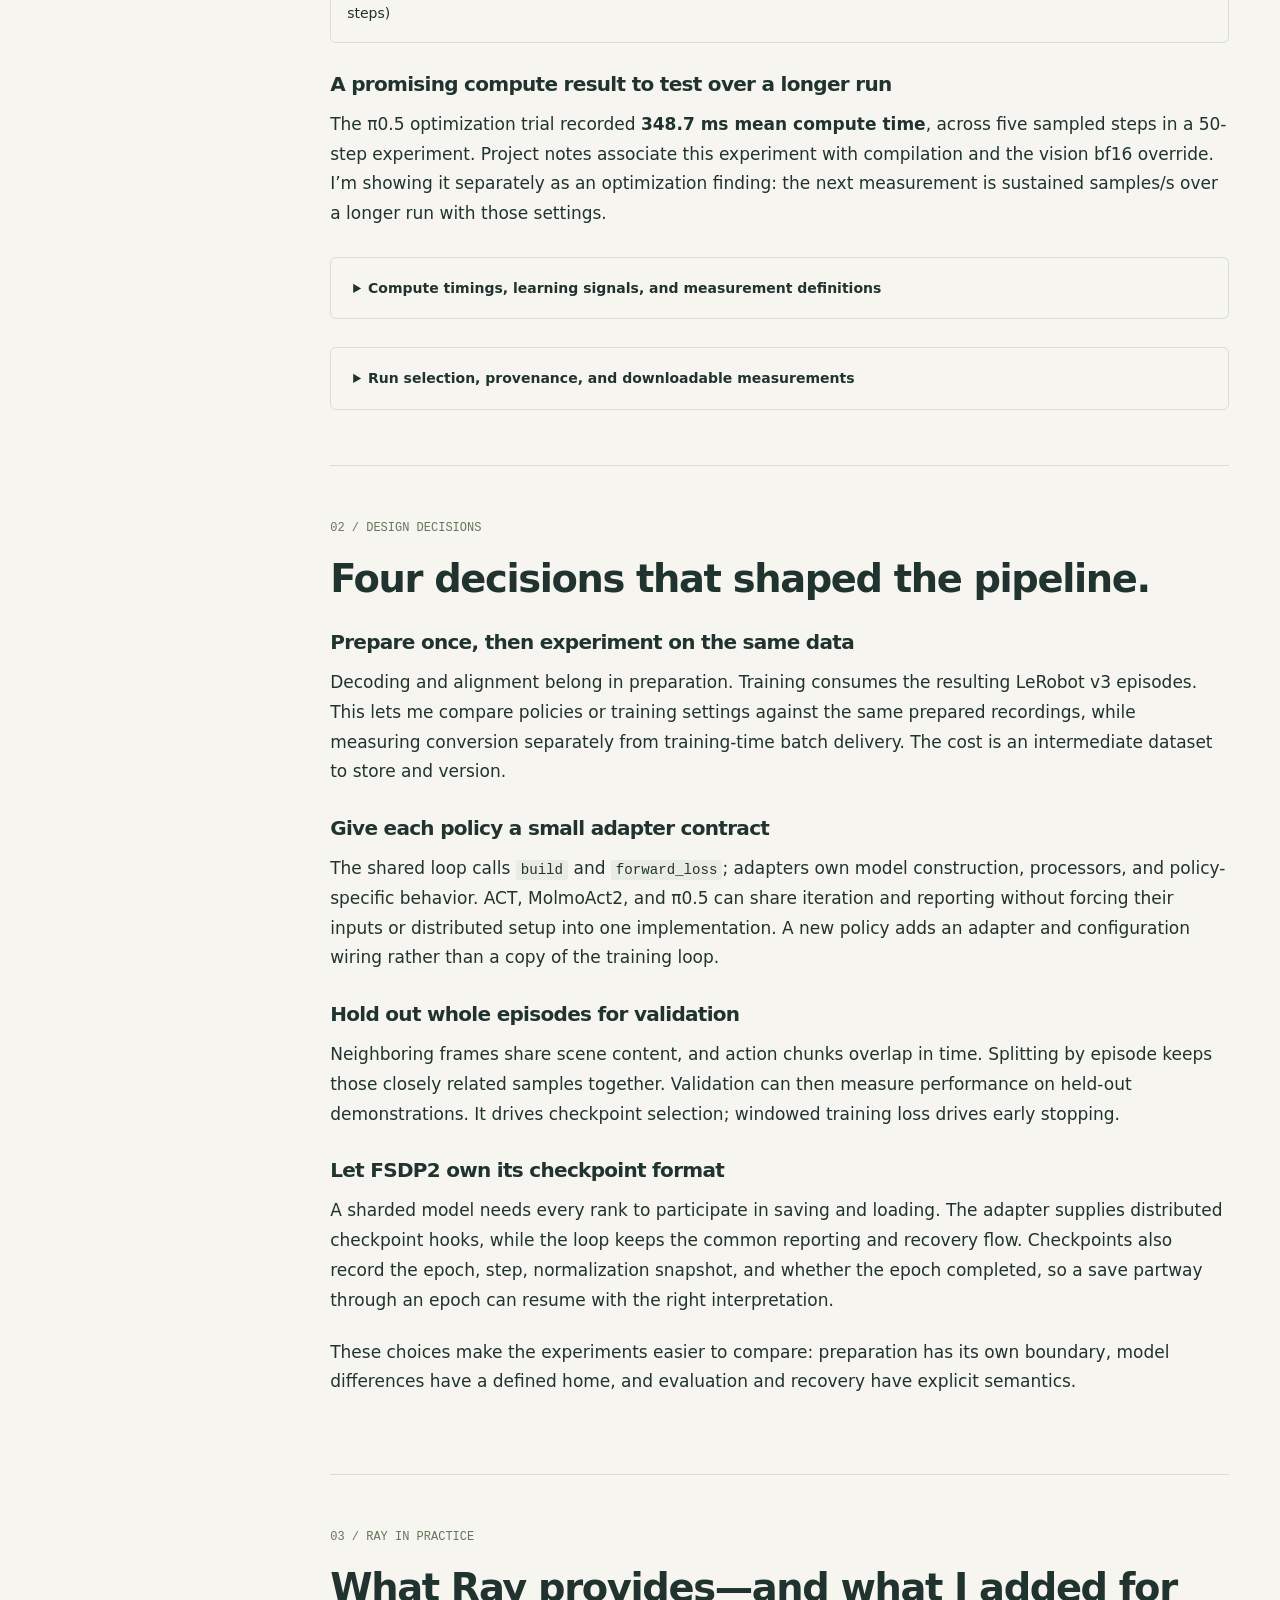
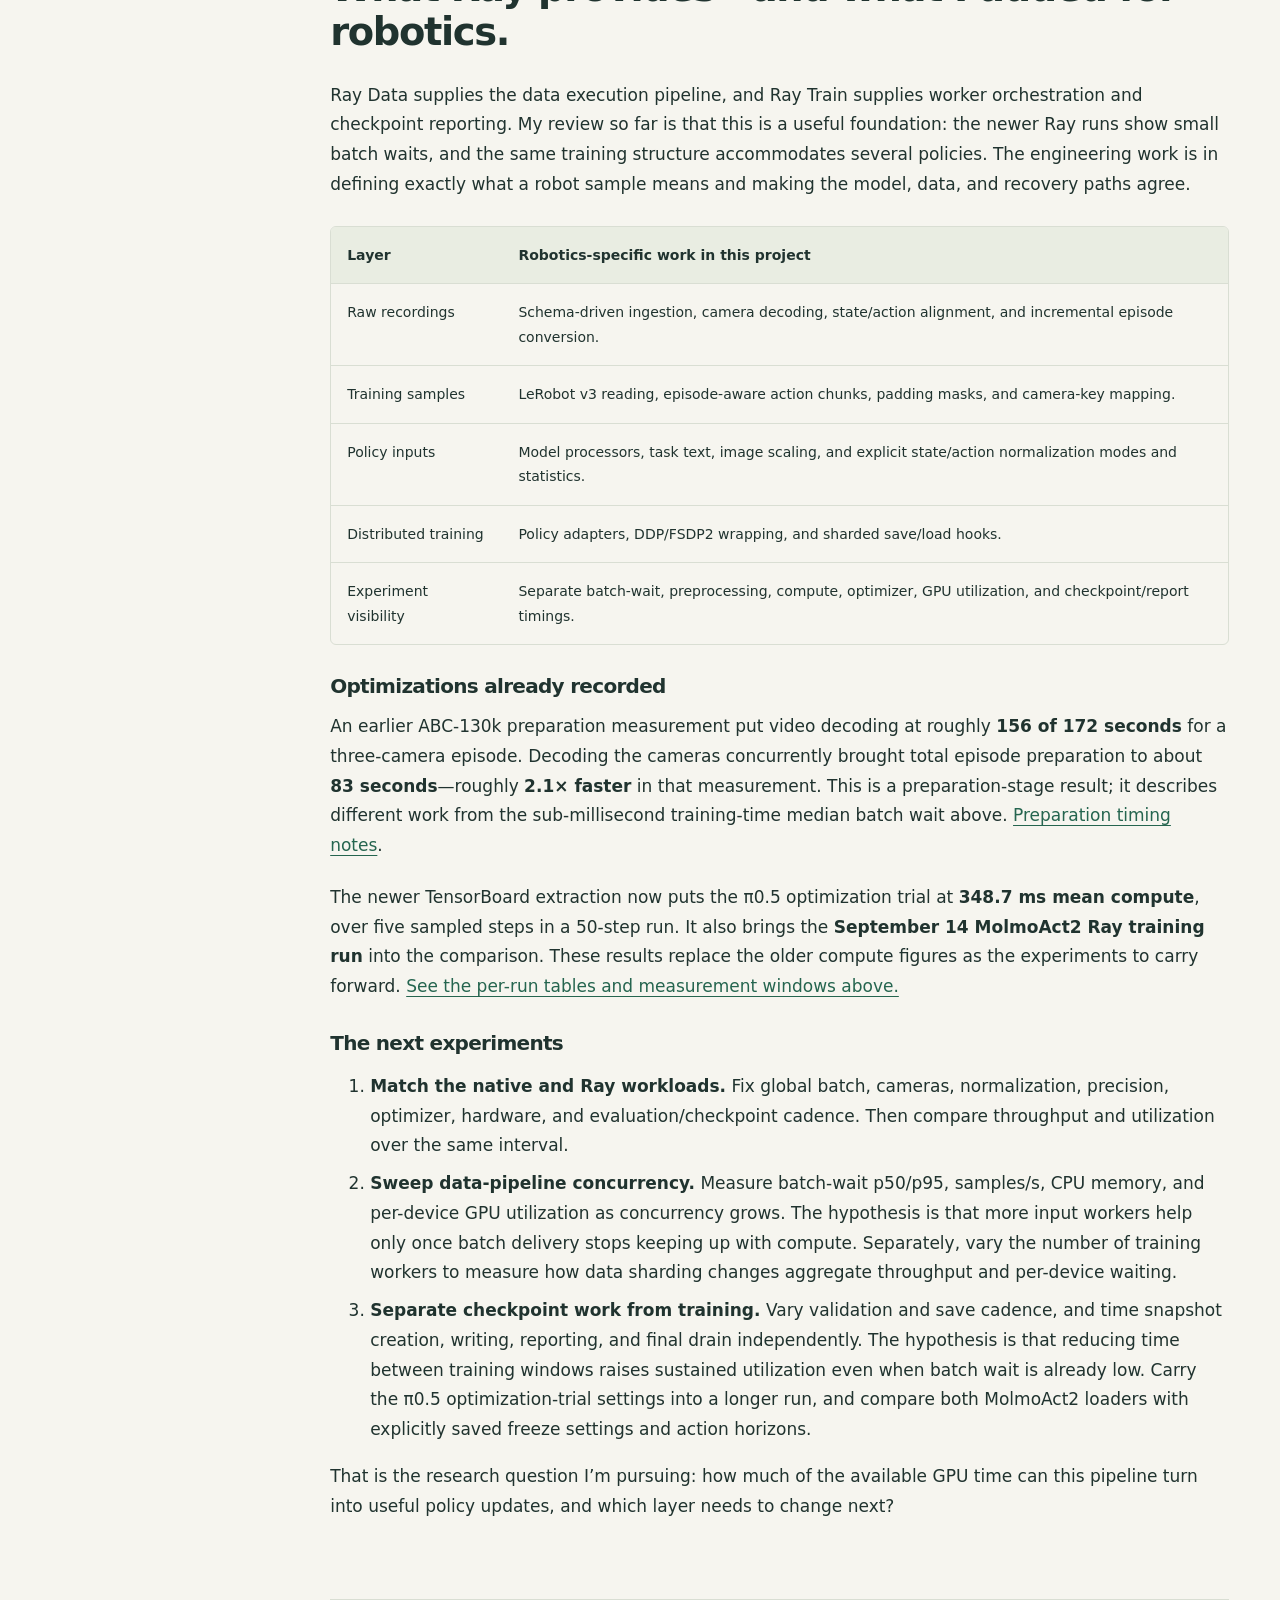
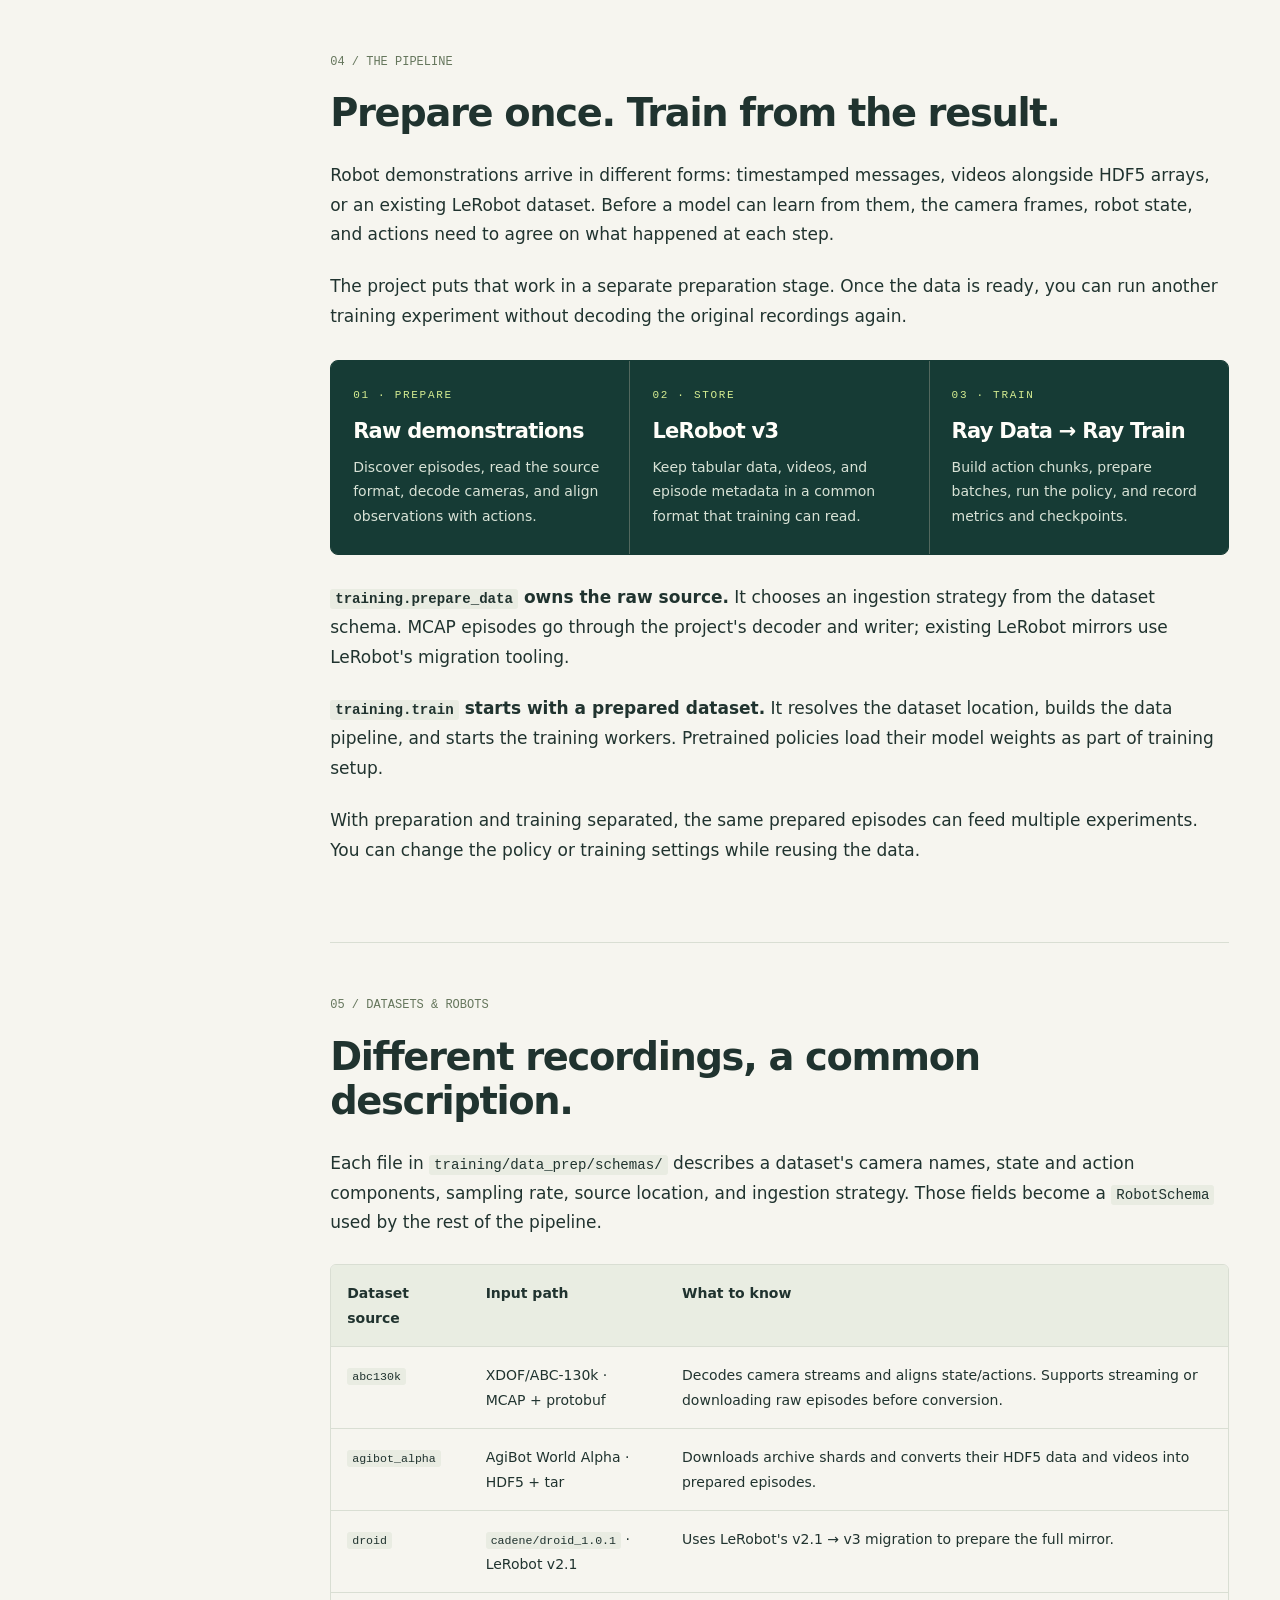
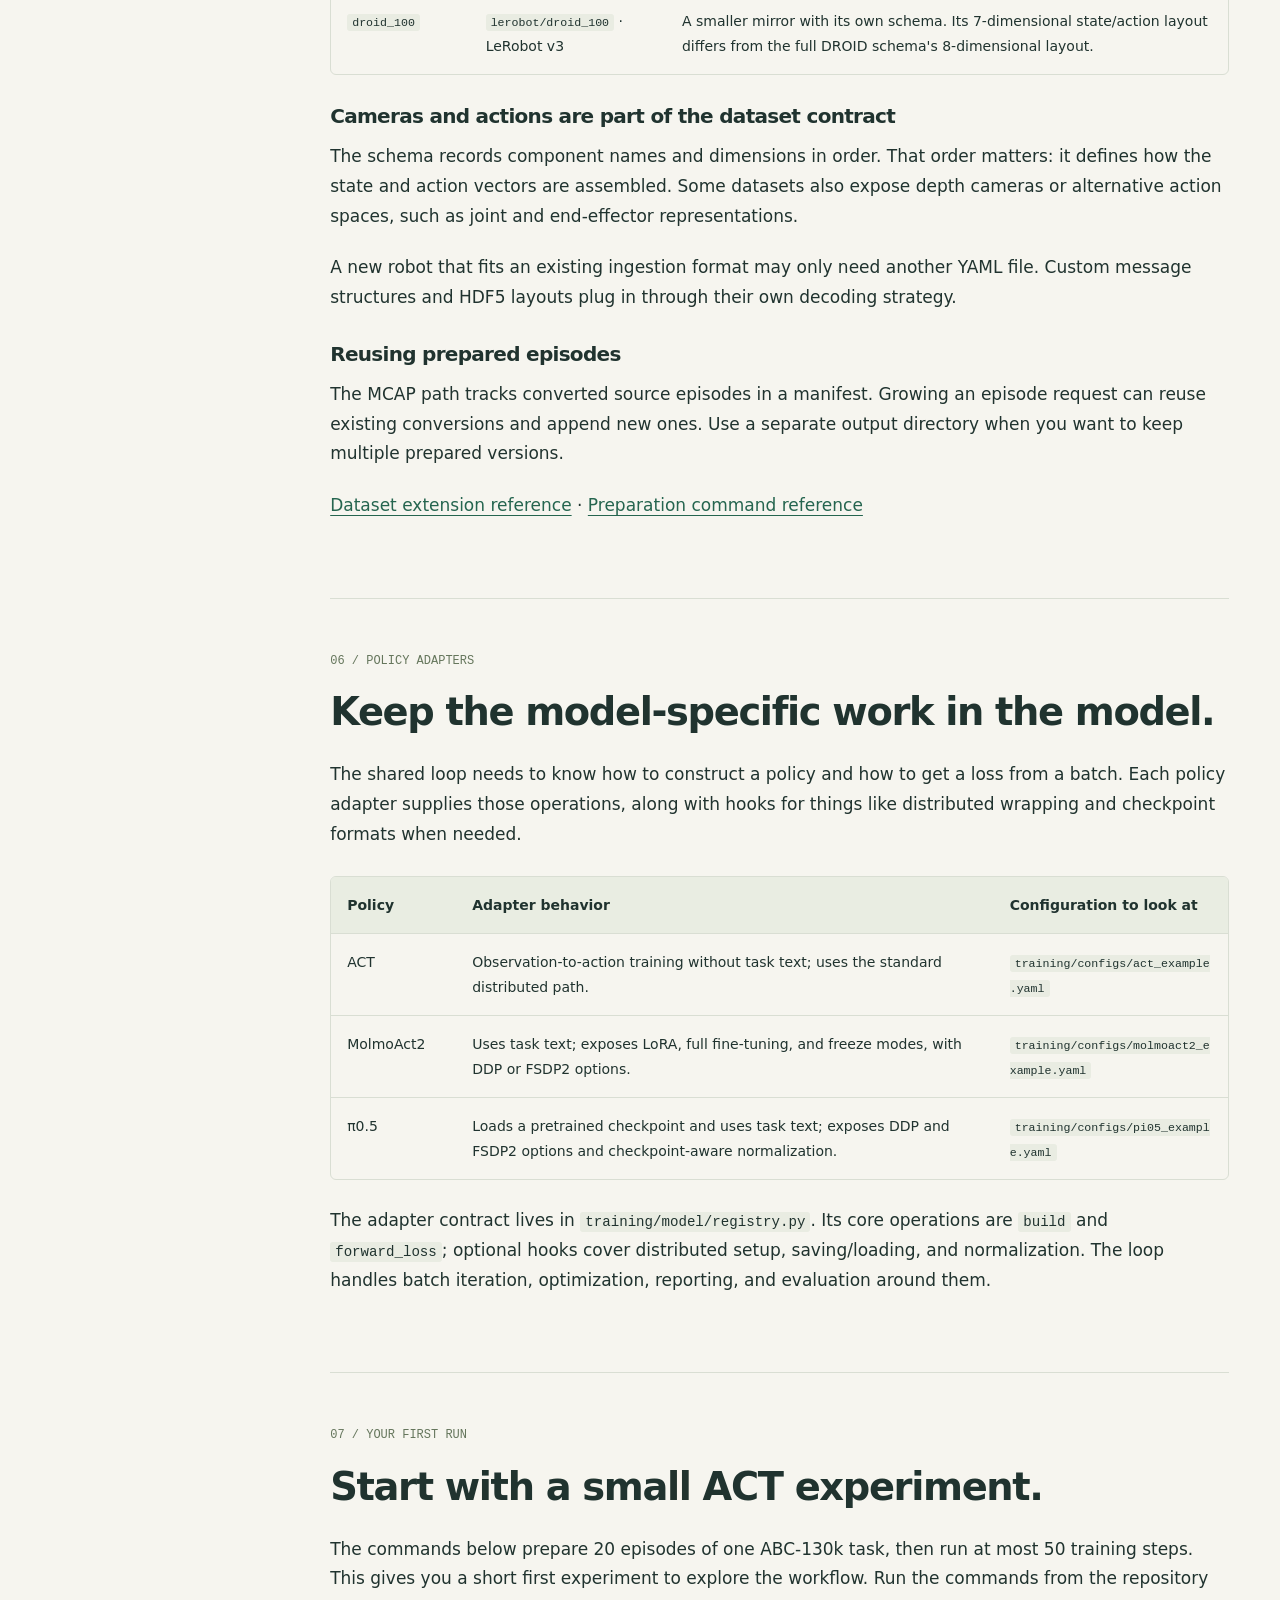
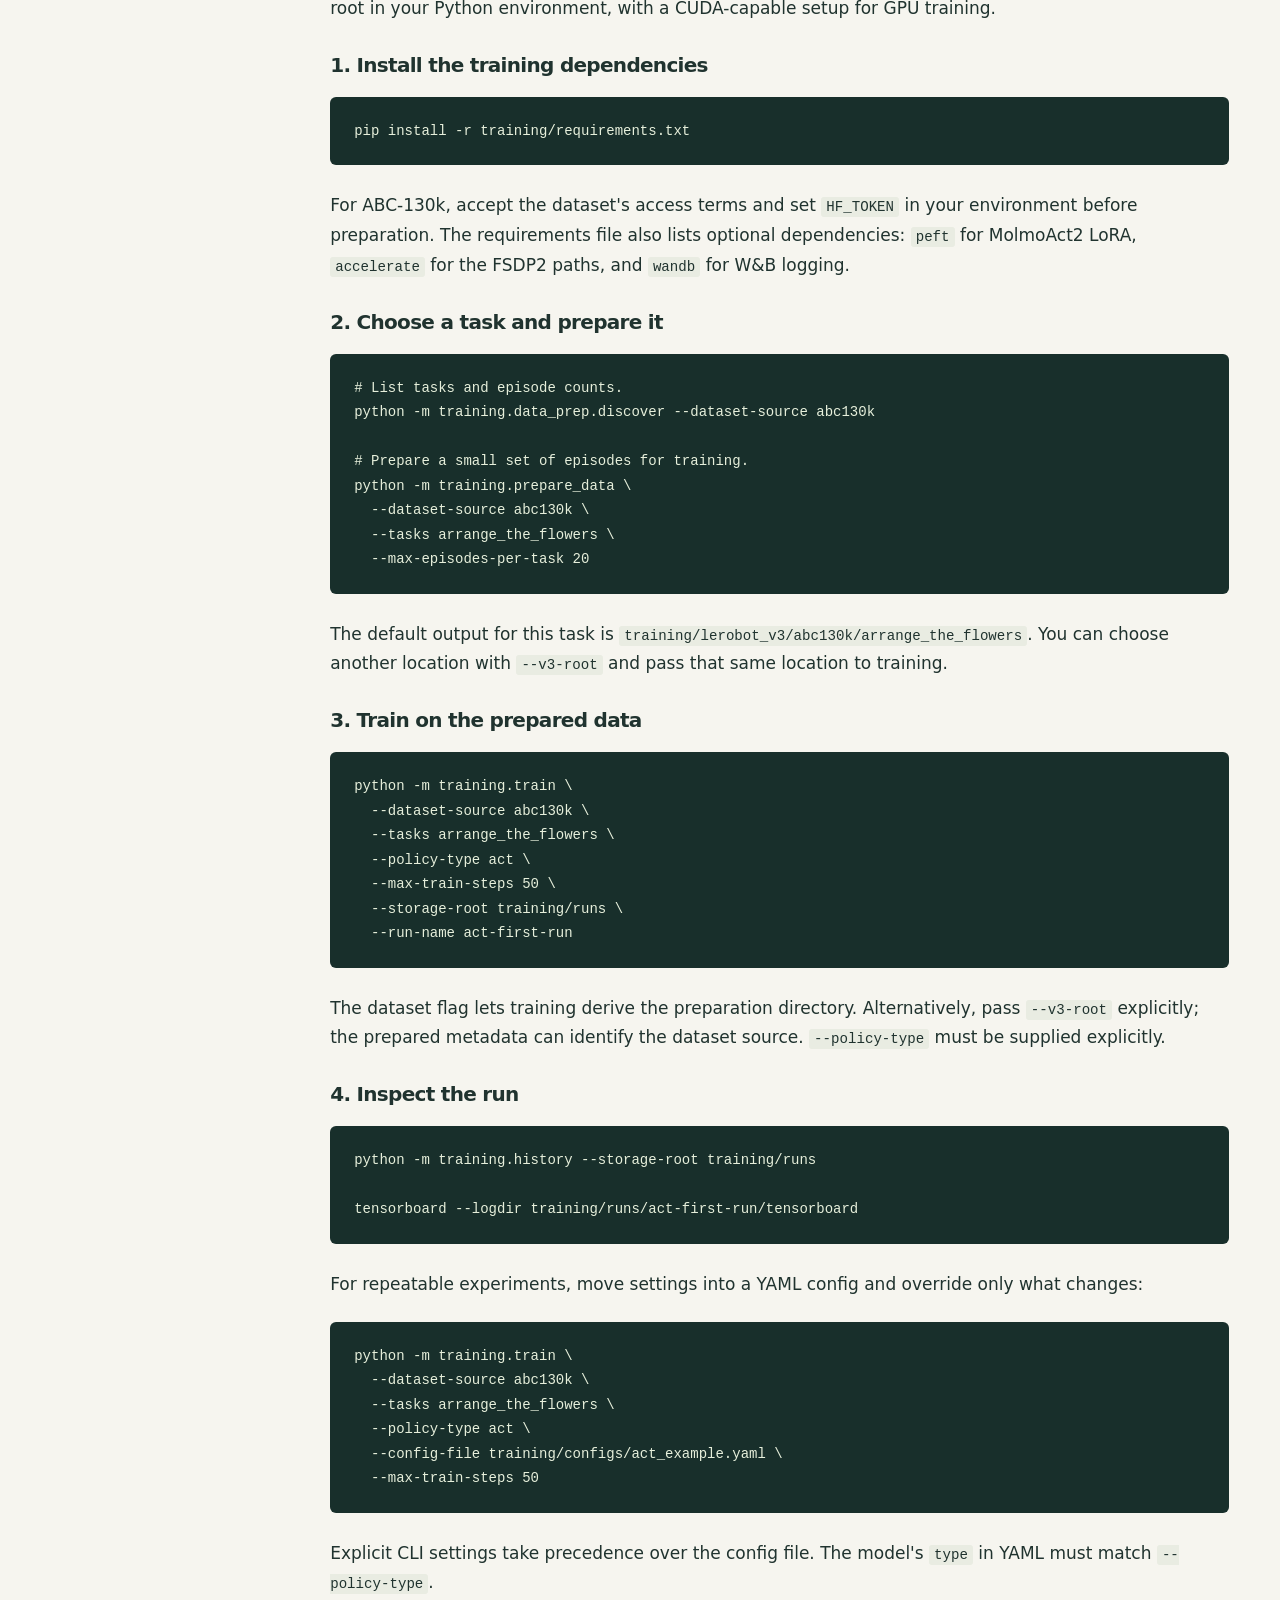
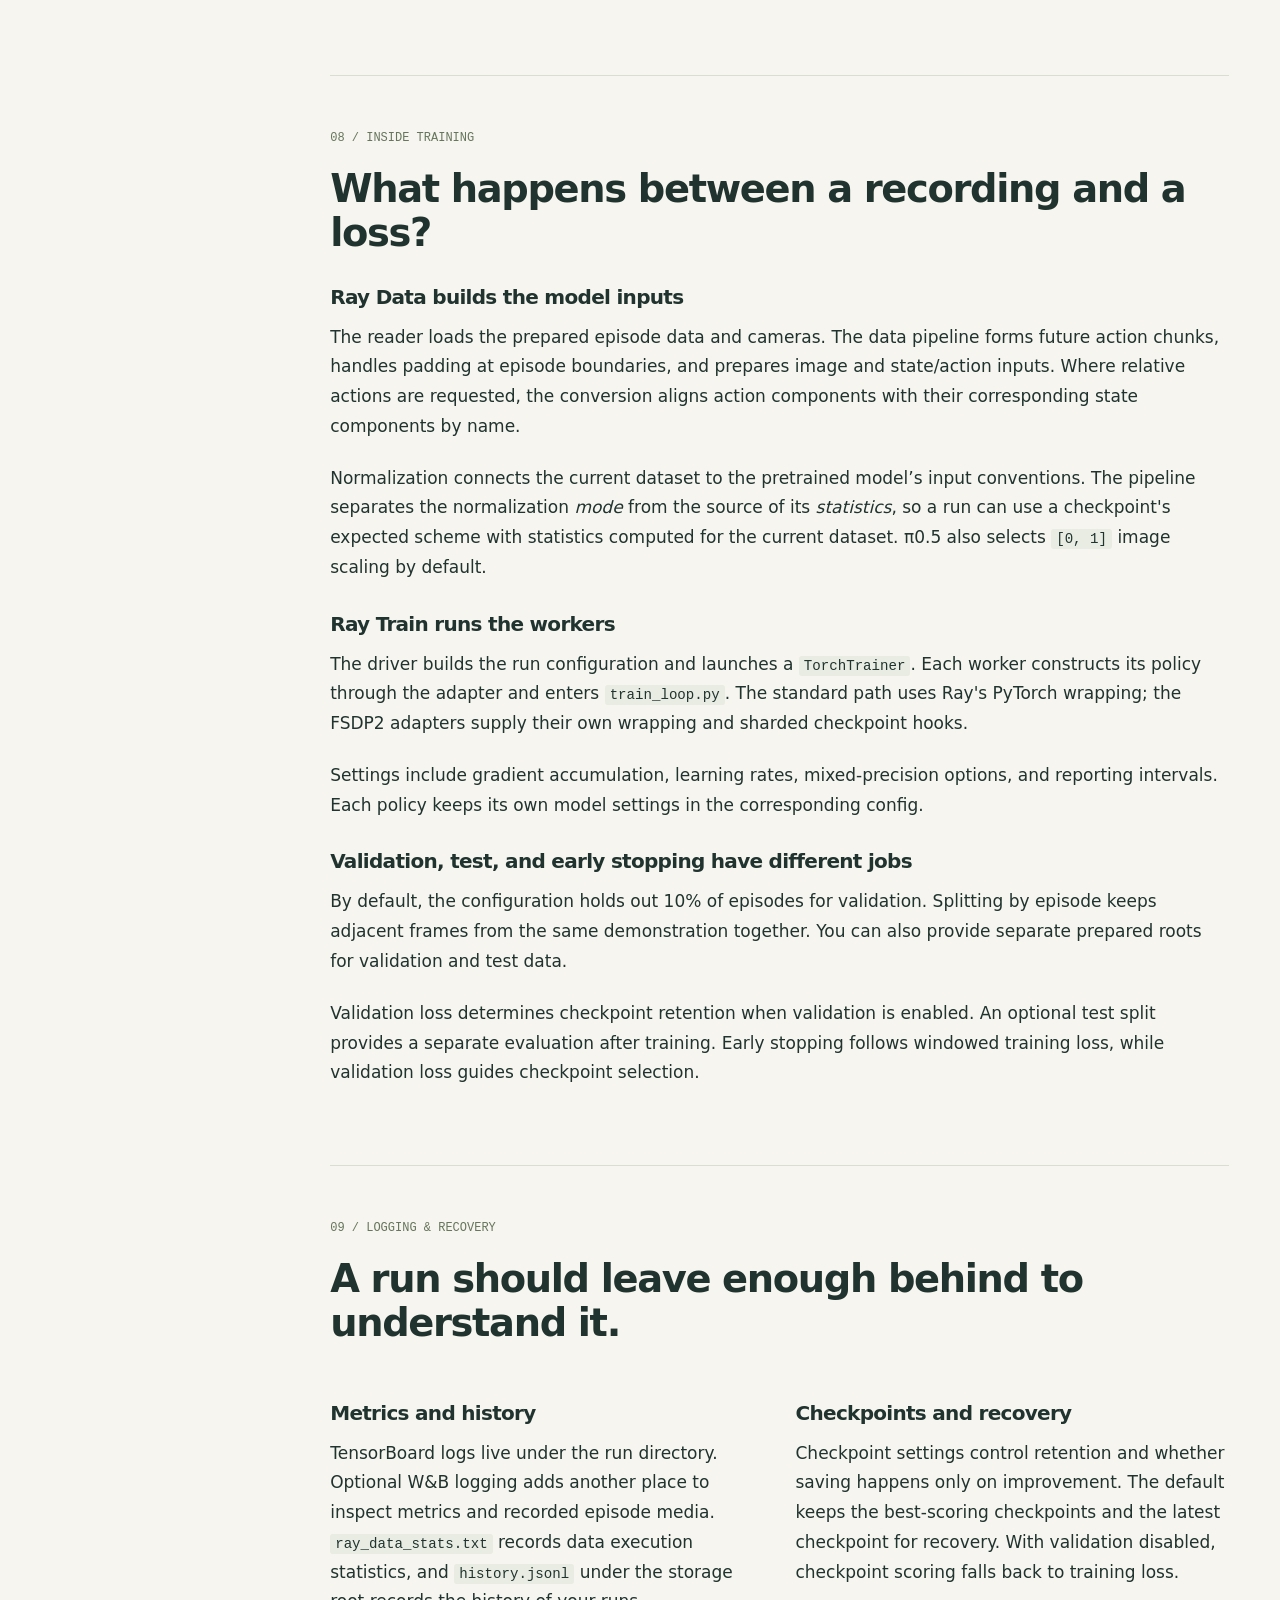
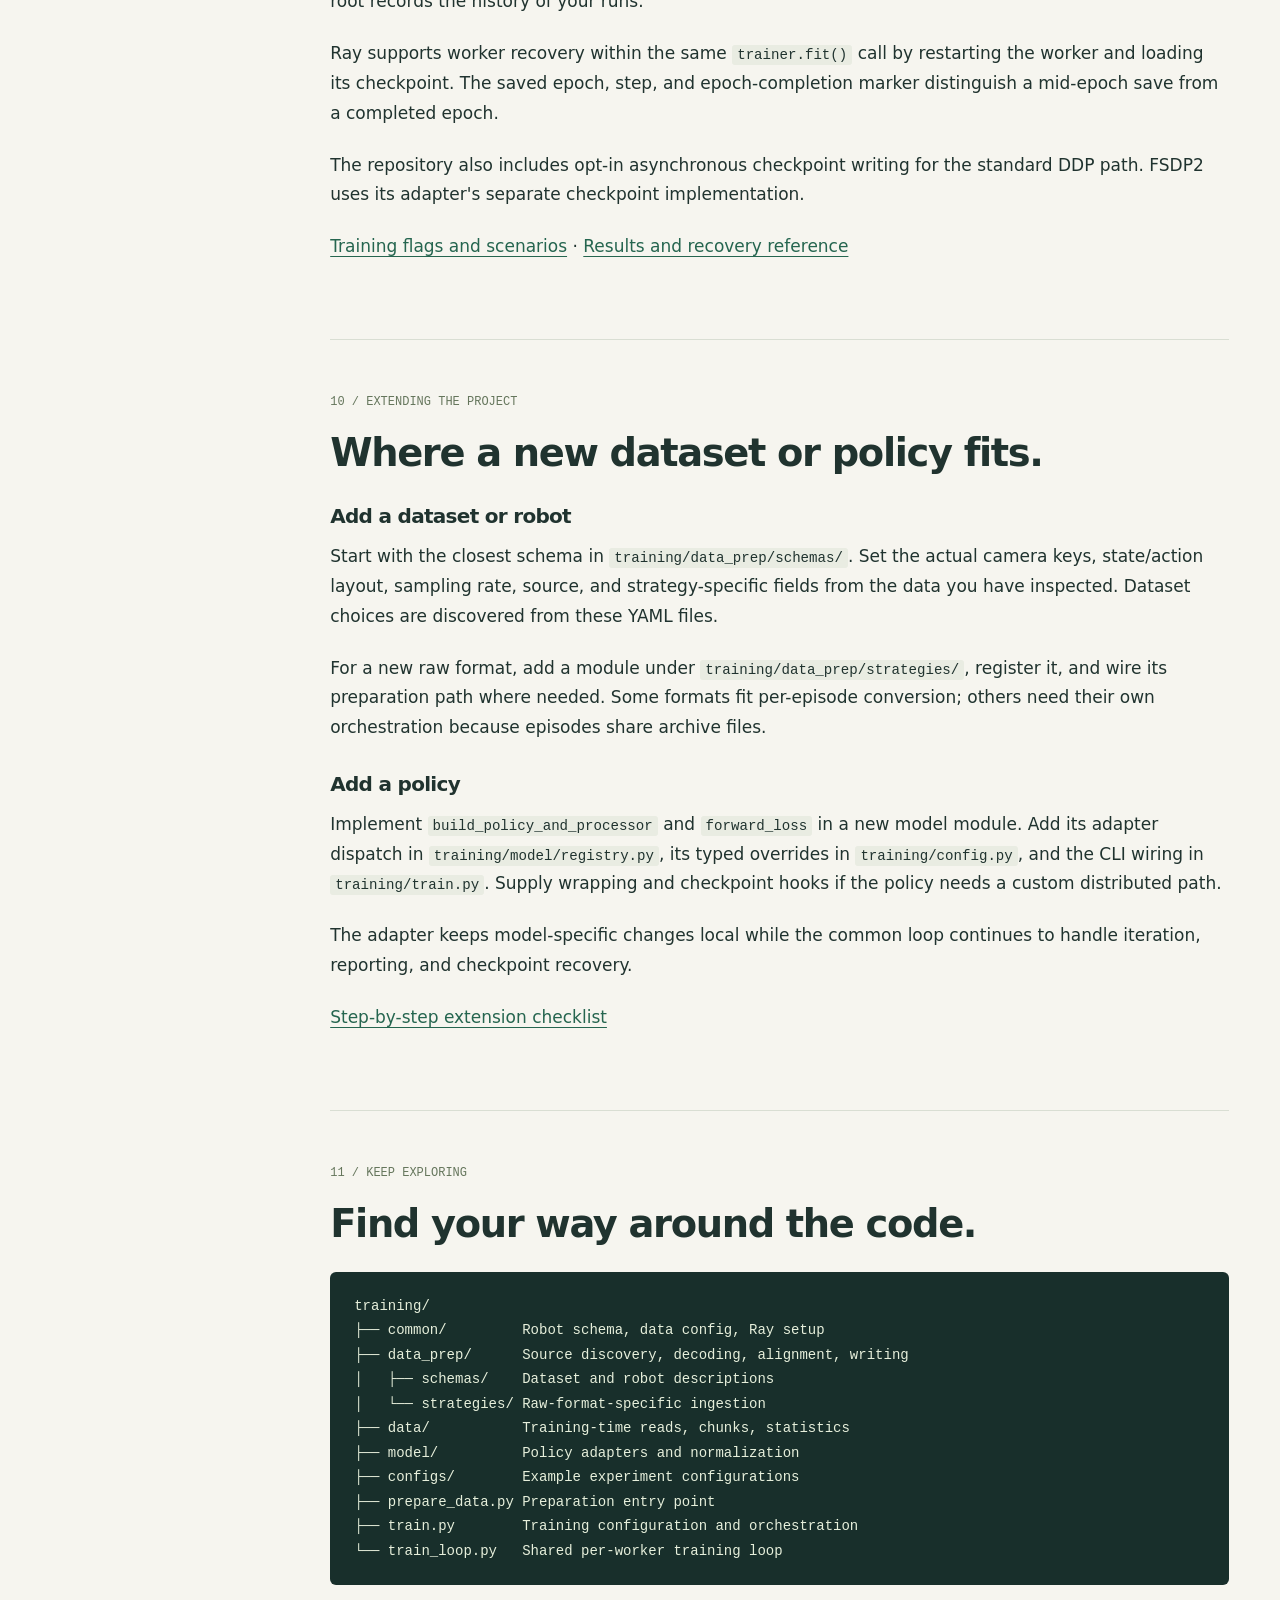
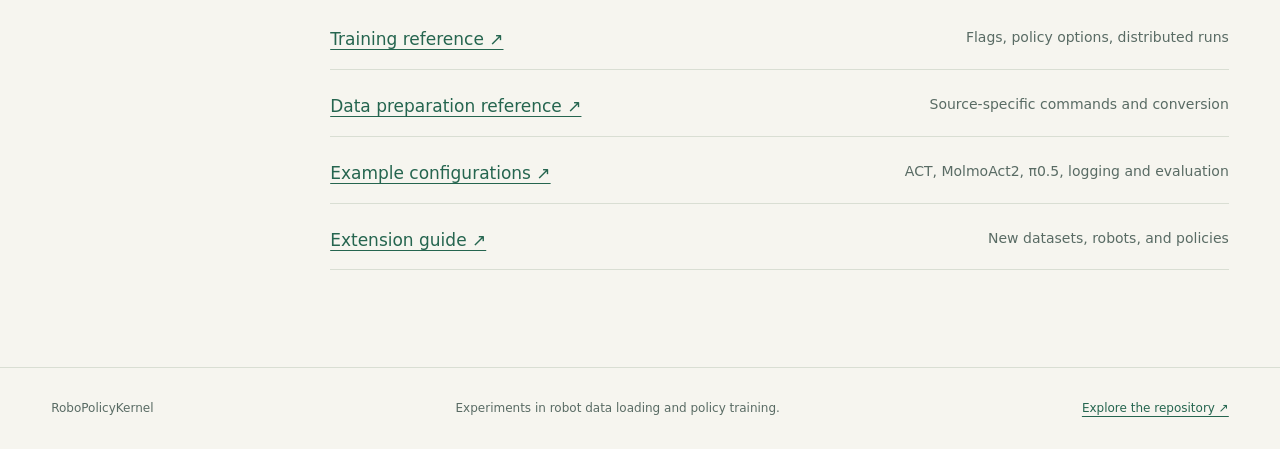
==== commit 837ae467: "updated pages" ====
--- a/site/index.html
+++ b/site/index.html
@@ -3,7 +3,7 @@
 <head>
   <meta charset="utf-8">
   <meta name="viewport" content="width=device-width, initial-scale=1">
-  <title>Testing Ray for robot policy training · RoboPolicyKernel</title>
+  <title>Feeding the GPU: Can Ray Data keep up with robot policy training?</title>
   <meta name="description" content="Newer π0.5 and MolmoAct2 run results: GPU utilization, data wait, throughput, and the design decisions behind RoboPolicyKernel.">
   <meta name="theme-color" content="#163b35">
   <link rel="icon" type="image/svg+xml" href="assets/favicon.svg">
@@ -40,9 +40,14 @@
     </aside>
     <main id="content" tabindex="-1"><div class="hero" id="overview">
 <p class="eyebrow">RoboPolicyKernel / Research in progress</p>
-<h1>Can Ray keep up with<br>robot policy training?</h1>
-<p class="lede">Robot policies now learn from multi-camera video, robot state, and language at once, and the data loader is becoming the bottleneck. <a href="https://docs.ray.io/en/latest/data/data.html">Ray says its data stack handles multimodal AI at scale.</a> I'm testing whether that holds for robot demonstrations, where every sample is a synchronized slice of video, state, and action chunks.</p>
-<p>My starting hypothesis is that synchronized multimodal input can limit GPU utilization as training scales. RoboPolicyKernel is the testbed: it prepares robot teleoperation data in LeRobot v3 format, loads it with Ray Data, and trains policies with Ray Train. It brings ACT, MolmoAct2, and π0.5 into the same workflow, with separate adapters for the parts each model does differently.</p>
+<h1>Feeding the GPU: Can Ray Data keep up with robot policy training?</h1>
+<div class="callout">
+<p><strong>Early finding: batches are usually ready when training needs them.</strong> At effective batch 8, median input wait was 0.565 ms for π0.5 and 0.116 ms for MolmoAct2.</p>
+<p>To compare GPU activity over the same part of training, I excluded the first 50 steps and measured steps 51–200. The logged GPU averaged <strong>97.3% utilization for π0.5</strong> and <strong>58.3% for MolmoAct2</strong>. That gap calls for profiling the training work between batches; it does not by itself show that MolmoAct2 needs a different GPU.</p>
+<p>Across each run’s full reporting window, input waiting accounted for 1.64% and 6.96% of wait + preprocessing + compute time, respectively. These are early measurements; the next experiment is a longer comparison with recorded hardware and matched training settings.</p>
+</div>
+<p class="lede">Foundation models increasingly learn from multiple kinds of data. For robot policies, that means camera video, robot state and actions, and language together. Can the data infrastructure keep up? <a href="https://docs.ray.io/en/latest/data/data.html">Ray says its data stack handles multimodal AI at scale.</a> I’m testing that promise on robot demonstrations, where every sample is a synchronized slice of video, state, and action chunks—and investigating how much distributing the data across training workers helps.</p>
+<p>My starting hypothesis is that synchronized multimodal input limits GPU utilization as training scales. RoboPolicyKernel is the testbed: it prepares robot teleoperation data in LeRobot v3 format, loads it with Ray Data, and trains policies with Ray Train. It brings ACT, MolmoAct2, and π0.5 into the same workflow, with separate adapters for the parts each model does differently.</p>
 <div class="hero-actions">
 <a class="button" href="#results">See the measured results ↓</a>
 <a class="button secondary" href="https://github.com/ratharva/RoboPolicyKernel">Read the code ↗</a>
@@ -54,51 +59,51 @@
 <h2>Are the GPUs busy, and are batches ready?</h2>
 <p>The headline measurements are <strong>GPU utilization, observed samples per second, and median batch wait</strong>. Together they show how busy the device is, how much training work gets done, and how long the training loop waits for input. Each group below comes from one newer run at effective batch 8.</p>
 <h3>π0.5 · 1,000 training steps</h3>
-<p><code>full_fix_tb</code> · September 10, 2026</p><div class="metric-strip">
-<div><strong>92.9%</strong><span>Mean GPU utilization through training cutoff</span></div>
+<p>Ray training · 1,000 steps · September 10, 2026<br><small>Effective batch 8 · GPU model and total device count: not recorded in the available run artifacts.</small></p><div class="metric-strip">
+<div><strong>97.3%</strong><span>GPU utilization · steps 51–200, first 50 excluded</span></div>
 <div><strong>6.36 samples/s</strong><span>Observed throughput · one logged window</span></div>
 <div><strong>0.565 ms</strong><span>Median batch wait at the training loop</span></div>
 </div><p>The logged GPU stayed busy while the prepared-data pipeline kept batch wait below a millisecond at the median. Utilization and throughput describe different aspects of the run: high utilization alone does not establish faster training.</p>
 <h3>MolmoAct2 · 200 training steps</h3>
-<p><code>molmoact2-freeze-matched</code> · September 14, 2026</p><div class="metric-strip">
-<div><strong>54.3%</strong><span>Mean GPU utilization through training cutoff</span></div>
+<p>Ray training · 200 steps · September 14, 2026<br><small>Effective batch 8 · GPU model and total device count: not recorded in the available run artifacts.</small></p><div class="metric-strip">
+<div><strong>58.3%</strong><span>GPU utilization · steps 51–200, first 50 excluded</span></div>
 <div><strong>6.24 samples/s</strong><span>Observed throughput · one logged window</span></div>
 <div><strong>0.116 ms</strong><span>Median batch wait at the training loop</span></div>
-</div><p>This newer freeze-matched experiment also shows a short batch wait. Its lower utilization makes model execution and time between updates useful targets for the next profiling run.</p>
-<p class="callout">GPU utilization is an average for the one logged device, including startup and intervening work through the training cutoff. These are observed run results; the two architectures have different training workloads.</p>
+</div><p>This 200-step Ray training run also shows a short batch wait. Excluding the first 50 steps raises utilization from 54.3% to 58.3%, so early-run effects explain part of the change. Model execution and time between updates remain useful profiling targets.</p>
+<p class="callout">Headline GPU utilization uses the same 150-step interval for both Ray runs: steps 51–200. That interval spans 185.8 seconds and 116 polls for π0.5, and 175.3 seconds and 114 polls for MolmoAct2. Throughput and median wait still describe their full logged reporting/sample windows. These are averages for one logged device; hardware and total GPU count remain unrecorded.</p>
 <h3>Native references for context</h3>
-<p>The native references use the same logged effective batch of 8. Timing boundaries, model implementations, and reporting cadence still differ, so these numbers describe the recorded workloads rather than an isolated framework speedup.</p>
+<p>This table retains the original full observed-window utilization, including early-run activity; it uses a different interval from the Ray headline cards. The native references use the same logged effective batch of 8. Timing boundaries, model implementations, and reporting cadence still differ, so these numbers describe the recorded workloads rather than an isolated framework speedup.</p>
 <div class="table-wrap">
 <table>
 <thead>
 <tr>
 <th>Policy and implementation</th>
-<th style="text-align: right;">GPU utilization</th>
+<th style="text-align: right;">Full observed-window GPU utilization</th>
 <th style="text-align: right;">Logged throughput</th>
 <th style="text-align: right;">Median batch wait</th>
 </tr>
 </thead>
 <tbody>
 <tr>
-<td>π0.5 · Native OpenPI</td>
+<td>π0.5 · Native OpenPI reference</td>
 <td style="text-align: right;">93.7%</td>
 <td style="text-align: right;">16.22 samples/s</td>
 <td style="text-align: right;">12.176 ms</td>
 </tr>
 <tr>
-<td>π0.5 · Ray full fix</td>
+<td>π0.5 · Ray training (1,000 steps)</td>
 <td style="text-align: right;">92.9%</td>
 <td style="text-align: right;">6.36 samples/s</td>
 <td style="text-align: right;">0.565 ms</td>
 </tr>
 <tr>
-<td>MolmoAct2 · Native batch 8</td>
+<td>MolmoAct2 · Native reference (200 steps)</td>
 <td style="text-align: right;">33.0%</td>
 <td style="text-align: right;">Not logged</td>
 <td style="text-align: right;">500.159 ms</td>
 </tr>
 <tr>
-<td>MolmoAct2 · Ray freeze-matched</td>
+<td>MolmoAct2 · Ray training (200 steps)</td>
 <td style="text-align: right;">54.3%</td>
 <td style="text-align: right;">6.24 samples/s</td>
 <td style="text-align: right;">0.116 ms</td>
@@ -107,8 +112,19 @@
 </table>
 </div>
 <h3>A promising compute result to test over a longer run</h3>
-<p>The later π0.5 <code>speedtests/combined</code> probe recorded <strong>348.7 ms mean compute time</strong>, across five sampled steps in a 50-step experiment. Project notes associate this experiment with compilation and the vision bf16 override. I’m showing it separately as an optimization finding: the next measurement is sustained samples/s over a longer run with those settings.</p><details class="measurement-details">
+<p>The π0.5 optimization trial recorded <strong>348.7 ms mean compute time</strong>, across five sampled steps in a 50-step experiment. Project notes associate this experiment with compilation and the vision bf16 override. I’m showing it separately as an optimization finding: the next measurement is sustained samples/s over a longer run with those settings.</p><details class="measurement-details">
 <summary>Compute timings, learning signals, and measurement definitions</summary>
+<h3>Experiment labels and source folders</h3>
+<ul>
+<li><strong>π0.5 · Ray training (1,000 steps)</strong> — source folder: <code>full_fix_tb</code>. Project notes associate this run with normalization changes.</li>
+<li><strong>MolmoAct2 · Ray training (200 steps)</strong> — source folder: <code>molmoact2-freeze-matched</code>. The intended setup freezes the vision-language model and trains the action expert; complete historical launch settings are not preserved in the event files.</li>
+<li><strong>π0.5 · Optimization trial (50 steps)</strong> — source folder: <code>speedtests/combined</code>. Project notes associate this trial with compilation and the vision bf16 override.</li>
+</ul>
+<p>Display names describe the measured experiment. Original source folders remain in the downloadable data for traceability.</p>
+<h3>Why exclude the first 50 steps?</h3>
+<p>A short run can give early initialization and input-pipeline warmup more weight in its mean. The fixed steps 51–200 interval compares equal step counts without selecting the busiest part of either trace. It is a post-warmup comparison window, not proof of steady state. Longer runs are still useful.</p>
+<p>The current training implementation starts GPU polling after policy construction. The measurements therefore do not establish that model loading caused the lower average. Historical launch and profiler traces would be needed to attribute the remaining idle periods.</p>
+
 <table>
 <thead>
 <tr>
@@ -130,8 +146,11 @@
 </tr>
 </tbody>
 </table>
-<p>π0.5 full-fix logs a full-epoch training mean of <strong>0.385</strong> and a final sampled minibatch loss of <strong>0.130</strong>; it has no held-out validation metric. MolmoAct2 freeze-matched logs a full-epoch training mean of <strong>0.276</strong>, a final sampled minibatch loss of <strong>0.065</strong>, and one validation value of <strong>0.424 at step 200</strong>. These describe learning within each run; their different objectives and normalization make raw cross-model loss comparisons unsuitable.</p>
-<p>Native π0.5 was recorded September 10 at 12:49 Pacific, followed by full-fix at 14:54 and the combined probe at 15:57. Native MolmoAct2 batch 8 was recorded September 14 at 01:38, followed by freeze-matched at 02:08. The freeze-matched name identifies the intended experiment; complete historical launch settings are not embedded in the scalar files.</p><h3>How the measurements are calculated</h3>
+<p>The π0.5 Ray training run logs a full-epoch training mean of <strong>0.385</strong> and a final sampled minibatch loss of <strong>0.130</strong>; it has no held-out validation metric. The MolmoAct2 Ray training run logs a full-epoch training mean of <strong>0.276</strong>, a final sampled minibatch loss of <strong>0.065</strong>, and one validation value of <strong>0.424 at step 200</strong>. These describe learning within each run; their different objectives and normalization make raw cross-model loss comparisons unsuitable.</p>
+<p>Native π0.5 was recorded September 10 at 12:49 Pacific, followed by Ray training at 14:54 and the optimization trial at 15:57. Native MolmoAct2 batch 8 was recorded September 14 at 01:38, followed by Ray training at 02:08. Complete historical launch settings are not embedded in the scalar files.</p><h3>Window-wide batch wait versus sampled step timings</h3>
+<p>The opening answer uses the recorded <code>perf/io_bound_fraction</code>: <strong>1.64% for π0.5</strong> and <strong>6.96% for MolmoAct2</strong>, each from one full reporting window. In the current training code this is summed batch wait divided by summed wait, preprocessing, and forward/backward compute. Optimizer time is outside that denominator; it is not a percentage of total job runtime.</p>
+<p>The individual phase timers are logged only every ten steps. Their sampled means can miss waits that the window accumulator includes, so dividing sampled mean wait by sampled compute time does not establish that the entire run spends under 0.1% waiting. Batch-wait timers also measure the interval before consumption, not upstream decode cost alone.</p>
+<h3>How the measurements are calculated</h3>
 <p>GPU utilization is the arithmetic mean of one device’s polling samples from the first scalar through the last logged training-loss timestamp, including startup and intervening work. For native π0.5, the end is estimated from the final checkpoint timestamp minus its save duration; its last loss window is at index 900 while GPU polls extend to 999. Later polling and checkpoint tails are excluded from the headline utilization.</p>
 <p>Phase timing excludes step 0. Ray logs sampled individual steps; native timers can be interval averages. Native π0.5 compute includes optimizer work, while Ray reports the optimizer separately. Throughput uses step-weighted logged windows: nine for native π0.5, one for the newer Ray full run, and one for Ray MolmoAct2. Missing samples/s metrics are left as missing, rather than estimated from compute time. Checkpoint timers can include reporting, and run cadences differ.</p>
 <p>These are workload observations with matched logged batch sizes, not a controlled framework benchmark. Hardware identity, camera choices, normalization, and full training settings still need to be archived together for that comparison.</p>
@@ -140,7 +159,7 @@
 <summary>Run selection, provenance, and downloadable measurements</summary>
 <p><a href="assets/training-run-summary.json" download>Current results and per-tag statistics (JSON)</a> · <a href="assets/training-run-scalars.csv" download>Current run scalar data (CSV)</a></p>
 <p>All 22 event files were inspected independently, including empty files and interrupted attempts. Five experiments are featured here. Multiple files in one directory are kept separate, and selection uses event timestamps. The summary includes each selected filename, SHA-256 checksum, dates, sample counts, and calculation rules.</p>
-<p>The original async-2 comparison remains available as a historical snapshot: <a href="assets/pi05-run-summary.json" download>older summary</a> and <a href="assets/pi05-run-scalars.csv" download>older scalars</a>. Its 72.14% utilization and 8.235 samples/s are not the newer full-fix results.</p>
+<p>The earlier π0.5 comparison remains available as a historical snapshot: <a href="assets/pi05-run-summary.json" download>older summary</a> and <a href="assets/pi05-run-scalars.csv" download>older scalars</a>. Its 72.14% utilization and 8.235 samples/s are not the newer 1,000-step Ray results.</p>
 </details>
 
 </section>
@@ -195,12 +214,12 @@
 </div>
 <h3>Optimizations already recorded</h3>
 <p>An earlier ABC-130k preparation measurement put video decoding at roughly <strong>156 of 172 seconds</strong> for a three-camera episode. Decoding the cameras concurrently brought total episode preparation to about <strong>83 seconds</strong>—roughly <strong>2.1× faster</strong> in that measurement. This is a preparation-stage result; it describes different work from the sub-millisecond training-time median batch wait above. <a href="https://github.com/ratharva/RoboPolicyKernel/blob/main/docs/03-prepare-data.md#streaming-conversion-no-local-raw-file">Preparation timing notes</a>.</p>
-<p>The newer TensorBoard extraction now puts the combined π0.5 compute probe at <strong>348.7 ms mean compute</strong>, over five sampled steps in a 50-step run. It also brings the <strong>September 14 MolmoAct2 freeze-matched run</strong> into the comparison. These results replace the older compute figures as the experiments to carry forward. <a href="#results">See the per-run tables and measurement windows above.</a></p>
+<p>The newer TensorBoard extraction now puts the π0.5 optimization trial at <strong>348.7 ms mean compute</strong>, over five sampled steps in a 50-step run. It also brings the <strong>September 14 MolmoAct2 Ray training run</strong> into the comparison. These results replace the older compute figures as the experiments to carry forward. <a href="#results">See the per-run tables and measurement windows above.</a></p>
 <h3>The next experiments</h3>
 <ol>
 <li><strong>Match the native and Ray workloads.</strong> Fix global batch, cameras, normalization, precision, optimizer, hardware, and evaluation/checkpoint cadence. Then compare throughput and utilization over the same interval.</li>
-<li><strong>Sweep data-pipeline concurrency.</strong> Measure batch-wait p50/p95, samples/s, CPU memory, and per-device GPU utilization as concurrency grows. The hypothesis is that more input workers help only once batch delivery stops keeping up with compute.</li>
-<li><strong>Separate checkpoint work from training.</strong> Vary validation and save cadence, and time snapshot creation, writing, reporting, and final drain independently. The hypothesis is that reducing time between training windows raises sustained utilization even when batch wait is already low. Carry the combined π0.5 settings into a longer run, and compare both MolmoAct2 loaders with explicitly saved freeze settings and action horizons.</li>
+<li><strong>Sweep data-pipeline concurrency.</strong> Measure batch-wait p50/p95, samples/s, CPU memory, and per-device GPU utilization as concurrency grows. The hypothesis is that more input workers help only once batch delivery stops keeping up with compute. Separately, vary the number of training workers to measure how data sharding changes aggregate throughput and per-device waiting.</li>
+<li><strong>Separate checkpoint work from training.</strong> Vary validation and save cadence, and time snapshot creation, writing, reporting, and final drain independently. The hypothesis is that reducing time between training windows raises sustained utilization even when batch wait is already low. Carry the π0.5 optimization-trial settings into a longer run, and compare both MolmoAct2 loaders with explicitly saved freeze settings and action horizons.</li>
 </ol>
 <p>That is the research question I’m pursuing: how much of the available GPU time can this pipeline turn into useful policy updates, and which layer needs to change next?</p>
 </section>
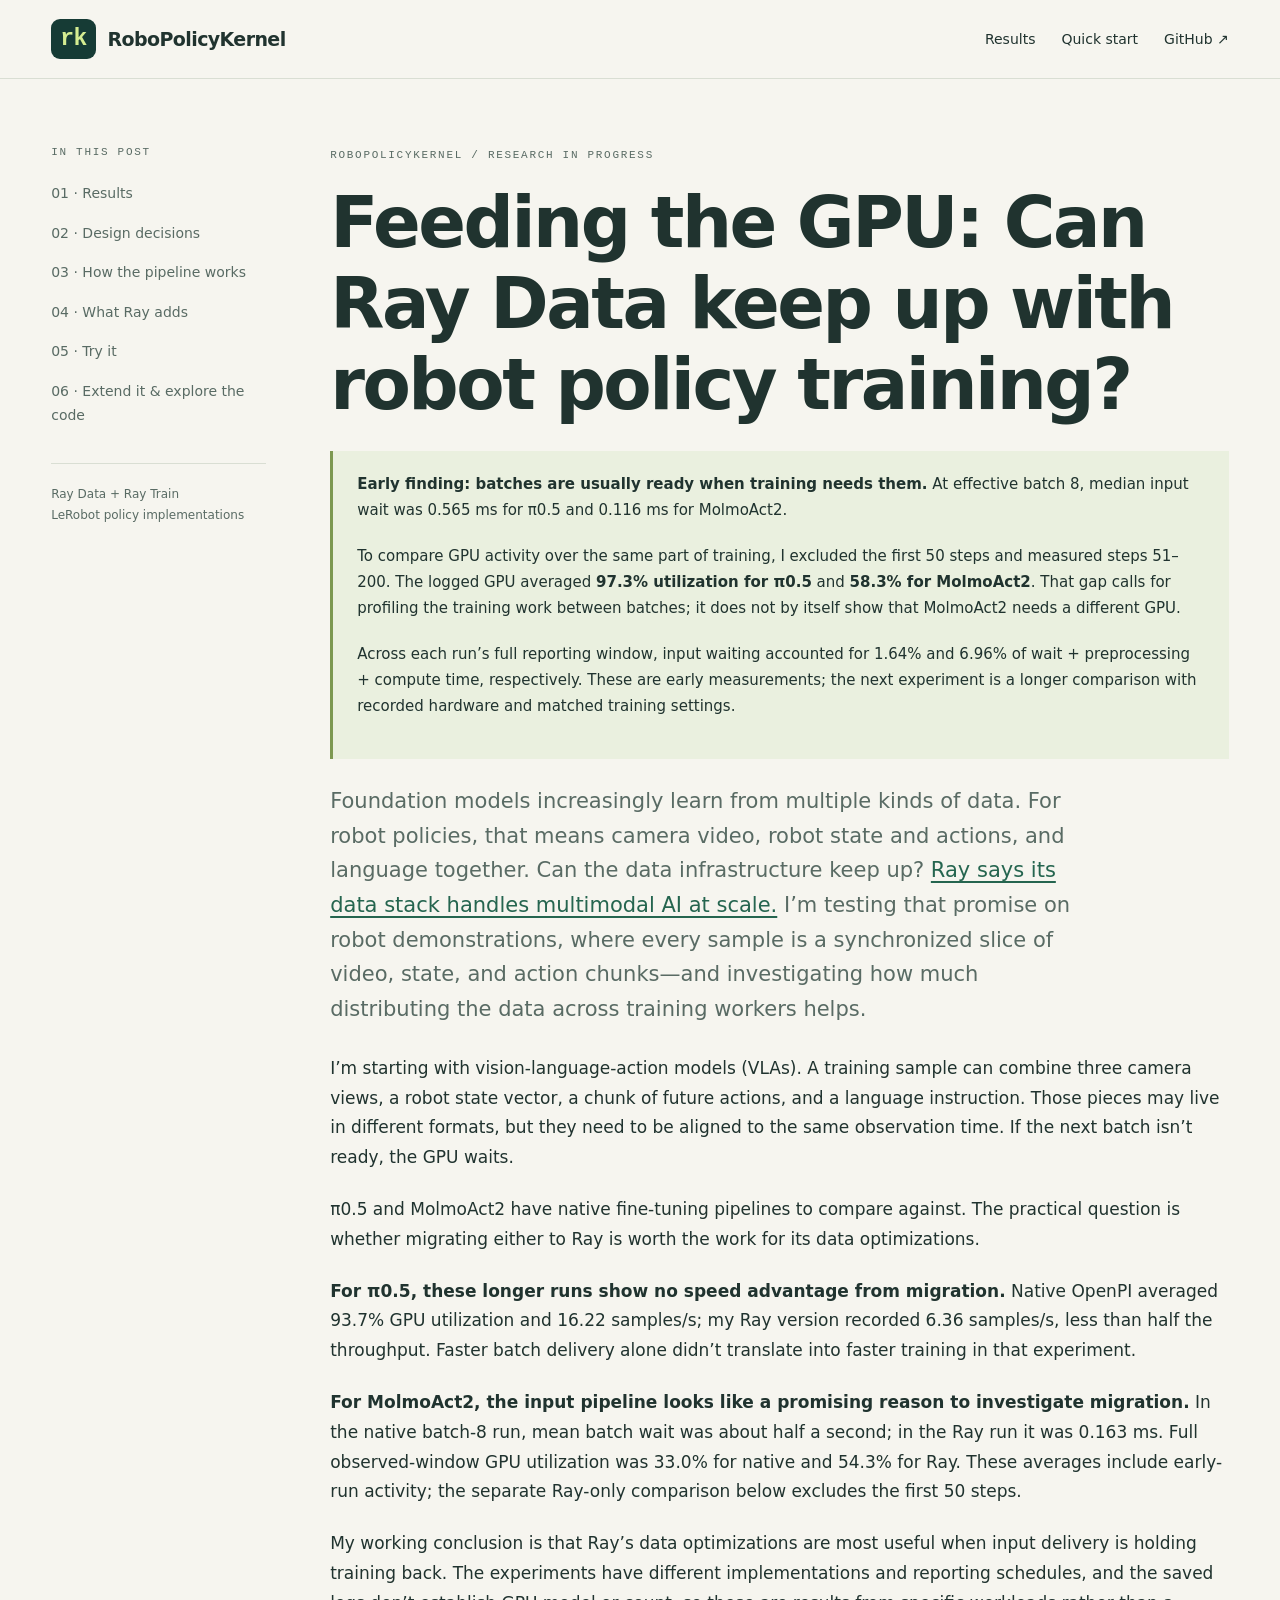
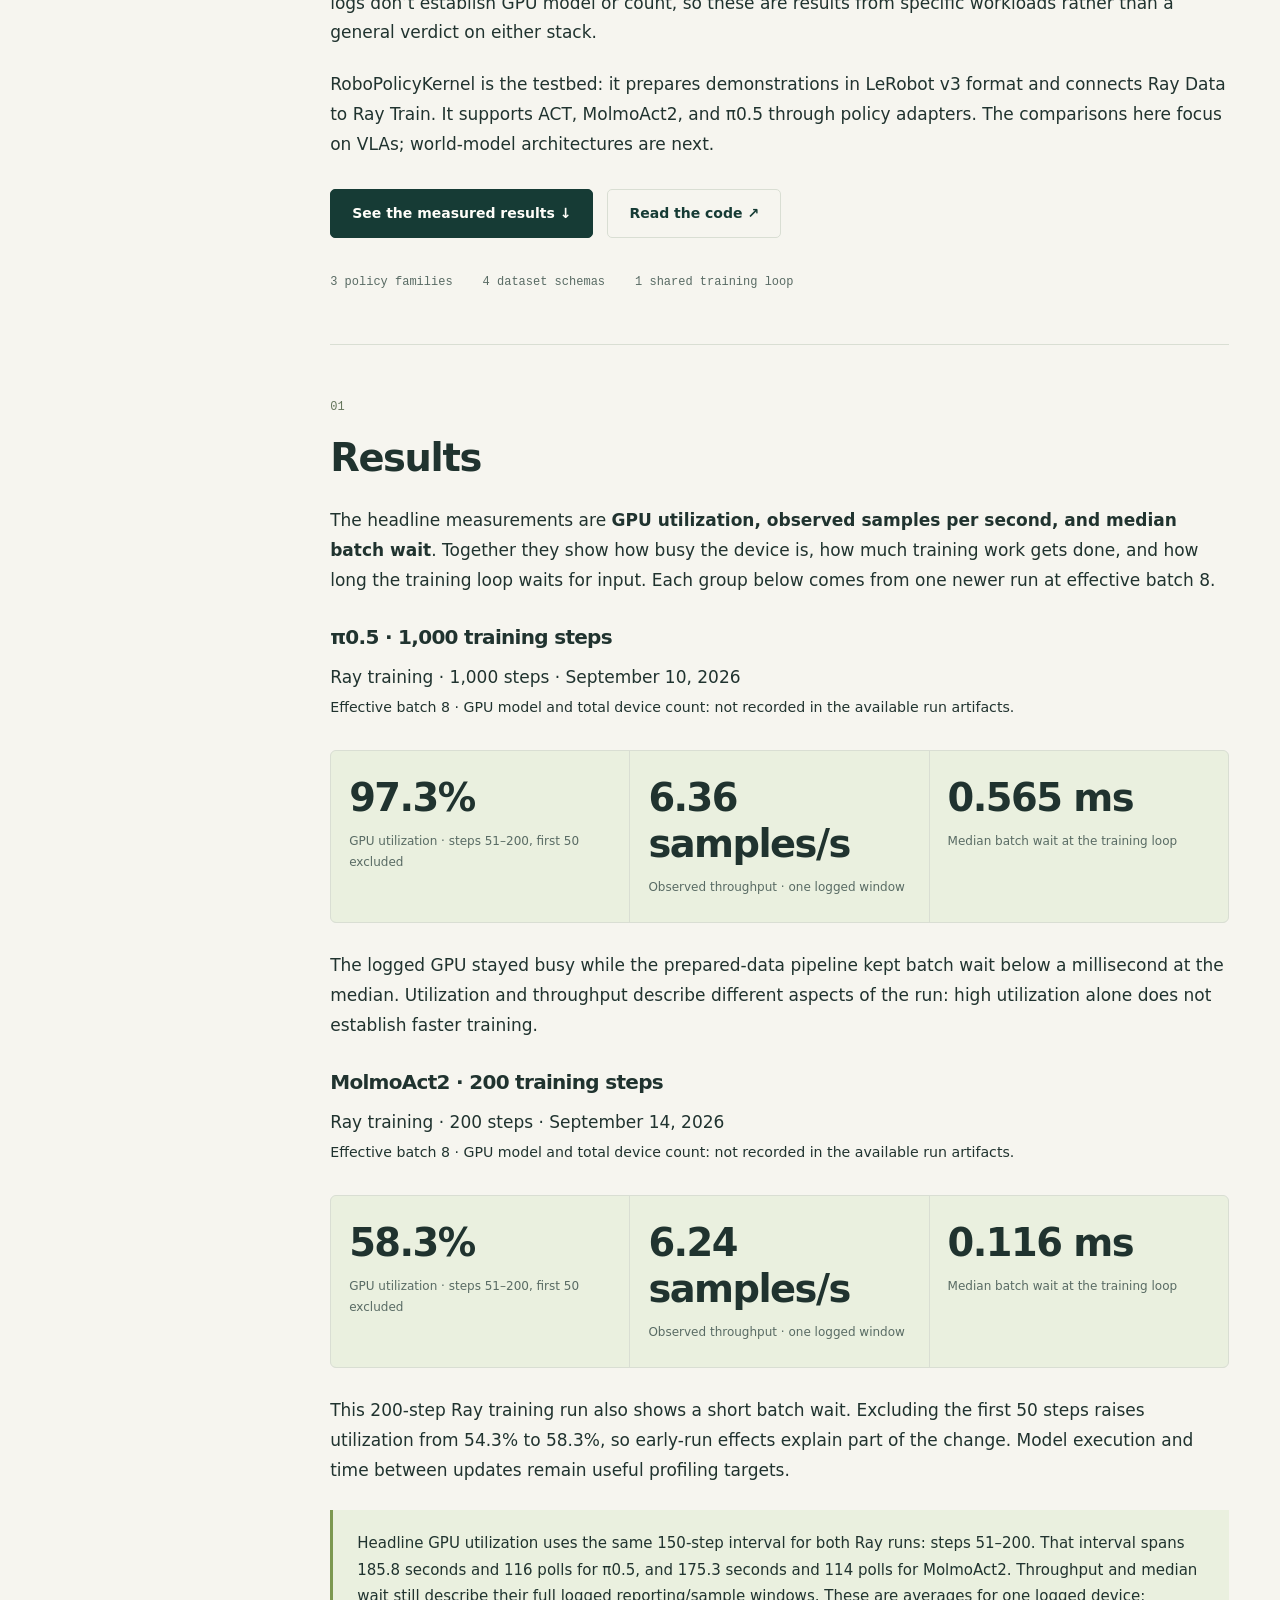
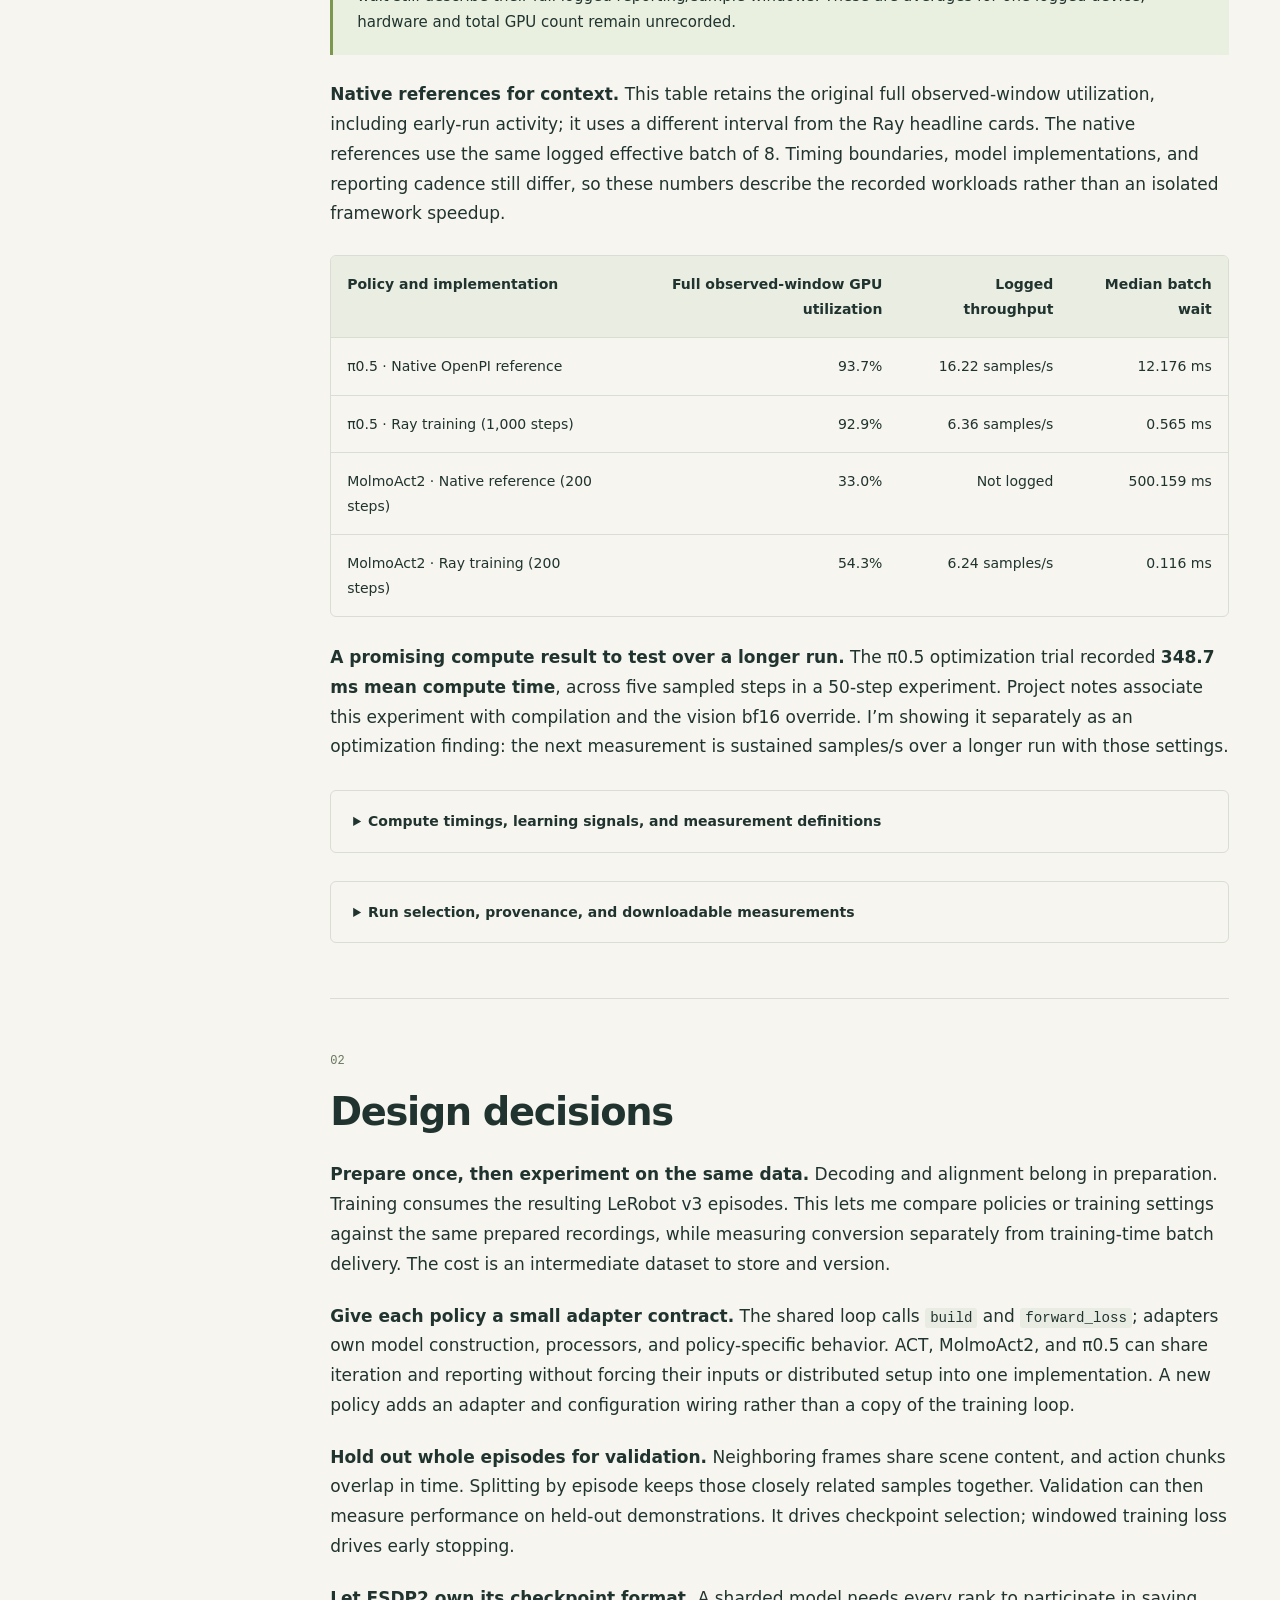
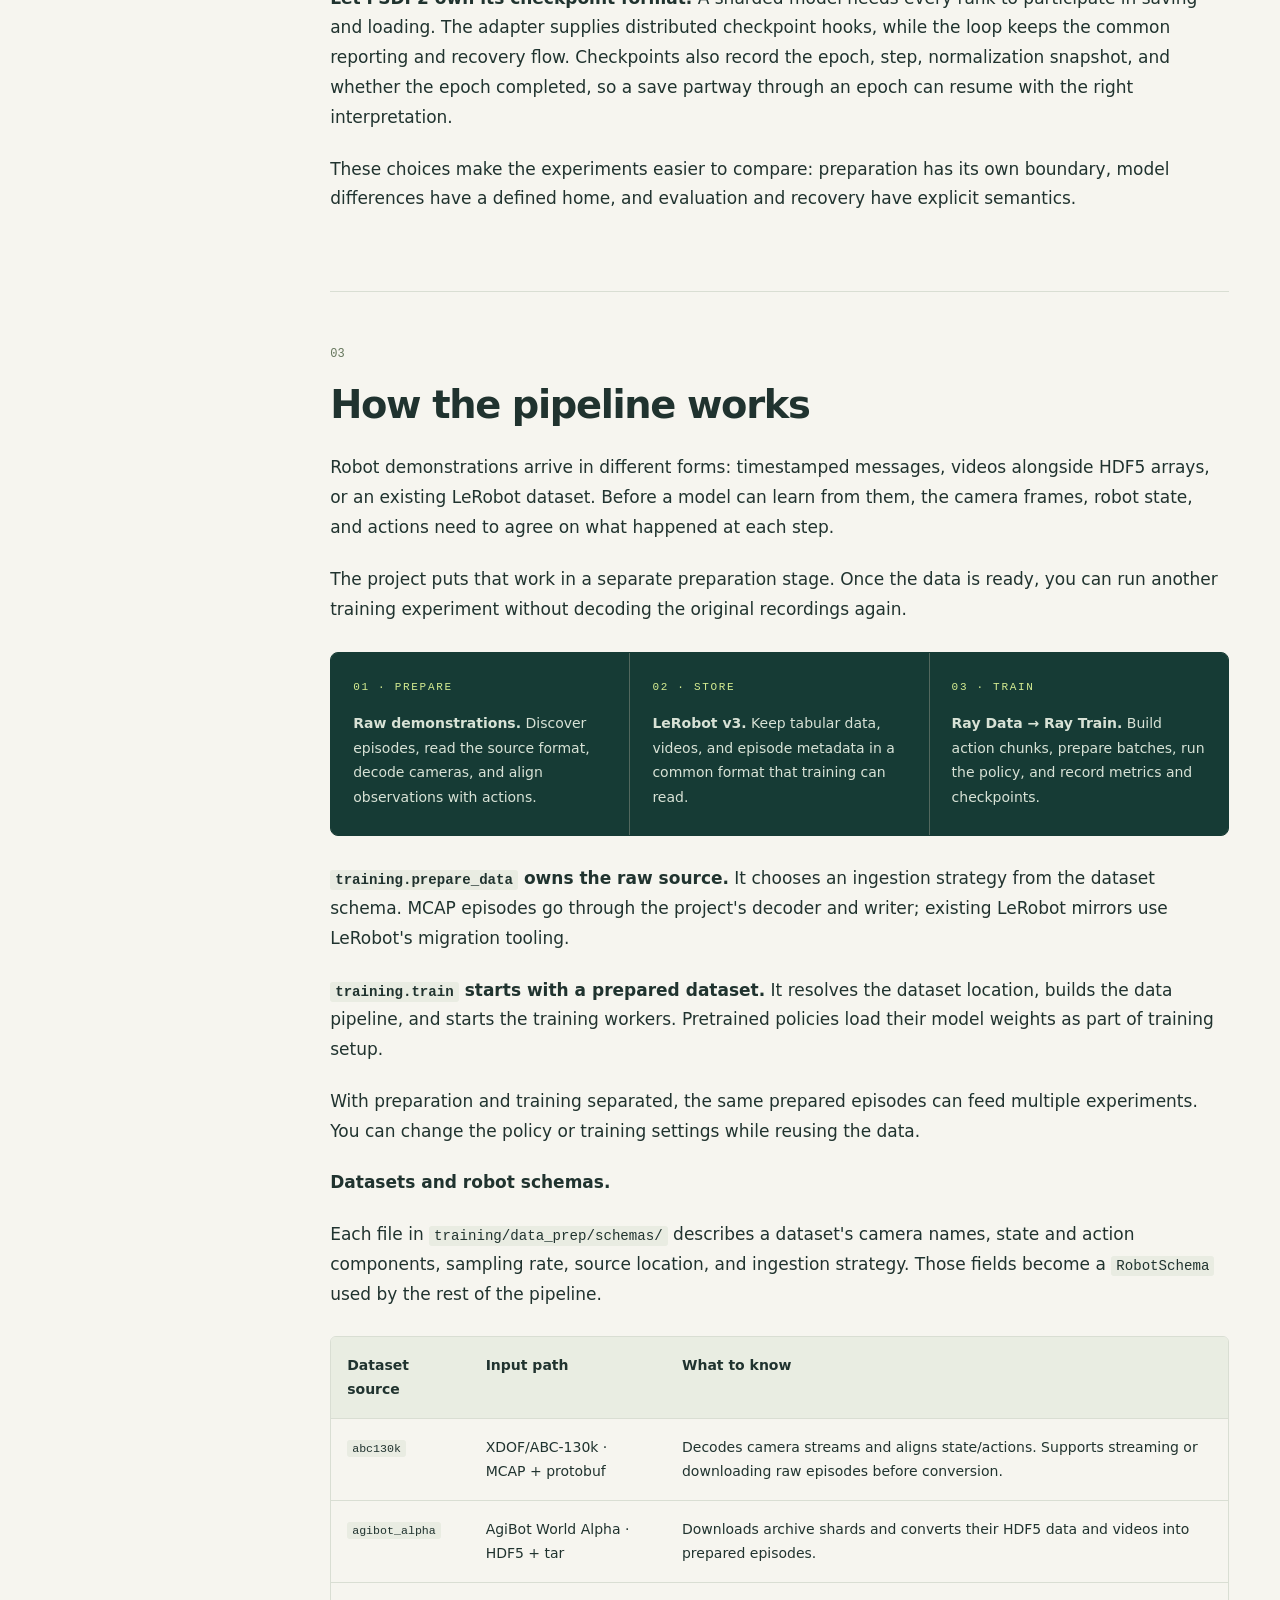
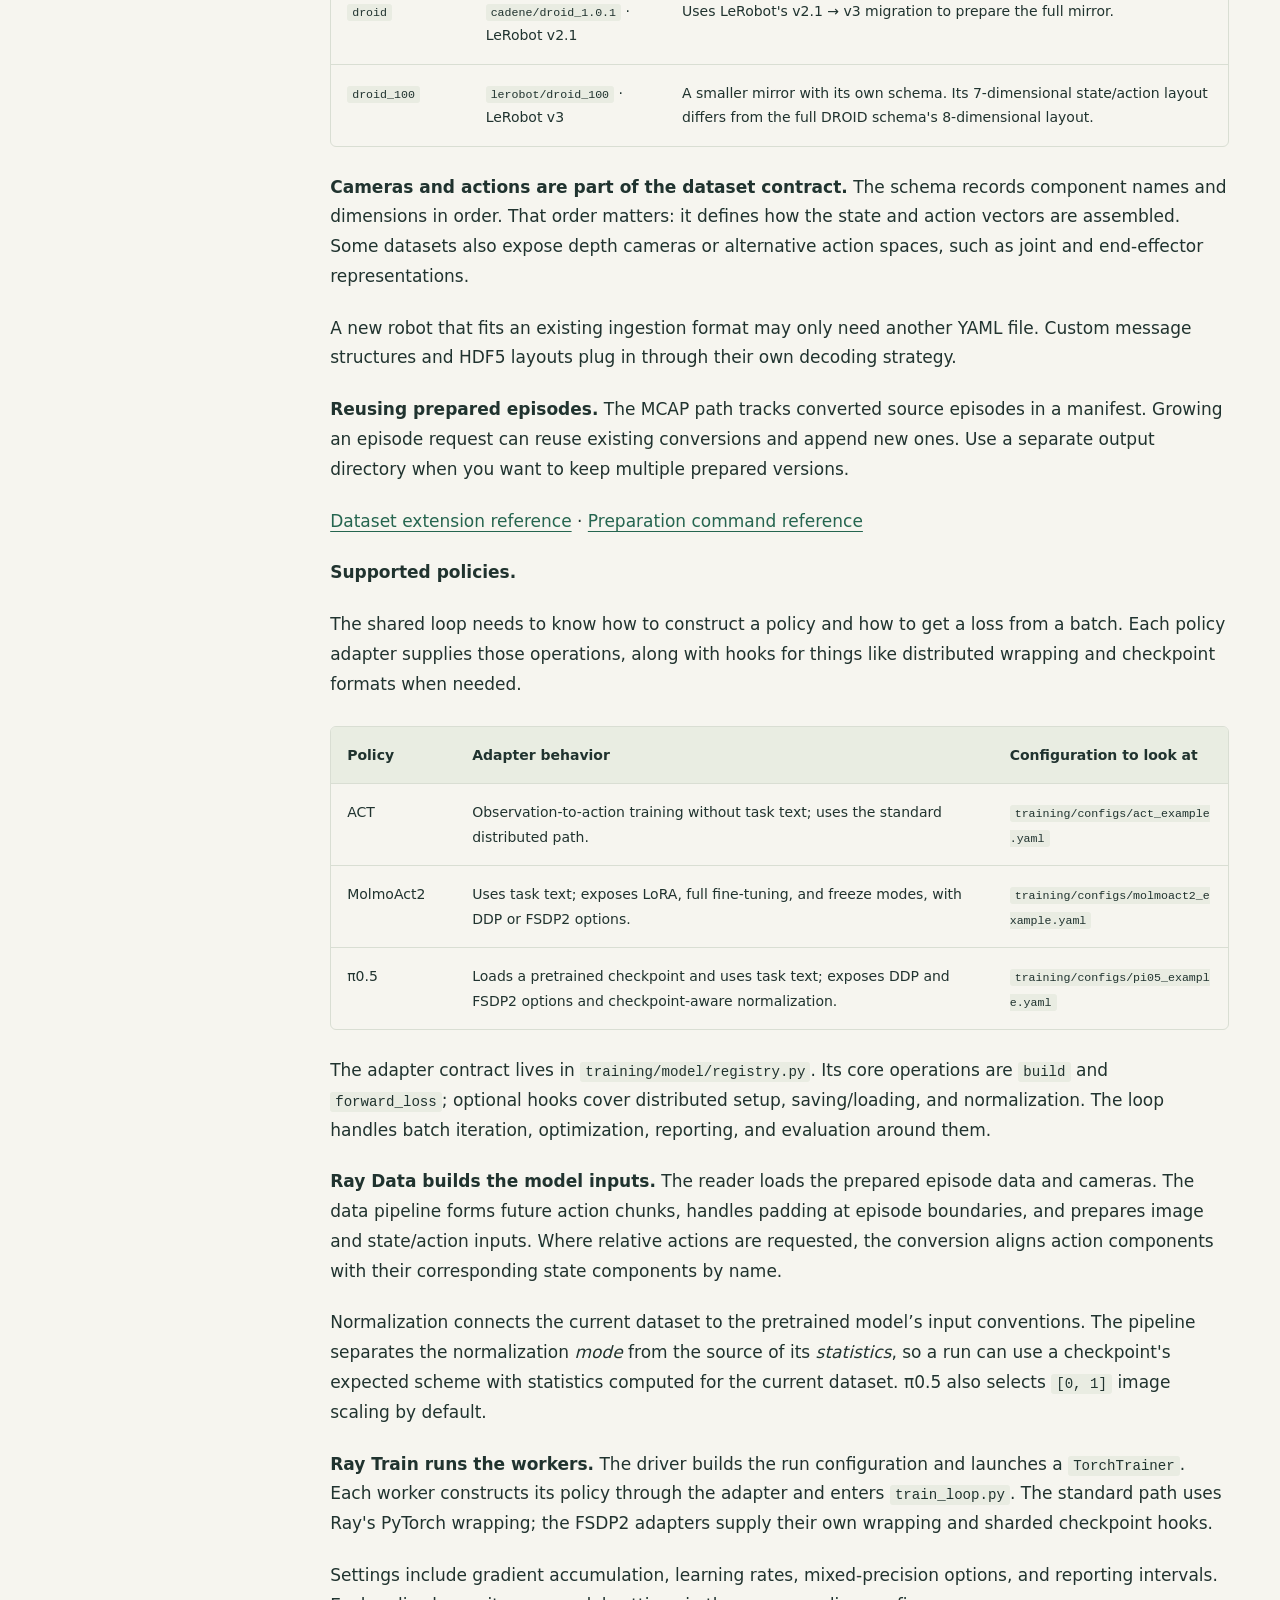
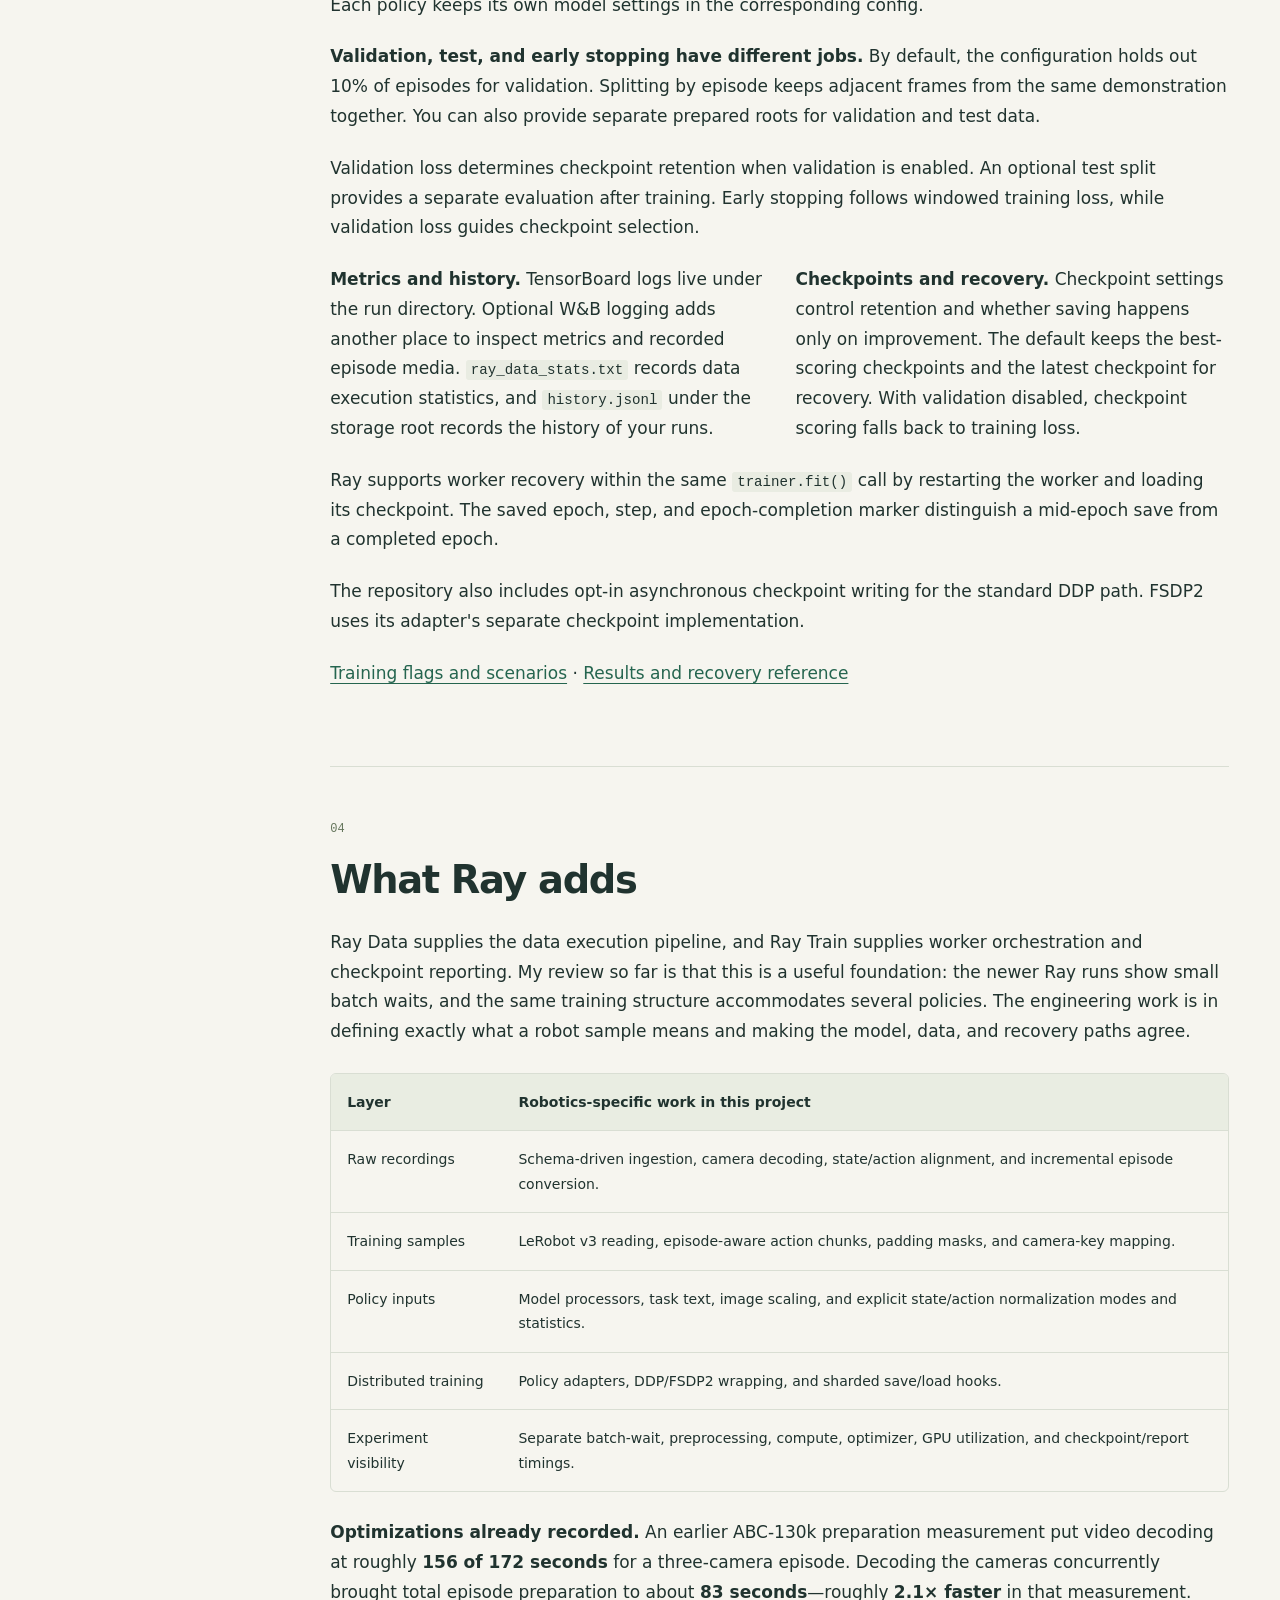
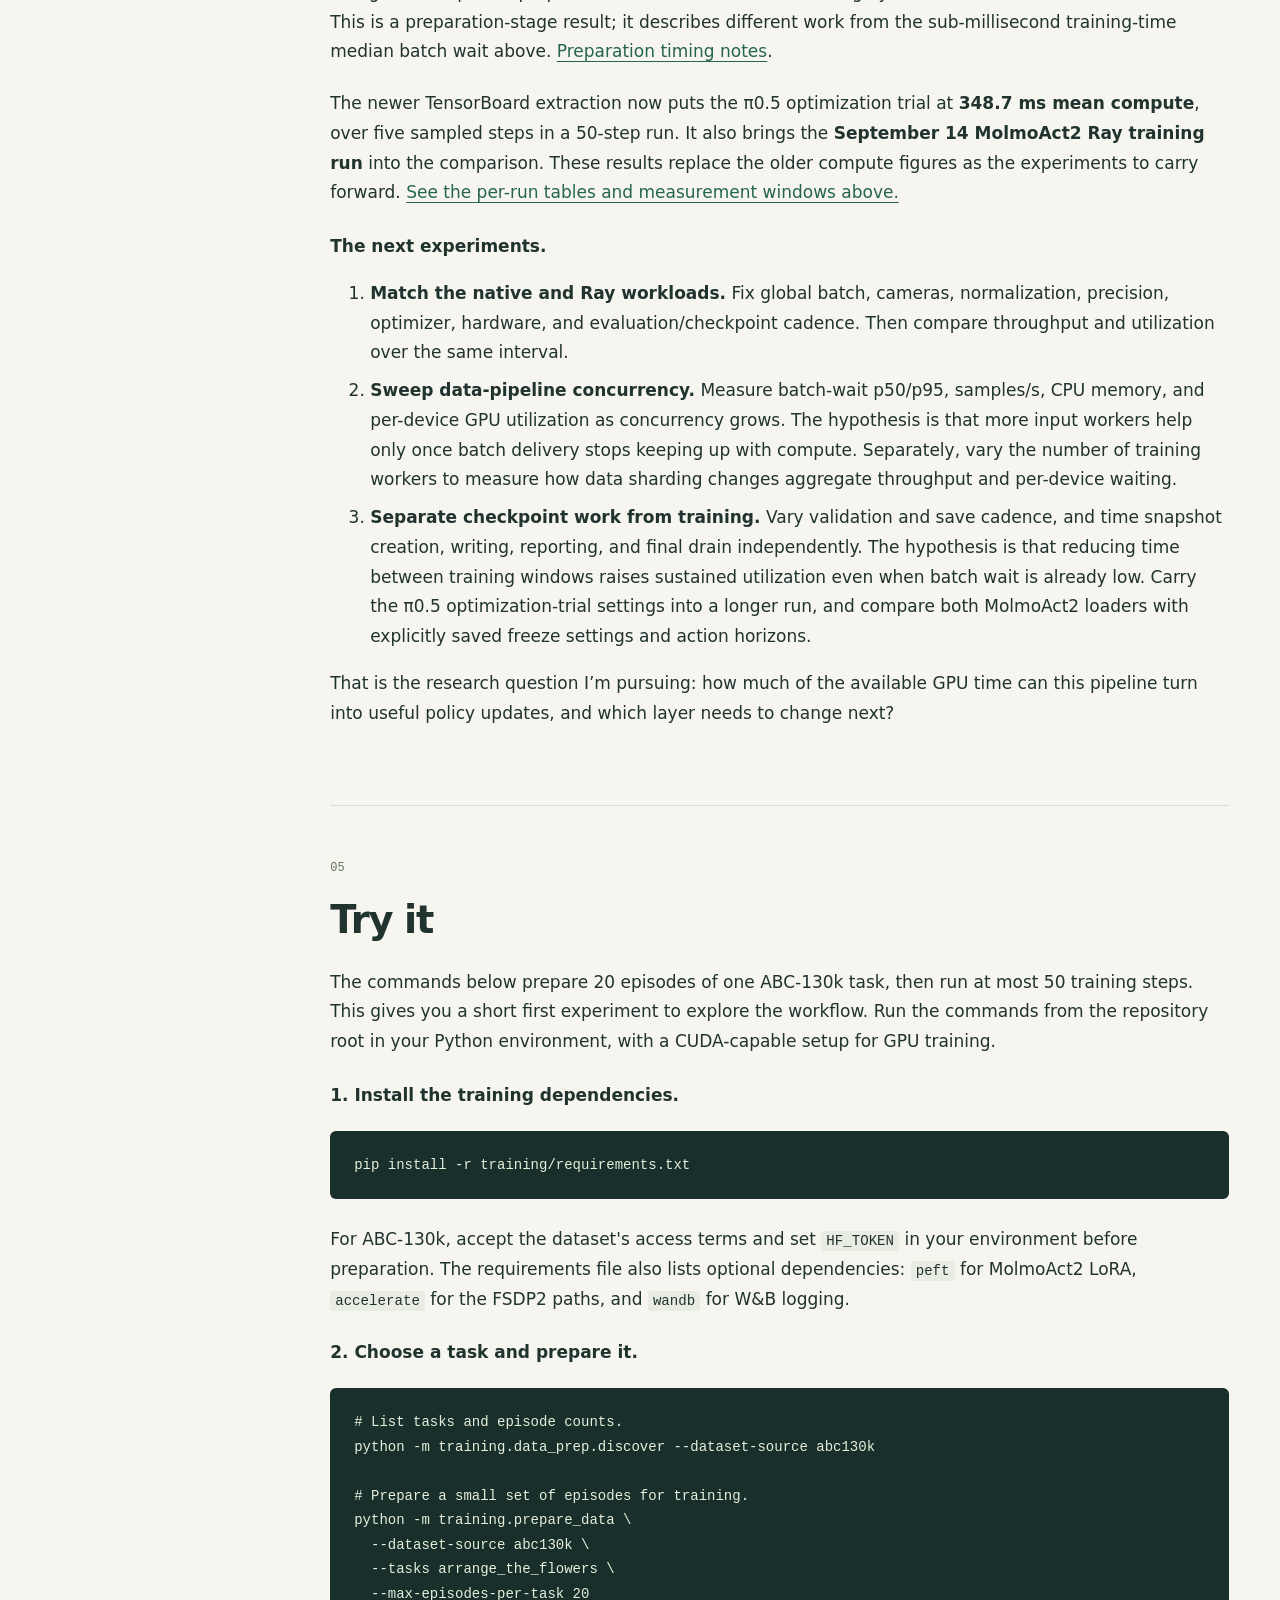
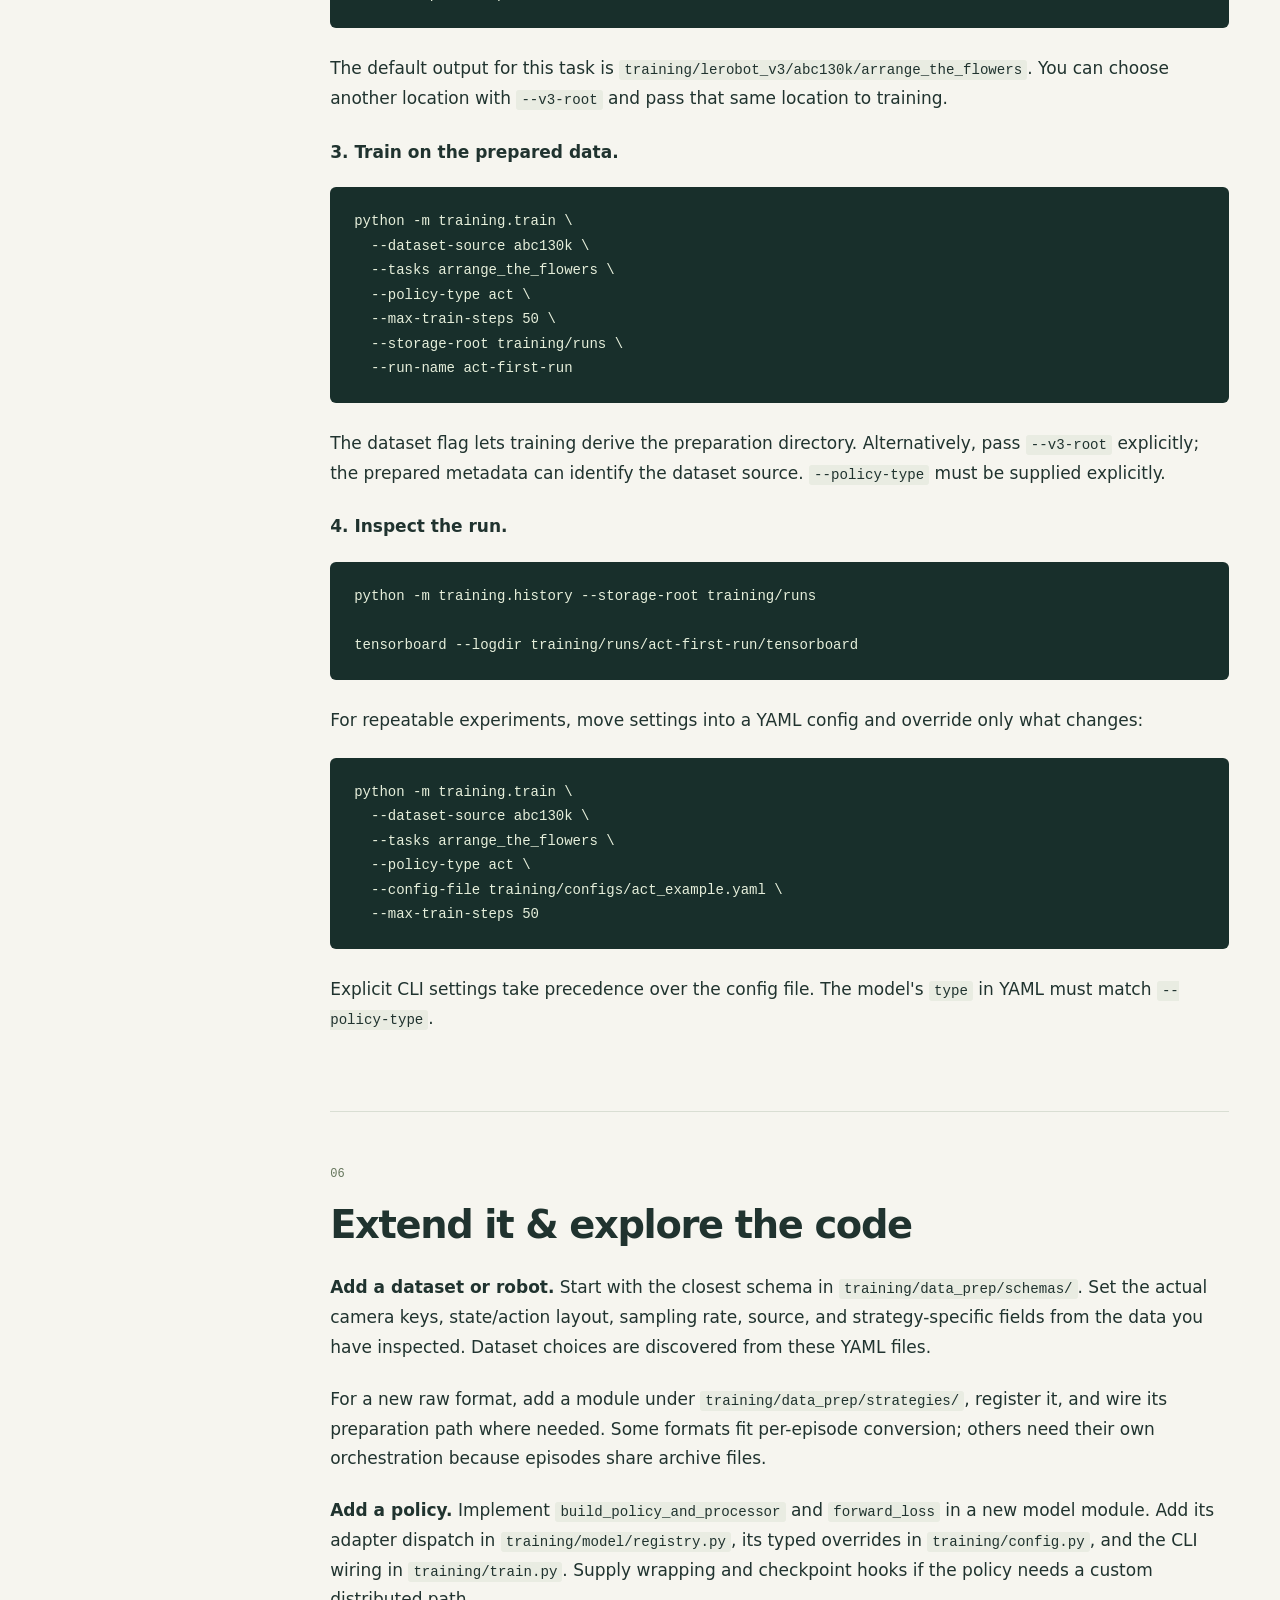
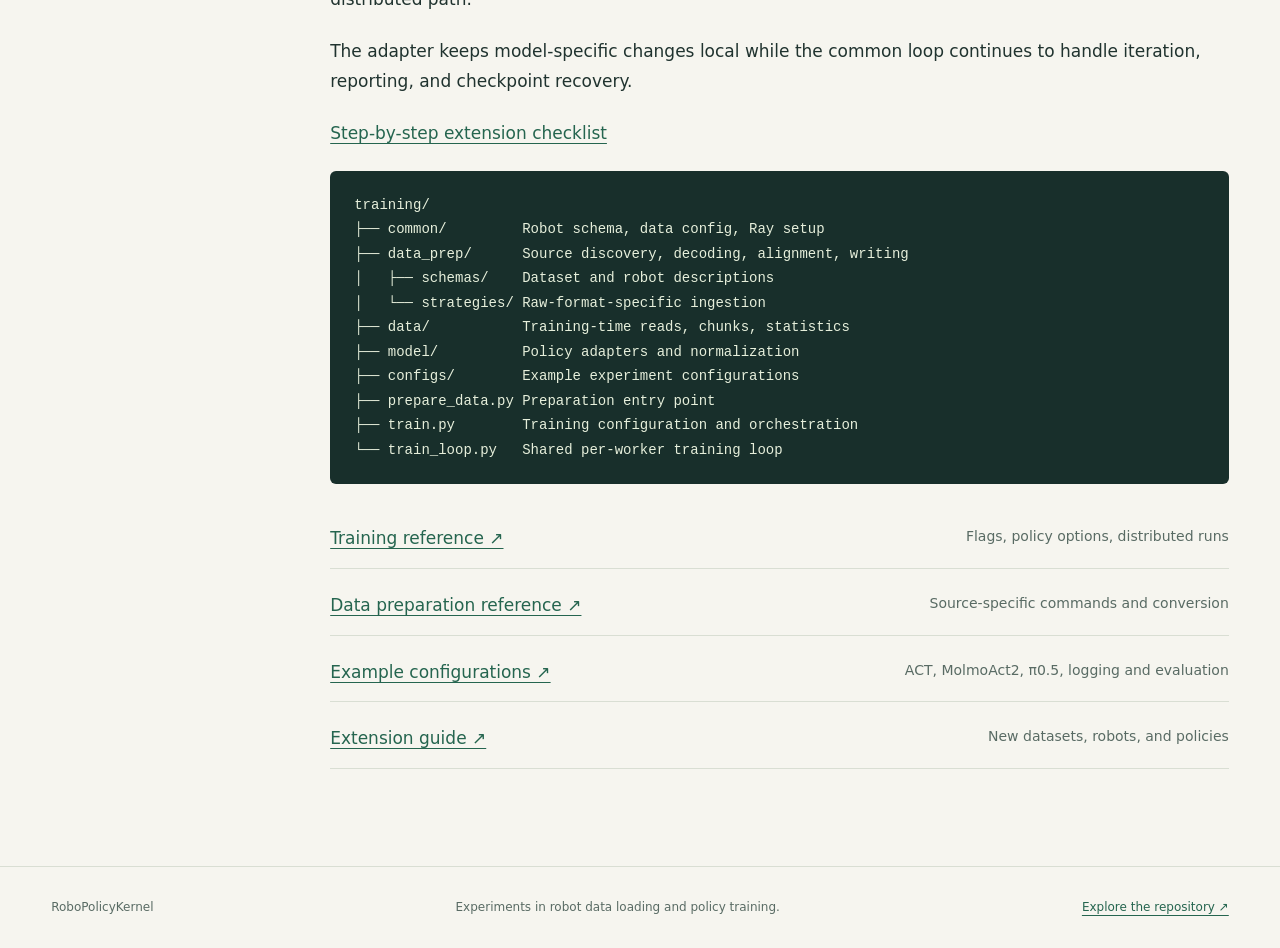
==== commit 34b4057e: "pages update" ====
--- a/site/index.html
+++ b/site/index.html
@@ -21,20 +21,14 @@
   </header>
   <div class="page-shell">
     <aside class="sidebar">
-      <p class="eyebrow">Project guide</p>
-      <nav aria-label="On this site">
-        <a href="#overview">The question</a>
-        <a href="#results">Updated run results</a>
-        <a href="#design-decisions">Design decisions</a>
-        <a href="#ray-review">Ray in practice</a>
-        <a href="#workflow">The pipeline</a>
-        <a href="#datasets">Datasets & robots</a>
-        <a href="#policies">Policy adapters</a>
-        <a href="#quickstart">Your first run</a>
-        <a href="#training">Inside training</a>
-        <a href="#recovery">Logging & recovery</a>
-        <a href="#extending">Extending the project</a>
-        <a href="#reference">Code & reference</a>
+      <p class="eyebrow">In this post</p>
+      <nav aria-label="In this post">
+        <a href="#results">01 · Results</a>
+        <a href="#design-decisions">02 · Design decisions</a>
+        <a href="#workflow">03 · How the pipeline works</a>
+        <a href="#ray-review">04 · What Ray adds</a>
+        <a href="#quickstart">05 · Try it</a>
+        <a href="#reference">06 · Extend it & explore the code</a>
       </nav>
       <div class="sidebar-note">Ray Data + Ray Train<br>LeRobot policy implementations</div>
     </aside>
@@ -47,16 +41,28 @@
 <p>Across each run’s full reporting window, input waiting accounted for 1.64% and 6.96% of wait + preprocessing + compute time, respectively. These are early measurements; the next experiment is a longer comparison with recorded hardware and matched training settings.</p>
 </div>
 <p class="lede">Foundation models increasingly learn from multiple kinds of data. For robot policies, that means camera video, robot state and actions, and language together. Can the data infrastructure keep up? <a href="https://docs.ray.io/en/latest/data/data.html">Ray says its data stack handles multimodal AI at scale.</a> I’m testing that promise on robot demonstrations, where every sample is a synchronized slice of video, state, and action chunks—and investigating how much distributing the data across training workers helps.</p>
-<p>My starting hypothesis is that synchronized multimodal input limits GPU utilization as training scales. RoboPolicyKernel is the testbed: it prepares robot teleoperation data in LeRobot v3 format, loads it with Ray Data, and trains policies with Ray Train. It brings ACT, MolmoAct2, and π0.5 into the same workflow, with separate adapters for the parts each model does differently.</p>
+<p>I’m starting with vision-language-action models (VLAs). A training sample can combine three camera views, a robot state vector, a chunk of future actions, and a language instruction. Those pieces may live in different formats, but they need to be aligned to the same observation time. If the next batch isn’t ready, the GPU waits.</p>
+<p>π0.5 and MolmoAct2 have native fine-tuning pipelines to compare against. The practical question is whether migrating either to Ray is worth the work for its data optimizations.</p>
+<p><strong>For π0.5, these longer runs show no speed advantage from migration.</strong> Native OpenPI averaged 93.7% GPU utilization and 16.22 samples/s; my Ray version recorded 6.36 samples/s, less than half the throughput. Faster batch delivery alone didn’t translate into faster training in that experiment.</p>
+<p><strong>For MolmoAct2, the input pipeline looks like a promising reason to investigate migration.</strong> In the native batch-8 run, mean batch wait was about half a second; in the Ray run it was 0.163 ms. Full observed-window GPU utilization was 33.0% for native and 54.3% for Ray. These averages include early-run activity; the separate Ray-only comparison below excludes the first 50 steps.</p>
+<p>My working conclusion is that Ray’s data optimizations are most useful when input delivery is holding training back. The experiments have different implementations and reporting schedules, and the saved logs don’t establish GPU model or count, so these are results from specific workloads rather than a general verdict on either stack.</p>
+<p>RoboPolicyKernel is the testbed: it prepares demonstrations in LeRobot v3 format and connects Ray Data to Ray Train. It supports ACT, MolmoAct2, and π0.5 through policy adapters. The comparisons here focus on VLAs; world-model architectures are next.</p>
 <div class="hero-actions">
 <a class="button" href="#results">See the measured results ↓</a>
 <a class="button secondary" href="https://github.com/ratharva/RoboPolicyKernel">Read the code ↗</a>
 </div>
 <div class="facts"><span>3 policy families</span><span>4 dataset schemas</span><span>1 shared training loop</span></div>
 </div>
+<details class="post-index"><summary>In this post</summary><nav aria-label="Post sections">        <a href="#results">01 · Results</a>
+        <a href="#design-decisions">02 · Design decisions</a>
+        <a href="#workflow">03 · How the pipeline works</a>
+        <a href="#ray-review">04 · What Ray adds</a>
+        <a href="#quickstart">05 · Try it</a>
+        <a href="#reference">06 · Extend it & explore the code</a></nav></details>
 <section class="section" id="results">
-<p><span class="section-number">01 / SELECTED RUN METRICS</span></p>
-<h2>Are the GPUs busy, and are batches ready?</h2>
+<p><span class="section-number">01</span></p>
+<h2>Results</h2>
+
 <p>The headline measurements are <strong>GPU utilization, observed samples per second, and median batch wait</strong>. Together they show how busy the device is, how much training work gets done, and how long the training loop waits for input. Each group below comes from one newer run at effective batch 8.</p>
 <h3>π0.5 · 1,000 training steps</h3>
 <p>Ray training · 1,000 steps · September 10, 2026<br><small>Effective batch 8 · GPU model and total device count: not recorded in the available run artifacts.</small></p><div class="metric-strip">
@@ -71,8 +77,7 @@
 <div><strong>0.116 ms</strong><span>Median batch wait at the training loop</span></div>
 </div><p>This 200-step Ray training run also shows a short batch wait. Excluding the first 50 steps raises utilization from 54.3% to 58.3%, so early-run effects explain part of the change. Model execution and time between updates remain useful profiling targets.</p>
 <p class="callout">Headline GPU utilization uses the same 150-step interval for both Ray runs: steps 51–200. That interval spans 185.8 seconds and 116 polls for π0.5, and 175.3 seconds and 114 polls for MolmoAct2. Throughput and median wait still describe their full logged reporting/sample windows. These are averages for one logged device; hardware and total GPU count remain unrecorded.</p>
-<h3>Native references for context</h3>
-<p>This table retains the original full observed-window utilization, including early-run activity; it uses a different interval from the Ray headline cards. The native references use the same logged effective batch of 8. Timing boundaries, model implementations, and reporting cadence still differ, so these numbers describe the recorded workloads rather than an isolated framework speedup.</p>
+<p><strong>Native references for context.</strong> This table retains the original full observed-window utilization, including early-run activity; it uses a different interval from the Ray headline cards. The native references use the same logged effective batch of 8. Timing boundaries, model implementations, and reporting cadence still differ, so these numbers describe the recorded workloads rather than an isolated framework speedup.</p>
 <div class="table-wrap">
 <table>
 <thead>
@@ -111,18 +116,16 @@
 </tbody>
 </table>
 </div>
-<h3>A promising compute result to test over a longer run</h3>
-<p>The π0.5 optimization trial recorded <strong>348.7 ms mean compute time</strong>, across five sampled steps in a 50-step experiment. Project notes associate this experiment with compilation and the vision bf16 override. I’m showing it separately as an optimization finding: the next measurement is sustained samples/s over a longer run with those settings.</p><details class="measurement-details">
+<p><strong>A promising compute result to test over a longer run.</strong> The π0.5 optimization trial recorded <strong>348.7 ms mean compute time</strong>, across five sampled steps in a 50-step experiment. Project notes associate this experiment with compilation and the vision bf16 override. I’m showing it separately as an optimization finding: the next measurement is sustained samples/s over a longer run with those settings.</p><details class="measurement-details">
 <summary>Compute timings, learning signals, and measurement definitions</summary>
-<h3>Experiment labels and source folders</h3>
+<p><strong>Experiment labels and source folders.</strong></p>
 <ul>
 <li><strong>π0.5 · Ray training (1,000 steps)</strong> — source folder: <code>full_fix_tb</code>. Project notes associate this run with normalization changes.</li>
 <li><strong>MolmoAct2 · Ray training (200 steps)</strong> — source folder: <code>molmoact2-freeze-matched</code>. The intended setup freezes the vision-language model and trains the action expert; complete historical launch settings are not preserved in the event files.</li>
 <li><strong>π0.5 · Optimization trial (50 steps)</strong> — source folder: <code>speedtests/combined</code>. Project notes associate this trial with compilation and the vision bf16 override.</li>
 </ul>
 <p>Display names describe the measured experiment. Original source folders remain in the downloadable data for traceability.</p>
-<h3>Why exclude the first 50 steps?</h3>
-<p>A short run can give early initialization and input-pipeline warmup more weight in its mean. The fixed steps 51–200 interval compares equal step counts without selecting the busiest part of either trace. It is a post-warmup comparison window, not proof of steady state. Longer runs are still useful.</p>
+<p class="lead-in"><strong>Why exclude the first 50 steps?</strong> A short run can give early initialization and input-pipeline warmup more weight in its mean. The fixed steps 51–200 interval compares equal step counts without selecting the busiest part of either trace. It is a post-warmup comparison window, not proof of steady state. Longer runs are still useful.</p>
 <p>The current training implementation starts GPU polling after policy construction. The measurements therefore do not establish that model loading caused the lower average. Historical launch and profiler traces would be needed to attribute the remaining idle periods.</p>
 
 <table>
@@ -147,11 +150,9 @@
 </tbody>
 </table>
 <p>The π0.5 Ray training run logs a full-epoch training mean of <strong>0.385</strong> and a final sampled minibatch loss of <strong>0.130</strong>; it has no held-out validation metric. The MolmoAct2 Ray training run logs a full-epoch training mean of <strong>0.276</strong>, a final sampled minibatch loss of <strong>0.065</strong>, and one validation value of <strong>0.424 at step 200</strong>. These describe learning within each run; their different objectives and normalization make raw cross-model loss comparisons unsuitable.</p>
-<p>Native π0.5 was recorded September 10 at 12:49 Pacific, followed by Ray training at 14:54 and the optimization trial at 15:57. Native MolmoAct2 batch 8 was recorded September 14 at 01:38, followed by Ray training at 02:08. Complete historical launch settings are not embedded in the scalar files.</p><h3>Window-wide batch wait versus sampled step timings</h3>
-<p>The opening answer uses the recorded <code>perf/io_bound_fraction</code>: <strong>1.64% for π0.5</strong> and <strong>6.96% for MolmoAct2</strong>, each from one full reporting window. In the current training code this is summed batch wait divided by summed wait, preprocessing, and forward/backward compute. Optimizer time is outside that denominator; it is not a percentage of total job runtime.</p>
+<p>Native π0.5 was recorded September 10 at 12:49 Pacific, followed by Ray training at 14:54 and the optimization trial at 15:57. Native MolmoAct2 batch 8 was recorded September 14 at 01:38, followed by Ray training at 02:08. Complete historical launch settings are not embedded in the scalar files.</p><p><strong>Window-wide batch wait versus sampled step timings.</strong> The opening answer uses the recorded <code>perf/io_bound_fraction</code>: <strong>1.64% for π0.5</strong> and <strong>6.96% for MolmoAct2</strong>, each from one full reporting window. In the current training code this is summed batch wait divided by summed wait, preprocessing, and forward/backward compute. Optimizer time is outside that denominator; it is not a percentage of total job runtime.</p>
 <p>The individual phase timers are logged only every ten steps. Their sampled means can miss waits that the window accumulator includes, so dividing sampled mean wait by sampled compute time does not establish that the entire run spends under 0.1% waiting. Batch-wait timers also measure the interval before consumption, not upstream decode cost alone.</p>
-<h3>How the measurements are calculated</h3>
-<p>GPU utilization is the arithmetic mean of one device’s polling samples from the first scalar through the last logged training-loss timestamp, including startup and intervening work. For native π0.5, the end is estimated from the final checkpoint timestamp minus its save duration; its last loss window is at index 900 while GPU polls extend to 999. Later polling and checkpoint tails are excluded from the headline utilization.</p>
+<p><strong>How the measurements are calculated.</strong> GPU utilization is the arithmetic mean of one device’s polling samples from the first scalar through the last logged training-loss timestamp, including startup and intervening work. For native π0.5, the end is estimated from the final checkpoint timestamp minus its save duration; its last loss window is at index 900 while GPU polls extend to 999. Later polling and checkpoint tails are excluded from the headline utilization.</p>
 <p>Phase timing excludes step 0. Ray logs sampled individual steps; native timers can be interval averages. Native π0.5 compute includes optimizer work, while Ray reports the optimizer separately. Throughput uses step-weighted logged windows: nine for native π0.5, one for the newer Ray full run, and one for Ray MolmoAct2. Missing samples/s metrics are left as missing, rather than estimated from compute time. Checkpoint timers can include reporting, and run cadences differ.</p>
 <p>These are workload observations with matched logged batch sizes, not a controlled framework benchmark. Hardware identity, camera choices, normalization, and full training settings still need to be archived together for that comparison.</p>
 </details>
@@ -162,23 +163,151 @@
 <p>The earlier π0.5 comparison remains available as a historical snapshot: <a href="assets/pi05-run-summary.json" download>older summary</a> and <a href="assets/pi05-run-scalars.csv" download>older scalars</a>. Its 72.14% utilization and 8.235 samples/s are not the newer 1,000-step Ray results.</p>
 </details>
 
+
 </section>
 <section class="section" id="design-decisions">
-<p><span class="section-number">02 / DESIGN DECISIONS</span></p>
-<h2>Four decisions that shaped the pipeline.</h2>
-<h3>Prepare once, then experiment on the same data</h3>
-<p>Decoding and alignment belong in preparation. Training consumes the resulting LeRobot v3 episodes. This lets me compare policies or training settings against the same prepared recordings, while measuring conversion separately from training-time batch delivery. The cost is an intermediate dataset to store and version.</p>
-<h3>Give each policy a small adapter contract</h3>
-<p>The shared loop calls <code>build</code> and <code>forward_loss</code>; adapters own model construction, processors, and policy-specific behavior. ACT, MolmoAct2, and π0.5 can share iteration and reporting without forcing their inputs or distributed setup into one implementation. A new policy adds an adapter and configuration wiring rather than a copy of the training loop.</p>
-<h3>Hold out whole episodes for validation</h3>
-<p>Neighboring frames share scene content, and action chunks overlap in time. Splitting by episode keeps those closely related samples together. Validation can then measure performance on held-out demonstrations. It drives checkpoint selection; windowed training loss drives early stopping.</p>
-<h3>Let FSDP2 own its checkpoint format</h3>
-<p>A sharded model needs every rank to participate in saving and loading. The adapter supplies distributed checkpoint hooks, while the loop keeps the common reporting and recovery flow. Checkpoints also record the epoch, step, normalization snapshot, and whether the epoch completed, so a save partway through an epoch can resume with the right interpretation.</p>
+<p><span class="section-number">02</span></p>
+<h2>Design decisions</h2>
+
+<p><strong>Prepare once, then experiment on the same data.</strong> Decoding and alignment belong in preparation. Training consumes the resulting LeRobot v3 episodes. This lets me compare policies or training settings against the same prepared recordings, while measuring conversion separately from training-time batch delivery. The cost is an intermediate dataset to store and version.</p>
+<p><strong>Give each policy a small adapter contract.</strong> The shared loop calls <code>build</code> and <code>forward_loss</code>; adapters own model construction, processors, and policy-specific behavior. ACT, MolmoAct2, and π0.5 can share iteration and reporting without forcing their inputs or distributed setup into one implementation. A new policy adds an adapter and configuration wiring rather than a copy of the training loop.</p>
+<p><strong>Hold out whole episodes for validation.</strong> Neighboring frames share scene content, and action chunks overlap in time. Splitting by episode keeps those closely related samples together. Validation can then measure performance on held-out demonstrations. It drives checkpoint selection; windowed training loss drives early stopping.</p>
+<p><strong>Let FSDP2 own its checkpoint format.</strong> A sharded model needs every rank to participate in saving and loading. The adapter supplies distributed checkpoint hooks, while the loop keeps the common reporting and recovery flow. Checkpoints also record the epoch, step, normalization snapshot, and whether the epoch completed, so a save partway through an epoch can resume with the right interpretation.</p>
 <p>These choices make the experiments easier to compare: preparation has its own boundary, model differences have a defined home, and evaluation and recovery have explicit semantics.</p>
+
+</section>
+<section class="section" id="workflow">
+<p><span class="section-number">03</span></p>
+<h2>How the pipeline works</h2>
+
+<p>Robot demonstrations arrive in different forms: timestamped messages, videos alongside HDF5 arrays, or an existing LeRobot dataset. Before a model can learn from them, the camera frames, robot state, and actions need to agree on what happened at each step.</p>
+<p>The project puts that work in a separate preparation stage. Once the data is ready, you can run another training experiment without decoding the original recordings again.</p>
+<div aria-label="Pipeline: raw demonstrations, prepared LeRobot v3 data, policy training" class="pipeline">
+<div class="pipeline-step">
+<p class="eyebrow">01 · Prepare</p>
+<p><strong>Raw demonstrations.</strong> Discover episodes, read the source format, decode cameras, and align observations with actions.</p>
+</div>
+<div class="pipeline-step">
+<p class="eyebrow">02 · Store</p>
+<p><strong>LeRobot v3.</strong> Keep tabular data, videos, and episode metadata in a common format that training can read.</p>
+</div>
+<div class="pipeline-step">
+<p class="eyebrow">03 · Train</p>
+<p><strong>Ray Data → Ray Train.</strong> Build action chunks, prepare batches, run the policy, and record metrics and checkpoints.</p>
+</div>
+</div>
+<p><strong><code>training.prepare_data</code> owns the raw source.</strong> It chooses an ingestion strategy from the dataset schema. MCAP episodes go through the project's decoder and writer; existing LeRobot mirrors use LeRobot's migration tooling.</p>
+<p><strong><code>training.train</code> starts with a prepared dataset.</strong> It resolves the dataset location, builds the data pipeline, and starts the training workers. Pretrained policies load their model weights as part of training setup.</p>
+<p>With preparation and training separated, the same prepared episodes can feed multiple experiments. You can change the policy or training settings while reusing the data.</p>
+
+<div id="datasets">
+<p><strong>Datasets and robot schemas.</strong></p>
+
+<p>Each file in <code>training/data_prep/schemas/</code> describes a dataset's camera names, state and action components, sampling rate, source location, and ingestion strategy. Those fields become a <code>RobotSchema</code> used by the rest of the pipeline.</p>
+<div class="table-wrap">
+<table>
+<thead>
+<tr>
+<th>Dataset source</th>
+<th>Input path</th>
+<th>What to know</th>
+</tr>
+</thead>
+<tbody>
+<tr>
+<td><code>abc130k</code></td>
+<td>XDOF/ABC-130k · MCAP + protobuf</td>
+<td>Decodes camera streams and aligns state/actions. Supports streaming or downloading raw episodes before conversion.</td>
+</tr>
+<tr>
+<td><code>agibot_alpha</code></td>
+<td>AgiBot World Alpha · HDF5 + tar</td>
+<td>Downloads archive shards and converts their HDF5 data and videos into prepared episodes.</td>
+</tr>
+<tr>
+<td><code>droid</code></td>
+<td><code>cadene/droid_1.0.1</code> · LeRobot v2.1</td>
+<td>Uses LeRobot's v2.1 → v3 migration to prepare the full mirror.</td>
+</tr>
+<tr>
+<td><code>droid_100</code></td>
+<td><code>lerobot/droid_100</code> · LeRobot v3</td>
+<td>A smaller mirror with its own schema. Its 7-dimensional state/action layout differs from the full DROID schema's 8-dimensional layout.</td>
+</tr>
+</tbody>
+</table>
+</div>
+<p><strong>Cameras and actions are part of the dataset contract.</strong> The schema records component names and dimensions in order. That order matters: it defines how the state and action vectors are assembled. Some datasets also expose depth cameras or alternative action spaces, such as joint and end-effector representations.</p>
+<p>A new robot that fits an existing ingestion format may only need another YAML file. Custom message structures and HDF5 layouts plug in through their own decoding strategy.</p>
+<p><strong>Reusing prepared episodes.</strong> The MCAP path tracks converted source episodes in a manifest. Growing an episode request can reuse existing conversions and append new ones. Use a separate output directory when you want to keep multiple prepared versions.</p>
+<p><a href="https://github.com/ratharva/RoboPolicyKernel/blob/main/docs/customizing-datasets.md">Dataset extension reference</a> · <a href="https://github.com/ratharva/RoboPolicyKernel/blob/main/training/data_prep/README.md">Preparation command reference</a></p>
+
+</div>
+<div id="policies">
+<p><strong>Supported policies.</strong></p>
+
+<p>The shared loop needs to know how to construct a policy and how to get a loss from a batch. Each policy adapter supplies those operations, along with hooks for things like distributed wrapping and checkpoint formats when needed.</p>
+<div class="table-wrap">
+<table>
+<thead>
+<tr>
+<th>Policy</th>
+<th>Adapter behavior</th>
+<th>Configuration to look at</th>
+</tr>
+</thead>
+<tbody>
+<tr>
+<td>ACT</td>
+<td>Observation-to-action training without task text; uses the standard distributed path.</td>
+<td><code>training/configs/act_example.yaml</code></td>
+</tr>
+<tr>
+<td>MolmoAct2</td>
+<td>Uses task text; exposes LoRA, full fine-tuning, and freeze modes, with DDP or FSDP2 options.</td>
+<td><code>training/configs/molmoact2_example.yaml</code></td>
+</tr>
+<tr>
+<td>π0.5</td>
+<td>Loads a pretrained checkpoint and uses task text; exposes DDP and FSDP2 options and checkpoint-aware normalization.</td>
+<td><code>training/configs/pi05_example.yaml</code></td>
+</tr>
+</tbody>
+</table>
+</div>
+<p>The adapter contract lives in <code>training/model/registry.py</code>. Its core operations are <code>build</code> and <code>forward_loss</code>; optional hooks cover distributed setup, saving/loading, and normalization. The loop handles batch iteration, optimization, reporting, and evaluation around them.</p>
+
+</div>
+<div id="training">
+
+<p><strong>Ray Data builds the model inputs.</strong> The reader loads the prepared episode data and cameras. The data pipeline forms future action chunks, handles padding at episode boundaries, and prepares image and state/action inputs. Where relative actions are requested, the conversion aligns action components with their corresponding state components by name.</p>
+<p>Normalization connects the current dataset to the pretrained model’s input conventions. The pipeline separates the normalization <em>mode</em> from the source of its <em>statistics</em>, so a run can use a checkpoint's expected scheme with statistics computed for the current dataset. π0.5 also selects <code>[0, 1]</code> image scaling by default.</p>
+<p><strong>Ray Train runs the workers.</strong> The driver builds the run configuration and launches a <code>TorchTrainer</code>. Each worker constructs its policy through the adapter and enters <code>train_loop.py</code>. The standard path uses Ray's PyTorch wrapping; the FSDP2 adapters supply their own wrapping and sharded checkpoint hooks.</p>
+<p>Settings include gradient accumulation, learning rates, mixed-precision options, and reporting intervals. Each policy keeps its own model settings in the corresponding config.</p>
+<p><strong>Validation, test, and early stopping have different jobs.</strong> By default, the configuration holds out 10% of episodes for validation. Splitting by episode keeps adjacent frames from the same demonstration together. You can also provide separate prepared roots for validation and test data.</p>
+<p>Validation loss determines checkpoint retention when validation is enabled. An optional test split provides a separate evaluation after training. Early stopping follows windowed training loss, while validation loss guides checkpoint selection.</p>
+
+</div>
+<div id="recovery">
+
+<div class="two-col">
+<div>
+<p><strong>Metrics and history.</strong> TensorBoard logs live under the run directory. Optional W&amp;B logging adds another place to inspect metrics and recorded episode media. <code>ray_data_stats.txt</code> records data execution statistics, and <code>history.jsonl</code> under the storage root records the history of your runs.</p>
+</div>
+<div>
+<p><strong>Checkpoints and recovery.</strong> Checkpoint settings control retention and whether saving happens only on improvement. The default keeps the best-scoring checkpoints and the latest checkpoint for recovery. With validation disabled, checkpoint scoring falls back to training loss.</p>
+</div>
+</div>
+<p>Ray supports worker recovery within the same <code>trainer.fit()</code> call by restarting the worker and loading its checkpoint. The saved epoch, step, and epoch-completion marker distinguish a mid-epoch save from a completed epoch.</p>
+<p>The repository also includes opt-in asynchronous checkpoint writing for the standard DDP path. FSDP2 uses its adapter's separate checkpoint implementation.</p>
+<p><a href="https://github.com/ratharva/RoboPolicyKernel/blob/main/training/README.md">Training flags and scenarios</a> · <a href="https://github.com/ratharva/RoboPolicyKernel/blob/main/docs/05-view-results.md">Results and recovery reference</a></p>
+
+</div>
 </section>
 <section class="section" id="ray-review">
-<p><span class="section-number">03 / RAY IN PRACTICE</span></p>
-<h2>What Ray provides—and what I added for robotics.</h2>
+<p><span class="section-number">04</span></p>
+<h2>What Ray adds</h2>
+
 <p>Ray Data supplies the data execution pipeline, and Ray Train supplies worker orchestration and checkpoint reporting. My review so far is that this is a useful foundation: the newer Ray runs show small batch waits, and the same training structure accommodates several policies. The engineering work is in defining exactly what a robot sample means and making the model, data, and recovery paths agree.</p>
 <div class="table-wrap">
 <table>
@@ -212,130 +341,27 @@
 </tbody>
 </table>
 </div>
-<h3>Optimizations already recorded</h3>
-<p>An earlier ABC-130k preparation measurement put video decoding at roughly <strong>156 of 172 seconds</strong> for a three-camera episode. Decoding the cameras concurrently brought total episode preparation to about <strong>83 seconds</strong>—roughly <strong>2.1× faster</strong> in that measurement. This is a preparation-stage result; it describes different work from the sub-millisecond training-time median batch wait above. <a href="https://github.com/ratharva/RoboPolicyKernel/blob/main/docs/03-prepare-data.md#streaming-conversion-no-local-raw-file">Preparation timing notes</a>.</p>
+<p><strong>Optimizations already recorded.</strong> An earlier ABC-130k preparation measurement put video decoding at roughly <strong>156 of 172 seconds</strong> for a three-camera episode. Decoding the cameras concurrently brought total episode preparation to about <strong>83 seconds</strong>—roughly <strong>2.1× faster</strong> in that measurement. This is a preparation-stage result; it describes different work from the sub-millisecond training-time median batch wait above. <a href="https://github.com/ratharva/RoboPolicyKernel/blob/main/docs/03-prepare-data.md#streaming-conversion-no-local-raw-file">Preparation timing notes</a>.</p>
 <p>The newer TensorBoard extraction now puts the π0.5 optimization trial at <strong>348.7 ms mean compute</strong>, over five sampled steps in a 50-step run. It also brings the <strong>September 14 MolmoAct2 Ray training run</strong> into the comparison. These results replace the older compute figures as the experiments to carry forward. <a href="#results">See the per-run tables and measurement windows above.</a></p>
-<h3>The next experiments</h3>
+<p class="lead-in"><strong>The next experiments.</strong></p>
 <ol>
 <li><strong>Match the native and Ray workloads.</strong> Fix global batch, cameras, normalization, precision, optimizer, hardware, and evaluation/checkpoint cadence. Then compare throughput and utilization over the same interval.</li>
 <li><strong>Sweep data-pipeline concurrency.</strong> Measure batch-wait p50/p95, samples/s, CPU memory, and per-device GPU utilization as concurrency grows. The hypothesis is that more input workers help only once batch delivery stops keeping up with compute. Separately, vary the number of training workers to measure how data sharding changes aggregate throughput and per-device waiting.</li>
 <li><strong>Separate checkpoint work from training.</strong> Vary validation and save cadence, and time snapshot creation, writing, reporting, and final drain independently. The hypothesis is that reducing time between training windows raises sustained utilization even when batch wait is already low. Carry the π0.5 optimization-trial settings into a longer run, and compare both MolmoAct2 loaders with explicitly saved freeze settings and action horizons.</li>
 </ol>
 <p>That is the research question I’m pursuing: how much of the available GPU time can this pipeline turn into useful policy updates, and which layer needs to change next?</p>
-</section>
-<section class="section" id="workflow">
-<p><span class="section-number">04 / THE PIPELINE</span></p>
-<h2>Prepare once. Train from the result.</h2>
-<p>Robot demonstrations arrive in different forms: timestamped messages, videos alongside HDF5 arrays, or an existing LeRobot dataset. Before a model can learn from them, the camera frames, robot state, and actions need to agree on what happened at each step.</p>
-<p>The project puts that work in a separate preparation stage. Once the data is ready, you can run another training experiment without decoding the original recordings again.</p>
-<div aria-label="Pipeline: raw demonstrations, prepared LeRobot v3 data, policy training" class="pipeline">
-<div class="pipeline-step">
-<p class="eyebrow">01 · Prepare</p>
-<h3>Raw demonstrations</h3>
-<p>Discover episodes, read the source format, decode cameras, and align observations with actions.</p>
-</div>
-<div class="pipeline-step">
-<p class="eyebrow">02 · Store</p>
-<h3>LeRobot v3</h3>
-<p>Keep tabular data, videos, and episode metadata in a common format that training can read.</p>
-</div>
-<div class="pipeline-step">
-<p class="eyebrow">03 · Train</p>
-<h3>Ray Data → Ray Train</h3>
-<p>Build action chunks, prepare batches, run the policy, and record metrics and checkpoints.</p>
-</div>
-</div>
-<p><strong><code>training.prepare_data</code> owns the raw source.</strong> It chooses an ingestion strategy from the dataset schema. MCAP episodes go through the project's decoder and writer; existing LeRobot mirrors use LeRobot's migration tooling.</p>
-<p><strong><code>training.train</code> starts with a prepared dataset.</strong> It resolves the dataset location, builds the data pipeline, and starts the training workers. Pretrained policies load their model weights as part of training setup.</p>
-<p>With preparation and training separated, the same prepared episodes can feed multiple experiments. You can change the policy or training settings while reusing the data.</p>
-</section>
-<section class="section" id="datasets">
-<p><span class="section-number">05 / DATASETS &amp; ROBOTS</span></p>
-<h2>Different recordings, a common description.</h2>
-<p>Each file in <code>training/data_prep/schemas/</code> describes a dataset's camera names, state and action components, sampling rate, source location, and ingestion strategy. Those fields become a <code>RobotSchema</code> used by the rest of the pipeline.</p>
-<div class="table-wrap">
-<table>
-<thead>
-<tr>
-<th>Dataset source</th>
-<th>Input path</th>
-<th>What to know</th>
-</tr>
-</thead>
-<tbody>
-<tr>
-<td><code>abc130k</code></td>
-<td>XDOF/ABC-130k · MCAP + protobuf</td>
-<td>Decodes camera streams and aligns state/actions. Supports streaming or downloading raw episodes before conversion.</td>
-</tr>
-<tr>
-<td><code>agibot_alpha</code></td>
-<td>AgiBot World Alpha · HDF5 + tar</td>
-<td>Downloads archive shards and converts their HDF5 data and videos into prepared episodes.</td>
-</tr>
-<tr>
-<td><code>droid</code></td>
-<td><code>cadene/droid_1.0.1</code> · LeRobot v2.1</td>
-<td>Uses LeRobot's v2.1 → v3 migration to prepare the full mirror.</td>
-</tr>
-<tr>
-<td><code>droid_100</code></td>
-<td><code>lerobot/droid_100</code> · LeRobot v3</td>
-<td>A smaller mirror with its own schema. Its 7-dimensional state/action layout differs from the full DROID schema's 8-dimensional layout.</td>
-</tr>
-</tbody>
-</table>
-</div>
-<h3>Cameras and actions are part of the dataset contract</h3>
-<p>The schema records component names and dimensions in order. That order matters: it defines how the state and action vectors are assembled. Some datasets also expose depth cameras or alternative action spaces, such as joint and end-effector representations.</p>
-<p>A new robot that fits an existing ingestion format may only need another YAML file. Custom message structures and HDF5 layouts plug in through their own decoding strategy.</p>
-<h3>Reusing prepared episodes</h3>
-<p>The MCAP path tracks converted source episodes in a manifest. Growing an episode request can reuse existing conversions and append new ones. Use a separate output directory when you want to keep multiple prepared versions.</p>
-<p><a href="https://github.com/ratharva/RoboPolicyKernel/blob/main/docs/customizing-datasets.md">Dataset extension reference</a> · <a href="https://github.com/ratharva/RoboPolicyKernel/blob/main/training/data_prep/README.md">Preparation command reference</a></p>
-</section>
-<section class="section" id="policies">
-<p><span class="section-number">06 / POLICY ADAPTERS</span></p>
-<h2>Keep the model-specific work in the model.</h2>
-<p>The shared loop needs to know how to construct a policy and how to get a loss from a batch. Each policy adapter supplies those operations, along with hooks for things like distributed wrapping and checkpoint formats when needed.</p>
-<div class="table-wrap">
-<table>
-<thead>
-<tr>
-<th>Policy</th>
-<th>Adapter behavior</th>
-<th>Configuration to look at</th>
-</tr>
-</thead>
-<tbody>
-<tr>
-<td>ACT</td>
-<td>Observation-to-action training without task text; uses the standard distributed path.</td>
-<td><code>training/configs/act_example.yaml</code></td>
-</tr>
-<tr>
-<td>MolmoAct2</td>
-<td>Uses task text; exposes LoRA, full fine-tuning, and freeze modes, with DDP or FSDP2 options.</td>
-<td><code>training/configs/molmoact2_example.yaml</code></td>
-</tr>
-<tr>
-<td>π0.5</td>
-<td>Loads a pretrained checkpoint and uses task text; exposes DDP and FSDP2 options and checkpoint-aware normalization.</td>
-<td><code>training/configs/pi05_example.yaml</code></td>
-</tr>
-</tbody>
-</table>
-</div>
-<p>The adapter contract lives in <code>training/model/registry.py</code>. Its core operations are <code>build</code> and <code>forward_loss</code>; optional hooks cover distributed setup, saving/loading, and normalization. The loop handles batch iteration, optimization, reporting, and evaluation around them.</p>
+
 </section>
 <section class="section" id="quickstart">
-<p><span class="section-number">07 / YOUR FIRST RUN</span></p>
-<h2>Start with a small ACT experiment.</h2>
+<p><span class="section-number">05</span></p>
+<h2>Try it</h2>
+
 <p>The commands below prepare 20 episodes of one ABC-130k task, then run at most 50 training steps. This gives you a short first experiment to explore the workflow. Run the commands from the repository root in your Python environment, with a CUDA-capable setup for GPU training.</p>
-<h3>1. Install the training dependencies</h3>
+<p class="lead-in"><strong>1. Install the training dependencies.</strong></p>
 <pre><code class="language-bash">pip install -r training/requirements.txt
 </code></pre>
 <p>For ABC-130k, accept the dataset's access terms and set <code>HF_TOKEN</code> in your environment before preparation. The requirements file also lists optional dependencies: <code>peft</code> for MolmoAct2 LoRA, <code>accelerate</code> for the FSDP2 paths, and <code>wandb</code> for W&amp;B logging.</p>
-<h3>2. Choose a task and prepare it</h3>
+<p class="lead-in"><strong>2. Choose a task and prepare it.</strong></p>
 <pre><code class="language-bash"># List tasks and episode counts.
 python -m training.data_prep.discover --dataset-source abc130k
 
@@ -346,7 +372,7 @@
   --max-episodes-per-task 20
 </code></pre>
 <p>The default output for this task is <code>training/lerobot_v3/abc130k/arrange_the_flowers</code>. You can choose another location with <code>--v3-root</code> and pass that same location to training.</p>
-<h3>3. Train on the prepared data</h3>
+<p class="lead-in"><strong>3. Train on the prepared data.</strong></p>
 <pre><code class="language-bash">python -m training.train \
   --dataset-source abc130k \
   --tasks arrange_the_flowers \
@@ -356,7 +382,7 @@
   --run-name act-first-run
 </code></pre>
 <p>The dataset flag lets training derive the preparation directory. Alternatively, pass <code>--v3-root</code> explicitly; the prepared metadata can identify the dataset source. <code>--policy-type</code> must be supplied explicitly.</p>
-<h3>4. Inspect the run</h3>
+<p class="lead-in"><strong>4. Inspect the run.</strong></p>
 <pre><code class="language-bash">python -m training.history --storage-root training/runs
 
 tensorboard --logdir training/runs/act-first-run/tensorboard
@@ -370,51 +396,21 @@
   --max-train-steps 50
 </code></pre>
 <p>Explicit CLI settings take precedence over the config file. The model's <code>type</code> in YAML must match <code>--policy-type</code>.</p>
+
 </section>
-<section class="section" id="training">
-<p><span class="section-number">08 / INSIDE TRAINING</span></p>
-<h2>What happens between a recording and a loss?</h2>
-<h3>Ray Data builds the model inputs</h3>
-<p>The reader loads the prepared episode data and cameras. The data pipeline forms future action chunks, handles padding at episode boundaries, and prepares image and state/action inputs. Where relative actions are requested, the conversion aligns action components with their corresponding state components by name.</p>
-<p>Normalization connects the current dataset to the pretrained model’s input conventions. The pipeline separates the normalization <em>mode</em> from the source of its <em>statistics</em>, so a run can use a checkpoint's expected scheme with statistics computed for the current dataset. π0.5 also selects <code>[0, 1]</code> image scaling by default.</p>
-<h3>Ray Train runs the workers</h3>
-<p>The driver builds the run configuration and launches a <code>TorchTrainer</code>. Each worker constructs its policy through the adapter and enters <code>train_loop.py</code>. The standard path uses Ray's PyTorch wrapping; the FSDP2 adapters supply their own wrapping and sharded checkpoint hooks.</p>
-<p>Settings include gradient accumulation, learning rates, mixed-precision options, and reporting intervals. Each policy keeps its own model settings in the corresponding config.</p>
-<h3>Validation, test, and early stopping have different jobs</h3>
-<p>By default, the configuration holds out 10% of episodes for validation. Splitting by episode keeps adjacent frames from the same demonstration together. You can also provide separate prepared roots for validation and test data.</p>
-<p>Validation loss determines checkpoint retention when validation is enabled. An optional test split provides a separate evaluation after training. Early stopping follows windowed training loss, while validation loss guides checkpoint selection.</p>
-</section>
-<section class="section" id="recovery">
-<p><span class="section-number">09 / LOGGING &amp; RECOVERY</span></p>
-<h2>A run should leave enough behind to understand it.</h2>
-<div class="two-col">
-<div>
-<h3>Metrics and history</h3>
-<p>TensorBoard logs live under the run directory. Optional W&amp;B logging adds another place to inspect metrics and recorded episode media. <code>ray_data_stats.txt</code> records data execution statistics, and <code>history.jsonl</code> under the storage root records the history of your runs.</p>
-</div>
-<div>
-<h3>Checkpoints and recovery</h3>
-<p>Checkpoint settings control retention and whether saving happens only on improvement. The default keeps the best-scoring checkpoints and the latest checkpoint for recovery. With validation disabled, checkpoint scoring falls back to training loss.</p>
-</div>
-</div>
-<p>Ray supports worker recovery within the same <code>trainer.fit()</code> call by restarting the worker and loading its checkpoint. The saved epoch, step, and epoch-completion marker distinguish a mid-epoch save from a completed epoch.</p>
-<p>The repository also includes opt-in asynchronous checkpoint writing for the standard DDP path. FSDP2 uses its adapter's separate checkpoint implementation.</p>
-<p><a href="https://github.com/ratharva/RoboPolicyKernel/blob/main/training/README.md">Training flags and scenarios</a> · <a href="https://github.com/ratharva/RoboPolicyKernel/blob/main/docs/05-view-results.md">Results and recovery reference</a></p>
-</section>
-<section class="section" id="extending">
-<p><span class="section-number">10 / EXTENDING THE PROJECT</span></p>
-<h2>Where a new dataset or policy fits.</h2>
-<h3>Add a dataset or robot</h3>
-<p>Start with the closest schema in <code>training/data_prep/schemas/</code>. Set the actual camera keys, state/action layout, sampling rate, source, and strategy-specific fields from the data you have inspected. Dataset choices are discovered from these YAML files.</p>
+<section class="section" id="reference">
+<p><span class="section-number">06</span></p>
+<h2>Extend it & explore the code</h2>
+
+<div id="extending">
+
+<p><strong>Add a dataset or robot.</strong> Start with the closest schema in <code>training/data_prep/schemas/</code>. Set the actual camera keys, state/action layout, sampling rate, source, and strategy-specific fields from the data you have inspected. Dataset choices are discovered from these YAML files.</p>
 <p>For a new raw format, add a module under <code>training/data_prep/strategies/</code>, register it, and wire its preparation path where needed. Some formats fit per-episode conversion; others need their own orchestration because episodes share archive files.</p>
-<h3>Add a policy</h3>
-<p>Implement <code>build_policy_and_processor</code> and <code>forward_loss</code> in a new model module. Add its adapter dispatch in <code>training/model/registry.py</code>, its typed overrides in <code>training/config.py</code>, and the CLI wiring in <code>training/train.py</code>. Supply wrapping and checkpoint hooks if the policy needs a custom distributed path.</p>
+<p><strong>Add a policy.</strong> Implement <code>build_policy_and_processor</code> and <code>forward_loss</code> in a new model module. Add its adapter dispatch in <code>training/model/registry.py</code>, its typed overrides in <code>training/config.py</code>, and the CLI wiring in <code>training/train.py</code>. Supply wrapping and checkpoint hooks if the policy needs a custom distributed path.</p>
 <p>The adapter keeps model-specific changes local while the common loop continues to handle iteration, reporting, and checkpoint recovery.</p>
 <p><a href="https://github.com/ratharva/RoboPolicyKernel/blob/main/docs/extending.md">Step-by-step extension checklist</a></p>
-</section>
-<section class="section" id="reference">
-<p><span class="section-number">11 / KEEP EXPLORING</span></p>
-<h2>Find your way around the code.</h2>
+
+</div>
 <pre><code class="language-text">training/
 ├── common/         Robot schema, data config, Ray setup
 ├── data_prep/      Source discovery, decoding, alignment, writing
@@ -433,6 +429,7 @@
 <li><a href="https://github.com/ratharva/RoboPolicyKernel/tree/main/training/configs">Example configurations ↗</a><span>ACT, MolmoAct2, π0.5, logging and evaluation</span></li>
 <li><a href="https://github.com/ratharva/RoboPolicyKernel/blob/main/docs/extending.md">Extension guide ↗</a><span>New datasets, robots, and policies</span></li>
 </ul>
+
 </section></main>
   </div>
   <footer class="site-footer"><span>RoboPolicyKernel</span><span>Experiments in robot data loading and policy training.</span><a href="https://github.com/ratharva/RoboPolicyKernel">Explore the repository ↗</a></footer>
--- a/site/assets/site.css
+++ b/site/assets/site.css
@@ -13,3 +13,8 @@
 .measurement-details summary:focus-visible{outline:3px solid #778a36;outline-offset:4px}
 .measurement-details p{margin:18px 0 0}
 @media(max-width:760px){.metric-strip{grid-template-columns:1fr}.metric-strip>div{padding:20px}}
+
+.post-index{display:none}
+.pipeline-step .lead-in{margin:12px 0;font-size:21px;line-height:1.2}
+.lead-in{margin-top:24px;margin-bottom:12px}
+@media(max-width:760px){.post-index{display:block;border-top:1px solid var(--line);padding:18px 0}.post-index summary{cursor:pointer;font-weight:600}.post-index nav{display:grid;gap:8px;margin-top:14px}.post-index nav a{font-size:14px}}
